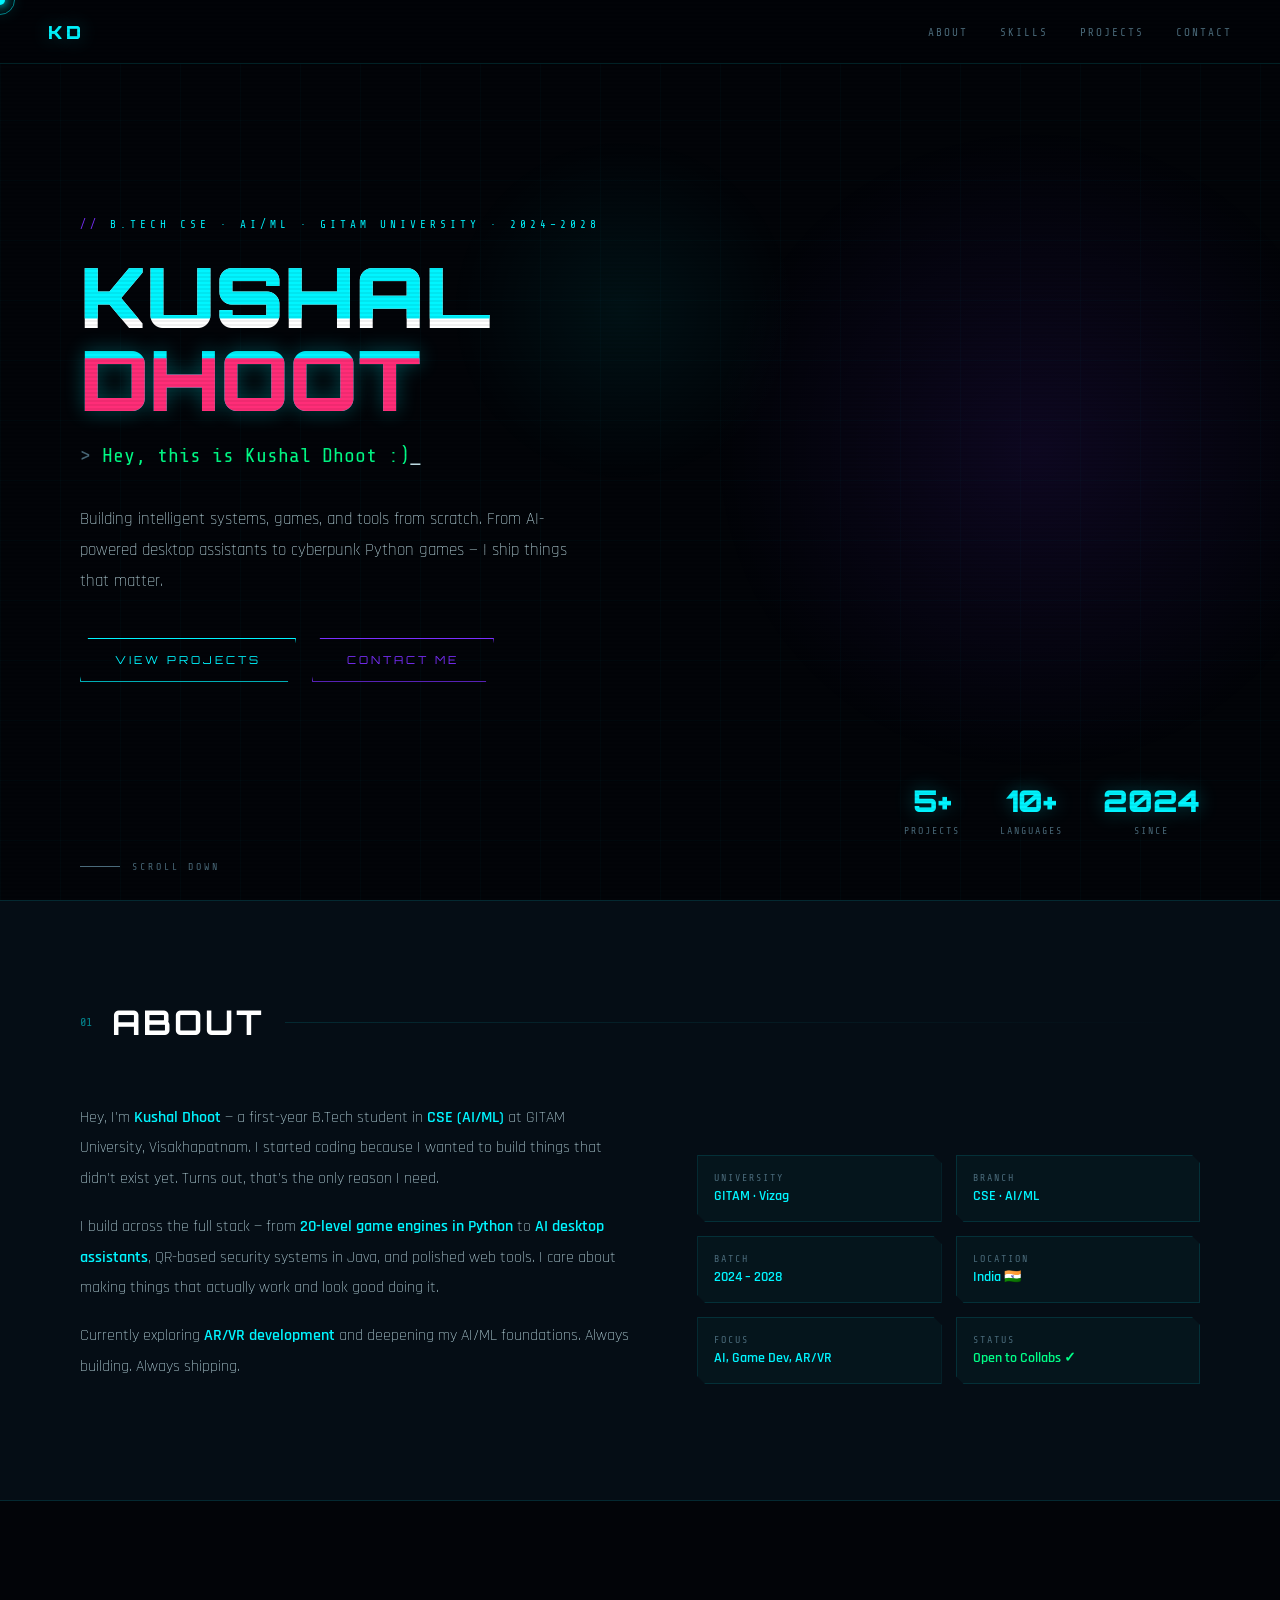
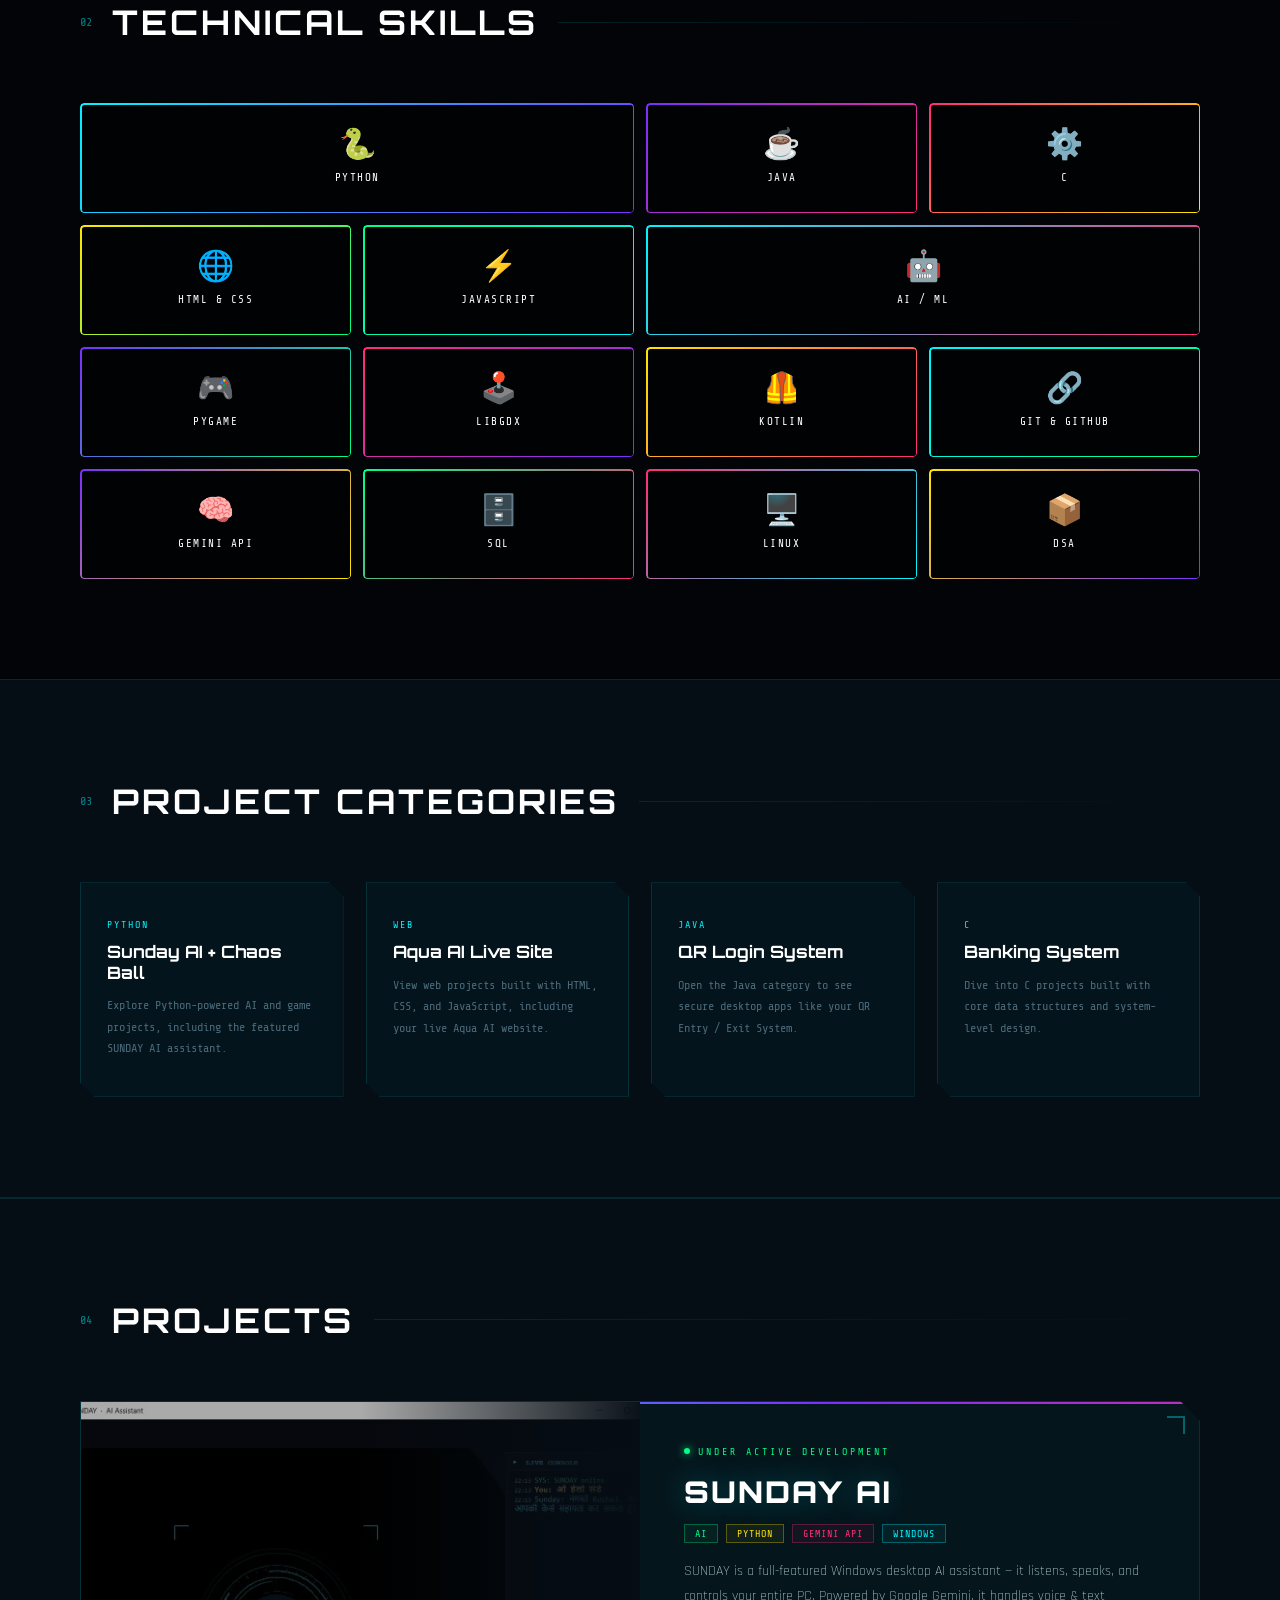
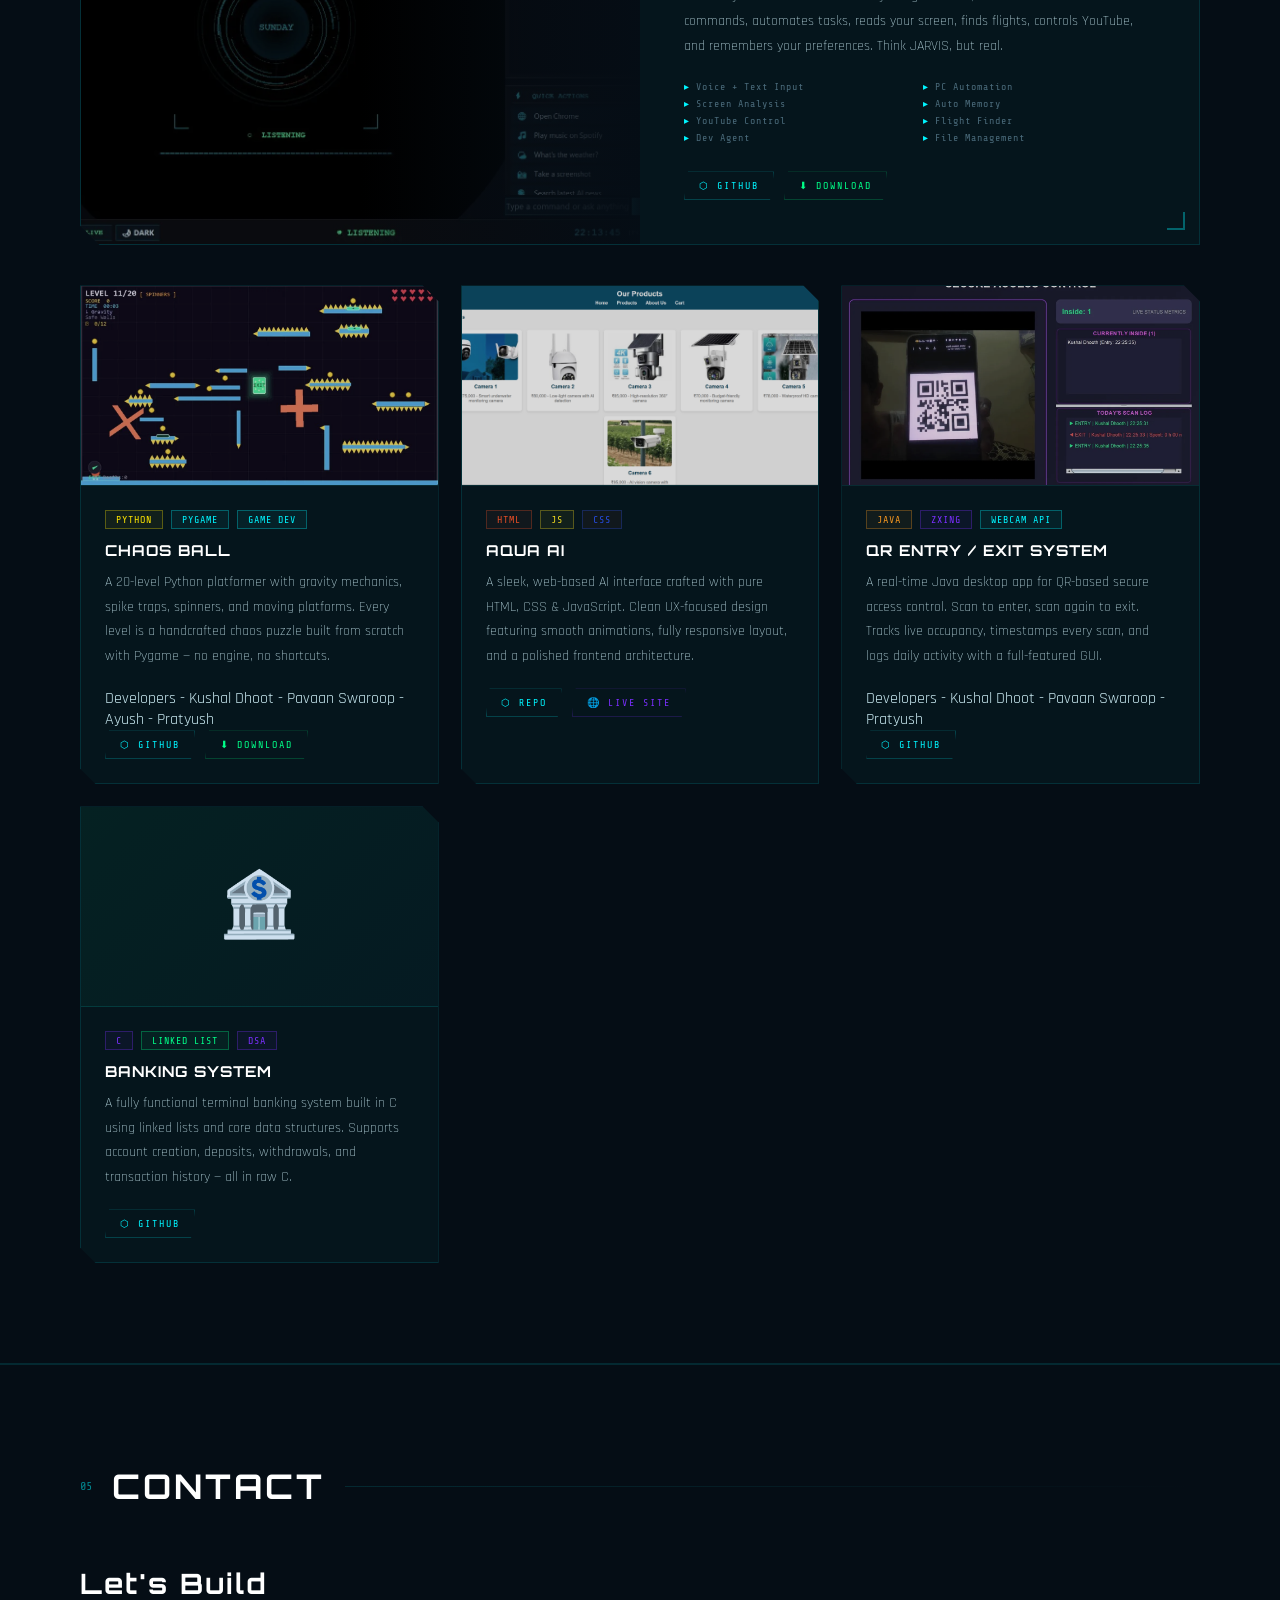
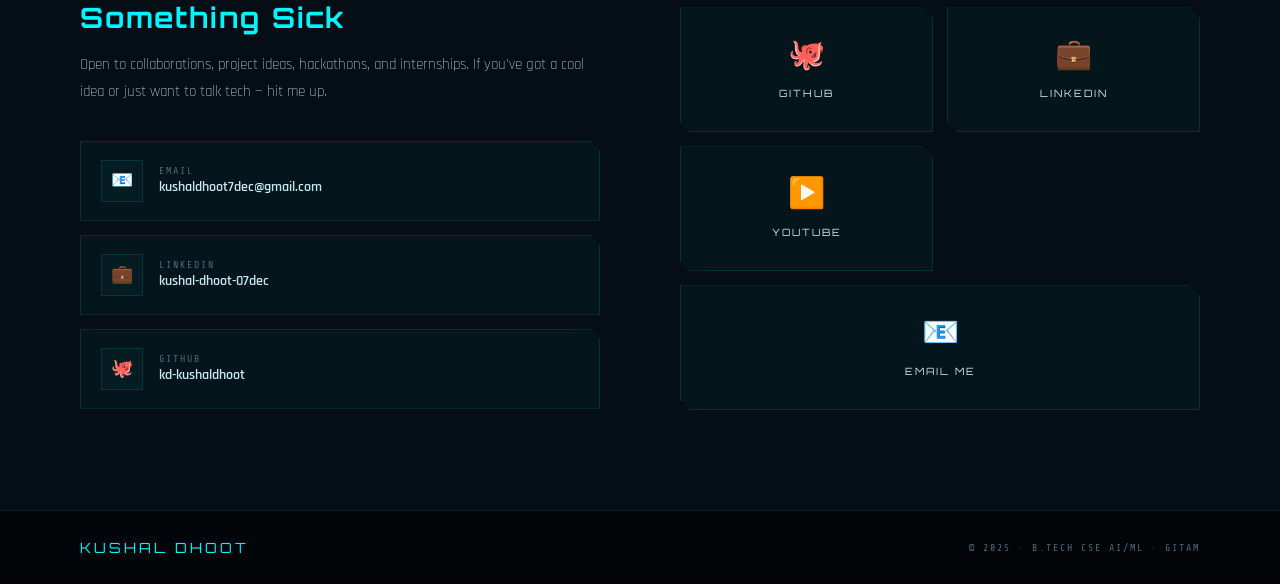
==== index.html @ 9c4dc27d "Initial commit" ====
<!DOCTYPE html>
<html lang="en">
<head>
<meta charset="UTF-8">
<meta name="viewport" content="width=device-width, initial-scale=1.0">
<title>Kushal Dhoot | Portfolio</title>
<link href="https://fonts.googleapis.com/css2?family=Share+Tech+Mono&family=Orbitron:wght@400;700;900&family=Rajdhani:wght@300;400;600;700&display=swap" rel="stylesheet">
<link rel="stylesheet" href="style.css">

</head>
<body>

<div class="cursor" id="cursor"></div>
<div class="cursor-ring" id="cr"></div>

<nav>
  <div class="nav-logo">KD</div>
  <ul class="nav-links">
    <li><a href="#about">About</a></li>
    <li><a href="#skills">Skills</a></li>
    <li><a href="#projects">Projects</a></li>
    <li><a href="#contact">Contact</a></li>
  </ul>
</nav>

<!-- HERO -->
<section id="hero">
  <div class="hero-orb"></div>
  <div class="hero-orb2"></div>
  <div class="hero-content">
    <div class="hero-tag"><span>// </span>B.Tech CSE · AI/ML · GITAM University · 2024–2028</div>
    <h1 class="hero-name" data-text="KUSHAL DHOOT">KUSHAL <span class="accent">DHOOT</span></h1>
    <div class="typewriter-wrap"><span class="prefix">&gt; </span><span id="typewriter"></span><span class="blink">_</span></div>
    <p class="hero-desc">Building intelligent systems, games, and tools from scratch. From AI-powered desktop assistants to cyberpunk Python games — I ship things that matter.</p>
    <div class="hero-btns">
      <a href="#projects" class="btn-primary">View Projects</a>
      <a href="#contact" class="btn-sec">Contact Me</a>
    </div>
  </div>
  <div class="hero-stats">
    <div class="stat"><span class="stat-num">5+</span><span class="stat-label">Projects</span></div>
    <div class="stat"><span class="stat-num">10+</span><span class="stat-label">Languages</span></div>
    <div class="stat"><span class="stat-num">2024</span><span class="stat-label">Since</span></div>
  </div>
  <div class="scroll-ind"><div class="scroll-line"></div>scroll down</div>
</section>

<!-- ABOUT -->
<section id="about">
  <div class="sec-header reveal">
    <span class="sec-num">01</span>
    <h2 class="sec-title">About</h2>
    <div class="sec-line"></div>
  </div>
  <div class="about-grid">
    <div class="about-text reveal">
      <p>Hey, I'm <strong>Kushal Dhoot</strong> — a first-year B.Tech student in <strong>CSE (AI/ML)</strong> at GITAM University, Visakhapatnam. I started coding because I wanted to build things that didn't exist yet. Turns out, that's the only reason I need.</p>
      <p>I build across the full stack — from <strong>20-level game engines in Python</strong> to <strong>AI desktop assistants</strong>, QR-based security systems in Java, and polished web tools. I care about making things that actually work and look good doing it.</p>
      <p>Currently exploring <strong>AR/VR development</strong> and deepening my AI/ML foundations. Always building. Always shipping.</p>
    </div>
    <div class="reveal">
      <div class="about-info">
        <div class="info-item"><div class="info-label">University</div><div class="info-val">GITAM · Vizag</div></div>
        <div class="info-item"><div class="info-label">Branch</div><div class="info-val">CSE · AI/ML</div></div>
        <div class="info-item"><div class="info-label">Batch</div><div class="info-val">2024 – 2028</div></div>
        <div class="info-item"><div class="info-label">Location</div><div class="info-val">India 🇮🇳</div></div>
        <div class="info-item"><div class="info-label">Focus</div><div class="info-val">AI, Game Dev, AR/VR</div></div>
        <div class="info-item"><div class="info-label">Status</div><div class="info-val" style="color:var(--green)">Open to Collabs ✓</div></div>
      </div>
    </div>
  </div>
</section>

<!-- SKILLS -->
<!-- PASTE THIS SKILLS SECTION INTO YOUR HOMEPAGE index.html -->
<!-- Place it after your #about section -->

<section id="skills">
  <div class="sec-header reveal">
    <span class="sec-num">02</span>
    <h2 class="sec-title">Technical Skills</h2>
    <div class="sec-line"></div>
  </div>
  <div class="skills-bento reveal">
    <div class="skill-tile wide">
      <div class="skill-icon">🐍</div>
      <div class="skill-name">Python</div>
    </div>
    <div class="skill-tile">
      <div class="skill-icon">☕</div>
      <div class="skill-name">Java</div>
    </div>
    <div class="skill-tile">
      <div class="skill-icon">⚙️</div>
      <div class="skill-name">C</div>
    </div>
    <div class="skill-tile">
      <div class="skill-icon">🌐</div>
      <div class="skill-name">HTML &amp; CSS</div>
    </div>
    <div class="skill-tile">
      <div class="skill-icon">⚡</div>
      <div class="skill-name">JavaScript</div>
    </div>
    <div class="skill-tile wide">
      <div class="skill-icon">🤖</div>
      <div class="skill-name">AI / ML</div>
    </div>
    <div class="skill-tile">
      <div class="skill-icon">🎮</div>
      <div class="skill-name">Pygame</div>
    </div>
    <div class="skill-tile">
      <div class="skill-icon">🕹️</div>
      <div class="skill-name">LibGDX</div>
    </div>
    <div class="skill-tile">
      <div class="skill-icon">🦺</div>
      <div class="skill-name">Kotlin</div>
    </div>
    <div class="skill-tile">
      <div class="skill-icon">🔗</div>
      <div class="skill-name">Git &amp; GitHub</div>
    </div>
    <div class="skill-tile">
      <div class="skill-icon">🧠</div>
      <div class="skill-name">Gemini API</div>
    </div>
    <div class="skill-tile">
      <div class="skill-icon">🗄️</div>
      <div class="skill-name">SQL</div>
    </div>
    <div class="skill-tile">
      <div class="skill-icon">🖥️</div>
      <div class="skill-name">Linux</div>
    </div>
    <div class="skill-tile">
      <div class="skill-icon">📦</div>
      <div class="skill-name">DSA</div>
    </div>
  </div>
</section>

<!-- PROJECT CATEGORIES -->
<section id="project-categories">
  <div class="sec-header reveal">
    <span class="sec-num">03</span>
    <h2 class="sec-title">Project Categories</h2>
    <div class="sec-line"></div>
  </div>
  <div class="category-grid reveal">
    <a href="projects/python.html" class="category-card">
      <span class="category-tag">Python</span>
      <h3>Sunday AI + Chaos Ball</h3>
      <p>Explore Python-powered AI and game projects, including the featured SUNDAY AI assistant.</p>
    </a>
    <a href="projects/web.html" class="category-card">
      <span class="category-tag">Web</span>
      <h3>Aqua AI Live Site</h3>
      <p>View web projects built with HTML, CSS, and JavaScript, including your live Aqua AI website.</p>
    </a>
    <a href="projects/java.html" class="category-card">
      <span class="category-tag">Java</span>
      <h3>QR Login System</h3>
      <p>Open the Java category to see secure desktop apps like your QR Entry / Exit System.</p>
    </a>
    <a href="projects/c.html" class="category-card">
      <span class="category-tag">C</span>
      <h3>Banking System</h3>
      <p>Dive into C projects built with core data structures and system-level design.</p>
    </a>
  </div>
</section>

<!-- PROJECTS -->
<section id="projects">
  <div class="sec-header reveal">
    <span class="sec-num">04</span>
    <h2 class="sec-title">Projects</h2>
    <div class="sec-line"></div>
  </div>

  <!-- FEATURED: SUNDAY AI -->
  <div class="featured-card reveal">
    <div class="cd cd-tl"></div><div class="cd cd-tr"></div><div class="cd cd-bl"></div><div class="cd cd-br"></div>
    <div class="feat-img-wrap">
      <img src="sunday_ai_screenshot.png" alt="Sunday AI" onerror="this.style.display='none';document.getElementById('feat-fallback').style.display='flex'">
      <div id="feat-fallback" style="display:none;width:100%;height:100%;align-items:center;justify-content:center;font-size:90px;background:linear-gradient(135deg,rgba(0,245,255,0.05),rgba(123,47,255,0.1))">🤖</div>
      <div class="feat-overlay"></div>
    </div>
    <div class="feat-body">
      <div class="feat-badge"><div class="badge-dot"></div>Under Active Development</div>
      <div class="feat-title">SUNDAY AI</div>
      <div class="project-tags" style="margin-bottom:16px">
        <span class="tag tag-ai">AI</span>
        <span class="tag tag-py">Python</span>
        <span class="tag tag-gem">Gemini API</span>
        <span class="tag tag-cx">Windows</span>
      </div>
      <p class="feat-desc">SUNDAY is a full-featured Windows desktop AI assistant — it listens, speaks, and controls your entire PC. Powered by Google Gemini, it handles voice & text commands, automates tasks, reads your screen, finds flights, controls YouTube, and remembers your preferences. Think JARVIS, but real.</p>
      <div class="feat-features">
        <div class="feat-item">Voice + Text Input</div>
        <div class="feat-item">PC Automation</div>
        <div class="feat-item">Screen Analysis</div>
        <div class="feat-item">Auto Memory</div>
        <div class="feat-item">YouTube Control</div>
        <div class="feat-item">Flight Finder</div>
        <div class="feat-item">Dev Agent</div>
        <div class="feat-item">File Management</div>
      </div>
      <div class="project-links">
        <a href="https://github.com/kd-kushaldhoot/ai_assistant" target="_blank" class="proj-link">⬡ GitHub</a>
        <a href="https://github.com/kd-kushaldhoot/ai_assistant/releases" target="_blank" class="proj-link g">⬇ Download</a>
      </div>
    </div>
  </div>

  <div class="projects-grid">
    <!-- CHAOS BALL -->
    <div class="project-card reveal">
      <img src="chaos_ball_screenshot.png" alt="Chaos Ball" class="project-img" onerror="this.style.display='none';this.nextElementSibling.style.display='flex'">
      <div class="proj-placeholder" style="display:none;background:linear-gradient(135deg,rgba(0,245,255,0.05),rgba(123,47,255,0.05))">🎮</div>
      <div class="project-body">
        <div class="project-tags"><span class="tag tag-py">Python</span><span class="tag tag-cx">Pygame</span><span class="tag tag-cx">Game Dev</span></div>
        <div class="project-title">CHAOS BALL</div>
        <p class="project-desc">A 20-level Python platformer with gravity mechanics, spike traps, spinners, and moving platforms. Every level is a handcrafted chaos puzzle built from scratch with Pygame — no engine, no shortcuts.</p>
        <p class="project-dev">Developers - Kushal Dhoot - Pavaan Swaroop - Ayush - Pratyush</p>
        <div class="project-links">
          <a href="https://github.com/pavswap/vibeAhhhGame" target="_blank" class="proj-link">⬡ GitHub</a>
          <a href="https://github.com/pavswap/vibeAhhhGame/releases" target="_blank" class="proj-link g">⬇ Download</a>
        </div>
      </div>
    </div>

    <!-- AQUA AI -->
    <div class="project-card reveal">
      <img src="AQUA_AI.png" alt="AQUA AI" class="project-img" onerror="this.style.display='none';this.nextElementSibling.style.display='flex'">
      <div class="proj-placeholder" style="display:none;background:linear-gradient(135deg,rgba(0,188,212,0.07),rgba(0,245,255,0.03))">🌊</div>
      <div class="project-body">
        <div class="project-tags"><span class="tag tag-web">HTML</span><span class="tag tag-py" style="color:#f7df1e;border-color:rgba(247,223,30,.3)">JS</span><span class="tag tag-web" style="color:#264de4;border-color:rgba(38,77,228,.3)">CSS</span></div>
        <div class="project-title">AQUA AI</div>
        <p class="project-desc">A sleek, web-based AI interface crafted with pure HTML, CSS & JavaScript. Clean UX-focused design featuring smooth animations, fully responsive layout, and a polished frontend architecture.</p>
        <div class="project-links">
          <a href="https://github.com/kd071206/AQUA_AI" target="_blank" class="proj-link">⬡ Repo</a>
          <a href="https://kd071206.github.io/AQUA_AI-/" target="_blank" class="proj-link v">🌐 Live Site</a>
        </div>
      </div>
    </div>

    <!-- QR LOGIN -->
    <div class="project-card reveal">
      <img src="qr_system_screenshot.png" alt="QR System" class="project-img" onerror="this.style.display='none';this.nextElementSibling.style.display='flex'">
      <div class="proj-placeholder" style="display:none;background:linear-gradient(135deg,rgba(123,47,255,0.07),rgba(255,45,120,0.03))">📲</div>
      <div class="project-body">
        <div class="project-tags"><span class="tag tag-java">Java</span><span class="tag tag-c">ZXing</span><span class="tag tag-cx">Webcam API</span></div>
        <div class="project-title">QR ENTRY / EXIT SYSTEM</div>
        <p class="project-desc">A real-time Java desktop app for QR-based secure access control. Scan to enter, scan again to exit. Tracks live occupancy, timestamps every scan, and logs daily activity with a full-featured GUI.</p>
        <p class="project-dev">Developers - Kushal Dhoot - Pavaan Swaroop - Pratyush</p>
        <div class="project-links">
          <a href="https://github.com/kd-kushaldhoot/QR-ENTERY-EXIR-SYSTEM/tree/main" target="_blank" class="proj-link">⬡ GitHub</a>
        </div>
      </div>
    </div>

    <!-- BANKING SYSTEM -->
    <div class="project-card reveal">
      <div class="proj-placeholder" style="background:linear-gradient(135deg,rgba(0,255,136,0.05),rgba(0,188,212,0.03))">🏦</div>
      <div class="project-body">
        <div class="project-tags"><span class="tag tag-c">C</span><span class="tag tag-ai" style="color:var(--green);border-color:rgba(0,255,136,.3)">Linked List</span><span class="tag tag-c">DSA</span></div>
        <div class="project-title">BANKING SYSTEM</div>
        <p class="project-desc">A fully functional terminal banking system built in C using linked lists and core data structures. Supports account creation, deposits, withdrawals, and transaction history — all in raw C.</p>
        <div class="project-links">
          <a href="https://github.com/kd-kushaldhoot" target="_blank" class="proj-link">⬡ GitHub</a>
        </div>
      </div>
    </div>
  </div>
</section>

<!-- CONTACT -->
<section id="contact">
  <div class="sec-header reveal">
    <span class="sec-num">05</span>
    <h2 class="sec-title">Contact</h2>
    <div class="sec-line"></div>
  </div>
  <div class="contact-wrap">
    <div class="contact-left reveal">
      <h3>Let's Build<br><span>Something Sick</span></h3>
      <p>Open to collaborations, project ideas, hackathons, and internships. If you've got a cool idea or just want to talk tech — hit me up.</p>
      <div class="contact-items">
        <a href="mailto:kushaldhoot7dec@gmail.com" class="contact-item">
          <div class="contact-icon">📧</div>
          <div><div class="ci-label">Email</div><div class="ci-val">kushaldhoot7dec@gmail.com</div></div>
        </a>
        <a href="https://www.linkedin.com/in/kushal-dhoot-07dec" target="_blank" class="contact-item">
          <div class="contact-icon">💼</div>
          <div><div class="ci-label">LinkedIn</div><div class="ci-val">kushal-dhoot-07dec</div></div>
        </a>
        <a href="https://github.com/kd-kushaldhoot" target="_blank" class="contact-item">
          <div class="contact-icon">🐙</div>
          <div><div class="ci-label">GitHub</div><div class="ci-val">kd-kushaldhoot</div></div>
        </a>
      </div>
    </div>
    <div class="reveal">
      <div class="socials-grid">
        <a href="https://github.com/kd-kushaldhoot" target="_blank" class="social-card gh">
          <span class="s-icon">🐙</span><span class="s-label">GitHub</span>
        </a>
        <a href="https://www.linkedin.com/in/kushal-dhoot-07dec" target="_blank" class="social-card li">
          <span class="s-icon">💼</span><span class="s-label">LinkedIn</span>
        </a>
        <a href="https://www.youtube.com/channel/UC8zRjKlsGAbe4zjJJ2AUpig" target="_blank" class="social-card yt">
          <span class="s-icon">▶️</span><span class="s-label">YouTube</span>
        </a>
        <a href="mailto:kushaldhoot7dec@gmail.com" class="social-card em">
          <span class="s-icon">📧</span><span class="s-label">Email Me</span>
        </a>
      </div>
    </div>
  </div>
</section>

<footer>
  <div class="footer-logo">KUSHAL DHOOT</div>
  <div class="footer-copy">© 2025 · B.TECH CSE AI/ML · GITAM</div>
</footer>

<script src="script.js"></script>
</body>
</html>
---- style.css ----
:root {
  --bg: #020408;
  --bg2: #050d15;
  --cyan: #00f5ff;
  --purple: #7b2fff;
  --pink: #ff2d78;
  --yellow: #ffe600;
  --green: #00ff88;
  --text: #c8e8f0;
  --dim: #4a6a7a;
  --card: rgba(0,245,255,0.03);
  --border: rgba(0,245,255,0.12);
  --glow: 0 0 20px rgba(0,245,255,0.3);
}
*,*::before,*::after{margin:0;padding:0;box-sizing:border-box}
html{scroll-behavior:smooth}
body{background:var(--bg);color:var(--text);font-family:'Rajdhani',sans-serif;overflow-x:hidden;cursor:none}
.cursor{width:10px;height:10px;background:var(--cyan);border-radius:50%;position:fixed;pointer-events:none;z-index:9999;transform:translate(-50%,-50%);box-shadow:0 0 10px var(--cyan),0 0 20px var(--cyan);transition:width .2s,height .2s}
.cursor-ring{width:30px;height:30px;border:1px solid rgba(0,245,255,0.5);border-radius:50%;position:fixed;pointer-events:none;z-index:9998;transform:translate(-50%,-50%);transition:width .2s,height .2s}
body::before{content:'';position:fixed;inset:0;background:repeating-linear-gradient(0deg,transparent,transparent 2px,rgba(0,0,0,0.06) 2px,rgba(0,0,0,0.06) 4px);pointer-events:none;z-index:1000}
body::after{content:'';position:fixed;inset:0;background-image:linear-gradient(rgba(0,245,255,0.025) 1px,transparent 1px),linear-gradient(90deg,rgba(0,245,255,0.025) 1px,transparent 1px);background-size:60px 60px;pointer-events:none;z-index:0}

/* NAV */
nav{position:fixed;top:0;left:0;right:0;z-index:500;background:rgba(2,4,8,0.92);backdrop-filter:blur(20px);border-bottom:1px solid var(--border);padding:0 48px;height:64px;display:flex;align-items:center;justify-content:space-between}
.nav-logo{font-family:'Orbitron',monospace;font-weight:900;font-size:18px;color:var(--cyan);text-shadow:var(--glow);letter-spacing:4px}
.nav-links{display:flex;gap:32px;list-style:none}
.nav-links a{font-family:'Share Tech Mono',monospace;font-size:11px;color:var(--dim);text-decoration:none;letter-spacing:2px;text-transform:uppercase;transition:color .3s;position:relative}
.nav-links a::after{content:'';position:absolute;bottom:-4px;left:0;width:0;height:1px;background:var(--cyan);transition:width .3s;box-shadow:var(--glow)}
.nav-links a:hover{color:var(--cyan)}
.nav-links a:hover::after{width:100%}

/* HAMBURGER */
.nav-hamburger{display:none;flex-direction:column;gap:5px;cursor:pointer;padding:8px;background:none;border:none;z-index:600}
.nav-hamburger span{display:block;width:22px;height:2px;background:var(--cyan);transition:transform .3s,opacity .3s}
.nav-hamburger.open span:nth-child(1){transform:translateY(7px) rotate(45deg)}
.nav-hamburger.open span:nth-child(2){opacity:0}
.nav-hamburger.open span:nth-child(3){transform:translateY(-7px) rotate(-45deg)}

/* MOBILE MENU OVERLAY */
.mobile-menu{display:none;position:fixed;inset:0;top:64px;background:rgba(2,4,8,0.97);backdrop-filter:blur(20px);z-index:490;flex-direction:column;align-items:center;justify-content:center;gap:32px}
.mobile-menu.open{display:flex}
.mobile-menu a{font-family:'Share Tech Mono',monospace;font-size:14px;color:var(--dim);text-decoration:none;letter-spacing:4px;text-transform:uppercase;transition:color .3s}
.mobile-menu a:hover{color:var(--cyan)}

/* HERO */
#hero{position:relative;min-height:100vh;display:flex;align-items:center;padding:0 80px;overflow:hidden}
.hero-orb{position:absolute;right:-80px;top:50%;transform:translateY(-50%);width:650px;height:650px;border-radius:50%;background:radial-gradient(circle,rgba(123,47,255,0.1) 0%,transparent 70%);pointer-events:none}
.hero-orb2{position:absolute;left:35%;top:15%;width:350px;height:350px;border-radius:50%;background:radial-gradient(circle,rgba(0,245,255,0.06) 0%,transparent 70%);pointer-events:none;animation:orb 5s ease-in-out infinite}
@keyframes orb{0%,100%{transform:scale(1);opacity:.5}50%{transform:scale(1.15);opacity:1}}
.hero-content{position:relative;z-index:2;max-width:680px}
.hero-tag{font-family:'Share Tech Mono',monospace;font-size:11px;color:var(--cyan);letter-spacing:4px;text-transform:uppercase;margin-bottom:24px;opacity:0;animation:fadeUp .8s .2s forwards}
.hero-tag span{color:var(--purple)}
.hero-name{font-family:'Orbitron',monospace;font-weight:900;font-size:clamp(44px,6.5vw,84px);line-height:1;color:#fff;margin-bottom:8px;opacity:0;animation:fadeUp .8s .4s forwards;position:relative}
.hero-name .accent{color:var(--cyan);text-shadow:var(--glow)}
.hero-name::before,.hero-name::after{content:attr(data-text);position:absolute;top:0;left:0;width:100%;font-family:'Orbitron',monospace;font-weight:900;font-size:clamp(44px,6.5vw,84px)}
.hero-name::before{color:var(--cyan);animation:g1 4s infinite;clip-path:polygon(0 0,100% 0,100% 38%,0 38%)}
.hero-name::after{color:var(--pink);animation:g2 4s infinite;clip-path:polygon(0 62%,100% 62%,100% 100%,0 100%)}
@keyframes g1{0%,88%,100%{transform:translate(0)}90%{transform:translate(-3px,1px)}93%{transform:translate(2px,-1px)}}
@keyframes g2{0%,88%,100%{transform:translate(0)}90%{transform:translate(3px,-1px)}93%{transform:translate(-2px,1px)}}
.typewriter-wrap{font-family:'Share Tech Mono',monospace;font-size:clamp(13px,1.8vw,20px);margin:22px 0 32px;min-height:28px;opacity:0;animation:fadeUp .8s .6s forwards}
.typewriter-wrap .prefix{color:var(--dim)}
#typewriter{color:var(--green)}
.blink{animation:blink 1s infinite}
@keyframes blink{0%,100%{opacity:1}50%{opacity:0}}
.hero-desc{font-size:17px;color:var(--text);line-height:1.85;margin-bottom:40px;max-width:500px;opacity:0;animation:fadeUp .8s .8s forwards;font-weight:300}
.hero-btns{display:flex;gap:16px;flex-wrap:wrap;opacity:0;animation:fadeUp .8s 1s forwards}
.btn-primary{padding:14px 34px;background:transparent;border:1px solid var(--cyan);color:var(--cyan);font-family:'Orbitron',monospace;font-size:11px;letter-spacing:3px;text-decoration:none;text-transform:uppercase;position:relative;overflow:hidden;transition:color .3s,box-shadow .3s;clip-path:polygon(8px 0,100% 0,calc(100% - 8px) 100%,0 100%)}
.btn-primary::before{content:'';position:absolute;inset:0;background:var(--cyan);transform:translateX(-100%);transition:transform .3s;z-index:-1}
.btn-primary:hover{color:var(--bg);box-shadow:var(--glow)}
.btn-primary:hover::before{transform:translateX(0)}
.btn-sec{padding:14px 34px;background:transparent;border:1px solid var(--purple);color:var(--purple);font-family:'Orbitron',monospace;font-size:11px;letter-spacing:3px;text-decoration:none;text-transform:uppercase;clip-path:polygon(8px 0,100% 0,calc(100% - 8px) 100%,0 100%);transition:background .3s,color .3s,box-shadow .3s}
.btn-sec:hover{background:var(--purple);color:#fff;box-shadow:0 0 20px rgba(123,47,255,.5)}
.hero-stats{position:absolute;right:80px;bottom:60px;display:flex;gap:40px;opacity:0;animation:fadeUp .8s 1.2s forwards}
.stat{text-align:center}
.stat-num{font-family:'Orbitron',monospace;font-size:30px;font-weight:900;color:var(--cyan);text-shadow:var(--glow);display:block}
.stat-label{font-family:'Share Tech Mono',monospace;font-size:10px;letter-spacing:2px;color:var(--dim);text-transform:uppercase}
.scroll-ind{position:absolute;bottom:28px;left:80px;display:flex;align-items:center;gap:12px;font-family:'Share Tech Mono',monospace;font-size:10px;color:var(--dim);letter-spacing:3px;text-transform:uppercase;opacity:0;animation:fadeUp .8s 1.4s forwards}
.scroll-line{width:40px;height:1px;background:var(--dim);overflow:hidden;position:relative}
.scroll-line::after{content:'';position:absolute;top:0;left:-100%;width:100%;height:100%;background:var(--cyan);animation:scrollLine 2s infinite}
@keyframes scrollLine{0%{left:-100%}100%{left:100%}}
@keyframes fadeUp{from{opacity:0;transform:translateY(28px)}to{opacity:1;transform:translateY(0)}}

/* SECTIONS */
section{position:relative;z-index:2;padding:100px 80px}
/* FIX: push content below fixed nav on non-hero pages */
section:first-of-type:not(#hero){padding-top:calc(64px + 60px)}
.sec-header{display:flex;align-items:center;gap:20px;margin-bottom:60px}
.sec-num{font-family:'Share Tech Mono',monospace;font-size:12px;color:var(--cyan);opacity:.5}
.sec-title{font-family:'Orbitron',monospace;font-weight:700;font-size:clamp(22px,3vw,34px);color:#fff;letter-spacing:3px;text-transform:uppercase}
.sec-line{flex:1;height:1px;background:linear-gradient(90deg,var(--border),transparent)}

/* ABOUT */
#about{background:var(--bg2);border-top:1px solid var(--border);border-bottom:1px solid var(--border)}
.about-grid{display:grid;grid-template-columns:1.1fr 1fr;gap:64px;align-items:center}
.about-text p{font-size:16px;line-height:1.9;color:var(--text);margin-bottom:18px;font-weight:300}
.about-text p strong{color:var(--cyan);font-weight:600}
.about-info{display:grid;grid-template-columns:1fr 1fr;gap:14px;margin-top:36px}
.info-item{background:var(--card);border:1px solid var(--border);padding:16px;clip-path:polygon(0 0,calc(100% - 8px) 0,100% 8px,100% 100%,8px 100%,0 calc(100% - 8px))}
.info-label{font-family:'Share Tech Mono',monospace;font-size:10px;color:var(--dim);letter-spacing:2px;text-transform:uppercase;margin-bottom:4px}
.info-val{font-size:14px;color:var(--cyan);font-weight:600;font-family:'Rajdhani',sans-serif}

/* SKILLS — BENTO */
.skills-bento{display:grid;grid-template-columns:repeat(4,1fr);grid-auto-rows:110px;gap:12px}
.skill-tile{position:relative;display:flex;flex-direction:column;align-items:center;justify-content:center;gap:10px;background:rgba(0,0,0,0.45);border-radius:4px;overflow:hidden;cursor:default;transition:transform .3s,box-shadow .3s}
.skill-tile::before{content:'';position:absolute;inset:0;border-radius:4px;padding:1.5px;background:var(--tile-grad);-webkit-mask:linear-gradient(#fff 0 0) content-box,linear-gradient(#fff 0 0);-webkit-mask-composite:xor;mask-composite:exclude;pointer-events:none}
.skill-tile:hover{transform:translateY(-5px) scale(1.03);box-shadow:0 0 28px var(--tile-glow)}
/* span variants */
.skill-tile.wide{grid-column:span 2}
.skill-tile.tall{grid-row:span 2}
/* per-tile accent colours via CSS vars */
.skill-tile:nth-child(1){--tile-grad:linear-gradient(135deg,#00f5ff,#7b2fff);--tile-glow:rgba(0,245,255,.25)}
.skill-tile:nth-child(2){--tile-grad:linear-gradient(135deg,#7b2fff,#ff2d78);--tile-glow:rgba(123,47,255,.25)}
.skill-tile:nth-child(3){--tile-grad:linear-gradient(135deg,#ff2d78,#ffe600);--tile-glow:rgba(255,45,120,.25)}
.skill-tile:nth-child(4){--tile-grad:linear-gradient(135deg,#ffe600,#00ff88);--tile-glow:rgba(255,230,0,.25)}
.skill-tile:nth-child(5){--tile-grad:linear-gradient(135deg,#00ff88,#00f5ff);--tile-glow:rgba(0,255,136,.25)}
.skill-tile:nth-child(6){--tile-grad:linear-gradient(135deg,#00f5ff,#ff2d78);--tile-glow:rgba(0,245,255,.25)}
.skill-tile:nth-child(7){--tile-grad:linear-gradient(135deg,#7b2fff,#00ff88);--tile-glow:rgba(123,47,255,.25)}
.skill-tile:nth-child(8){--tile-grad:linear-gradient(135deg,#ff2d78,#7b2fff);--tile-glow:rgba(255,45,120,.25)}
.skill-tile:nth-child(9){--tile-grad:linear-gradient(135deg,#ffe600,#ff2d78);--tile-glow:rgba(255,230,0,.25)}
.skill-tile:nth-child(10){--tile-grad:linear-gradient(135deg,#00f5ff,#00ff88);--tile-glow:rgba(0,245,255,.25)}
.skill-tile:nth-child(11){--tile-grad:linear-gradient(135deg,#7b2fff,#ffe600);--tile-glow:rgba(123,47,255,.25)}
.skill-tile:nth-child(12){--tile-grad:linear-gradient(135deg,#00ff88,#ff2d78);--tile-glow:rgba(0,255,136,.25)}
.skill-tile:nth-child(13){--tile-grad:linear-gradient(135deg,#ff2d78,#00f5ff);--tile-glow:rgba(255,45,120,.25)}
.skill-tile:nth-child(14){--tile-grad:linear-gradient(135deg,#ffe600,#7b2fff);--tile-glow:rgba(255,230,0,.25)}
.skill-icon{font-size:30px;line-height:1;position:relative;z-index:1}
.skill-name{font-family:'Share Tech Mono',monospace;font-size:11px;color:#fff;letter-spacing:1.5px;text-transform:uppercase;text-align:center;line-height:1.4;position:relative;z-index:1}
@media(max-width:900px){.skills-bento{grid-template-columns:repeat(2,1fr)}.skill-tile.wide{grid-column:span 2}}

/* PROJECT CATEGORIES */
#project-categories{background:var(--bg2);border-top:1px solid var(--border);border-bottom:1px solid var(--border)}
.category-grid{display:grid;grid-template-columns:repeat(auto-fit,minmax(220px,1fr));gap:22px}
.category-card{padding:36px 26px;background:var(--card);border:1px solid var(--border);display:flex;flex-direction:column;gap:12px;text-decoration:none;transition:border-color .3s,box-shadow .3s,transform .3s;clip-path:polygon(0 0,calc(100% - 14px) 0,100% 14px,100% 100%,14px 100%,0 calc(100% - 14px))}
.category-card:hover{border-color:rgba(0,245,255,.4);box-shadow:0 0 36px rgba(0,245,255,.1);transform:translateY(-7px)}
.category-icon{font-size:32px;line-height:1}
.category-tag{font-family:'Share Tech Mono',monospace;font-size:10px;color:var(--cyan);letter-spacing:2px;text-transform:uppercase}
.category-card h3{font-family:'Orbitron',monospace;font-size:17px;line-height:1.2;color:#fff;margin:0}
.category-card p{font-family:'Share Tech Mono',monospace;font-size:12px;line-height:1.8;color:var(--dim);margin:0}

/* PROJECTS */
#projects{background:var(--bg2);border-top:1px solid var(--border);border-bottom:1px solid var(--border)}
.projects-grid{display:grid;grid-template-columns:repeat(auto-fill,minmax(340px,1fr));gap:22px}
/* FIX: solo cards (not in a grid) get a nice max-width */
#projects > .project-card{max-width:720px}
.project-card{background:var(--card);border:1px solid var(--border);position:relative;overflow:hidden;transition:border-color .3s,box-shadow .3s,transform .3s;clip-path:polygon(0 0,calc(100% - 16px) 0,100% 16px,100% 100%,16px 100%,0 calc(100% - 16px))}
.project-card::before{content:'';position:absolute;top:0;left:0;width:100%;height:2px;background:linear-gradient(90deg,var(--cyan),var(--purple));transform:scaleX(0);transform-origin:left;transition:transform .4s}
.project-card:hover{border-color:rgba(0,245,255,.3);box-shadow:0 0 40px rgba(0,245,255,.08);transform:translateY(-6px)}
.project-card:hover::before{transform:scaleX(1)}
.project-img{width:100%;height:200px;object-fit:cover;display:block;filter:saturate(.8) brightness(.85);transition:filter .3s;border-bottom:1px solid var(--border)}
.project-card:hover .project-img{filter:saturate(1) brightness(1)}
.proj-placeholder{width:100%;height:200px;display:flex;align-items:center;justify-content:center;font-size:64px;border-bottom:1px solid var(--border)}
.project-body{padding:24px}
.project-tags{display:flex;gap:8px;flex-wrap:wrap;margin-bottom:12px}
.tag{font-family:'Share Tech Mono',monospace;font-size:10px;padding:3px 10px;border:1px solid;letter-spacing:1px;text-transform:uppercase}
.tag-py{color:var(--yellow);border-color:rgba(255,230,0,.3);background:rgba(255,230,0,.05)}
.tag-java{color:#f89820;border-color:rgba(248,152,32,.3);background:rgba(248,152,32,.05)}
.tag-ai{color:var(--green);border-color:rgba(0,255,136,.3);background:rgba(0,255,136,.05)}
.tag-web{color:#e34c26;border-color:rgba(227,76,38,.3);background:rgba(227,76,38,.05)}
.tag-c{color:var(--purple);border-color:rgba(123,47,255,.3);background:rgba(123,47,255,.05)}
.tag-cx{color:var(--cyan);border-color:rgba(0,245,255,.3);background:rgba(0,245,255,.05)}
.tag-gem{color:var(--pink);border-color:rgba(255,45,120,.3);background:rgba(255,45,120,.05)}
.project-title{font-family:'Orbitron',monospace;font-size:15px;font-weight:700;color:#fff;margin-bottom:10px;letter-spacing:1px}
.project-desc{font-size:14px;line-height:1.75;color:var(--text);margin-bottom:20px;font-weight:300}
.project-links{display:flex;gap:10px;flex-wrap:wrap}
.proj-link{font-family:'Share Tech Mono',monospace;font-size:10px;letter-spacing:2px;text-transform:uppercase;color:var(--cyan);text-decoration:none;display:flex;align-items:center;gap:5px;padding:8px 14px;border:1px solid rgba(0,245,255,.2);transition:border-color .3s,background .3s,box-shadow .3s;clip-path:polygon(4px 0,100% 0,calc(100% - 4px) 100%,0 100%)}
.proj-link:hover{border-color:var(--cyan);background:rgba(0,245,255,.07);box-shadow:var(--glow)}
.proj-link.v{color:var(--purple);border-color:rgba(123,47,255,.2)}
.proj-link.v:hover{border-color:var(--purple);background:rgba(123,47,255,.07);box-shadow:0 0 20px rgba(123,47,255,.3)}
.proj-link.g{color:var(--green);border-color:rgba(0,255,136,.2)}
.proj-link.g:hover{border-color:var(--green);background:rgba(0,255,136,.07);box-shadow:0 0 20px rgba(0,255,136,.3)}

/* FEATURED */
.featured-card{background:var(--card);border:1px solid var(--border);display:grid;grid-template-columns:1fr 1fr;overflow:hidden;position:relative;clip-path:polygon(0 0,calc(100% - 20px) 0,100% 20px,100% 100%,20px 100%,0 calc(100% - 20px));margin-bottom:40px}
.featured-card::before{content:'';position:absolute;top:0;left:0;right:0;height:2px;background:linear-gradient(90deg,var(--cyan),var(--purple),var(--pink),var(--cyan));background-size:200% 100%;animation:shimmer 3s linear infinite}
@keyframes shimmer{0%{background-position:200% 0}100%{background-position:-200% 0}}
.feat-img-wrap{position:relative;overflow:hidden;min-height:320px}
.feat-img-wrap img{width:100%;height:100%;object-fit:cover;filter:saturate(.7) brightness(.7);transition:filter .4s}
.featured-card:hover .feat-img-wrap img{filter:saturate(.9) brightness(.85)}
.feat-overlay{position:absolute;inset:0;background:linear-gradient(90deg,transparent 50%,rgba(5,13,21,.97))}
.feat-body{padding:44px;display:flex;flex-direction:column;justify-content:center}
.feat-badge{font-family:'Share Tech Mono',monospace;font-size:10px;color:var(--green);letter-spacing:3px;text-transform:uppercase;margin-bottom:16px;display:flex;align-items:center;gap:8px}
.badge-dot{width:6px;height:6px;border-radius:50%;background:var(--green);animation:pdot 1.5s infinite;box-shadow:0 0 8px var(--green)}
@keyframes pdot{0%,100%{opacity:1;transform:scale(1)}50%{opacity:.5;transform:scale(.7)}}
.feat-title{font-family:'Orbitron',monospace;font-size:30px;font-weight:900;color:#fff;margin-bottom:14px;letter-spacing:2px;text-shadow:0 0 30px rgba(0,245,255,.3)}
.feat-desc{font-size:14px;line-height:1.8;color:var(--text);margin-bottom:22px;font-weight:300}
.feat-features{display:grid;grid-template-columns:1fr 1fr;gap:6px;margin-bottom:28px}
.feat-item{font-family:'Share Tech Mono',monospace;font-size:10px;color:var(--dim);letter-spacing:1px;display:flex;align-items:center;gap:6px}
.feat-item::before{content:'▸';color:var(--cyan);font-size:10px}

/* CONTACT */
#contact{background:var(--bg2);border-top:1px solid var(--border)}
.contact-wrap{display:grid;grid-template-columns:1fr 1fr;gap:80px;align-items:start}
.contact-left h3{font-family:'Orbitron',monospace;font-size:28px;color:#fff;margin-bottom:16px;letter-spacing:2px;line-height:1.2}
.contact-left h3 span{color:var(--cyan)}
.contact-left p{font-size:15px;color:var(--text);line-height:1.8;margin-bottom:36px;font-weight:300}
.contact-items{display:flex;flex-direction:column;gap:14px}
.contact-item{display:flex;align-items:center;gap:16px;padding:18px 20px;background:var(--card);border:1px solid var(--border);text-decoration:none;transition:border-color .3s,box-shadow .3s,transform .3s;clip-path:polygon(0 0,calc(100% - 10px) 0,100% 10px,100% 100%,0 100%)}
.contact-item:hover{border-color:var(--cyan);box-shadow:var(--glow);transform:translateX(8px)}
.contact-icon{width:42px;height:42px;border:1px solid var(--border);display:flex;align-items:center;justify-content:center;font-size:18px;flex-shrink:0;background:rgba(0,245,255,.03)}
.ci-label{font-family:'Share Tech Mono',monospace;font-size:10px;color:var(--dim);letter-spacing:2px;text-transform:uppercase;margin-bottom:2px}
.ci-val{font-size:14px;color:var(--text);font-weight:600}
.socials-grid{display:grid;grid-template-columns:1fr 1fr;gap:14px;margin-top:40px}
.social-card{padding:28px;background:var(--card);border:1px solid var(--border);text-decoration:none;text-align:center;transition:border-color .3s,box-shadow .3s,transform .3s;clip-path:polygon(0 0,calc(100% - 10px) 0,100% 10px,100% 100%,10px 100%,0 calc(100% - 10px))}
.social-card:hover{transform:translateY(-5px)}
.social-card.gh:hover{border-color:#eee;box-shadow:0 0 20px rgba(238,238,238,.1)}
.social-card.li:hover{border-color:#0077b5;box-shadow:0 0 20px rgba(0,119,181,.3)}
.social-card.yt:hover{border-color:red;box-shadow:0 0 20px rgba(255,0,0,.3)}
.social-card.em:hover{border-color:var(--cyan);box-shadow:var(--glow)}
.social-card.em{grid-column:1/-1}
.s-icon{font-size:30px;margin-bottom:8px;display:block}
.s-label{font-family:'Orbitron',monospace;font-size:10px;letter-spacing:2px;text-transform:uppercase;color:var(--text)}

/* FOOTER */
footer{position:relative;z-index:2;border-top:1px solid var(--border);padding:28px 80px;display:flex;align-items:center;justify-content:space-between;background:var(--bg)}
.footer-logo{font-family:'Orbitron',monospace;font-size:14px;color:var(--cyan);text-shadow:var(--glow);letter-spacing:3px}
.footer-copy{font-family:'Share Tech Mono',monospace;font-size:10px;color:var(--dim);letter-spacing:2px}

/* CORNER DECO */
.cd{position:absolute;width:18px;height:18px;border-color:var(--cyan);border-style:solid;opacity:.35}
.cd-tl{top:14px;left:14px;border-width:2px 0 0 2px}
.cd-tr{top:14px;right:14px;border-width:2px 2px 0 0}
.cd-bl{bottom:14px;left:14px;border-width:0 0 2px 2px}
.cd-br{bottom:14px;right:14px;border-width:0 2px 2px 0}

/* REVEAL */
.reveal{opacity:0;transform:translateY(36px);transition:opacity .7s ease,transform .7s ease}
.reveal.visible{opacity:1;transform:translateY(0)}

@media(max-width:900px){
  nav{padding:0 20px}
  .nav-links{display:none}
  .nav-hamburger{display:flex}
  section{padding:60px 20px}
  section:first-of-type:not(#hero){padding-top:calc(64px + 40px)}
  #hero{padding:0 20px}
  .hero-stats{right:20px;bottom:40px;gap:20px}
  .about-grid,.featured-card,.contact-wrap{grid-template-columns:1fr}
  .feat-img-wrap{min-height:200px}
  footer{padding:20px;flex-direction:column;gap:8px;text-align:center}
  .scroll-ind{left:20px}
  #projects > .project-card{max-width:100%}
}
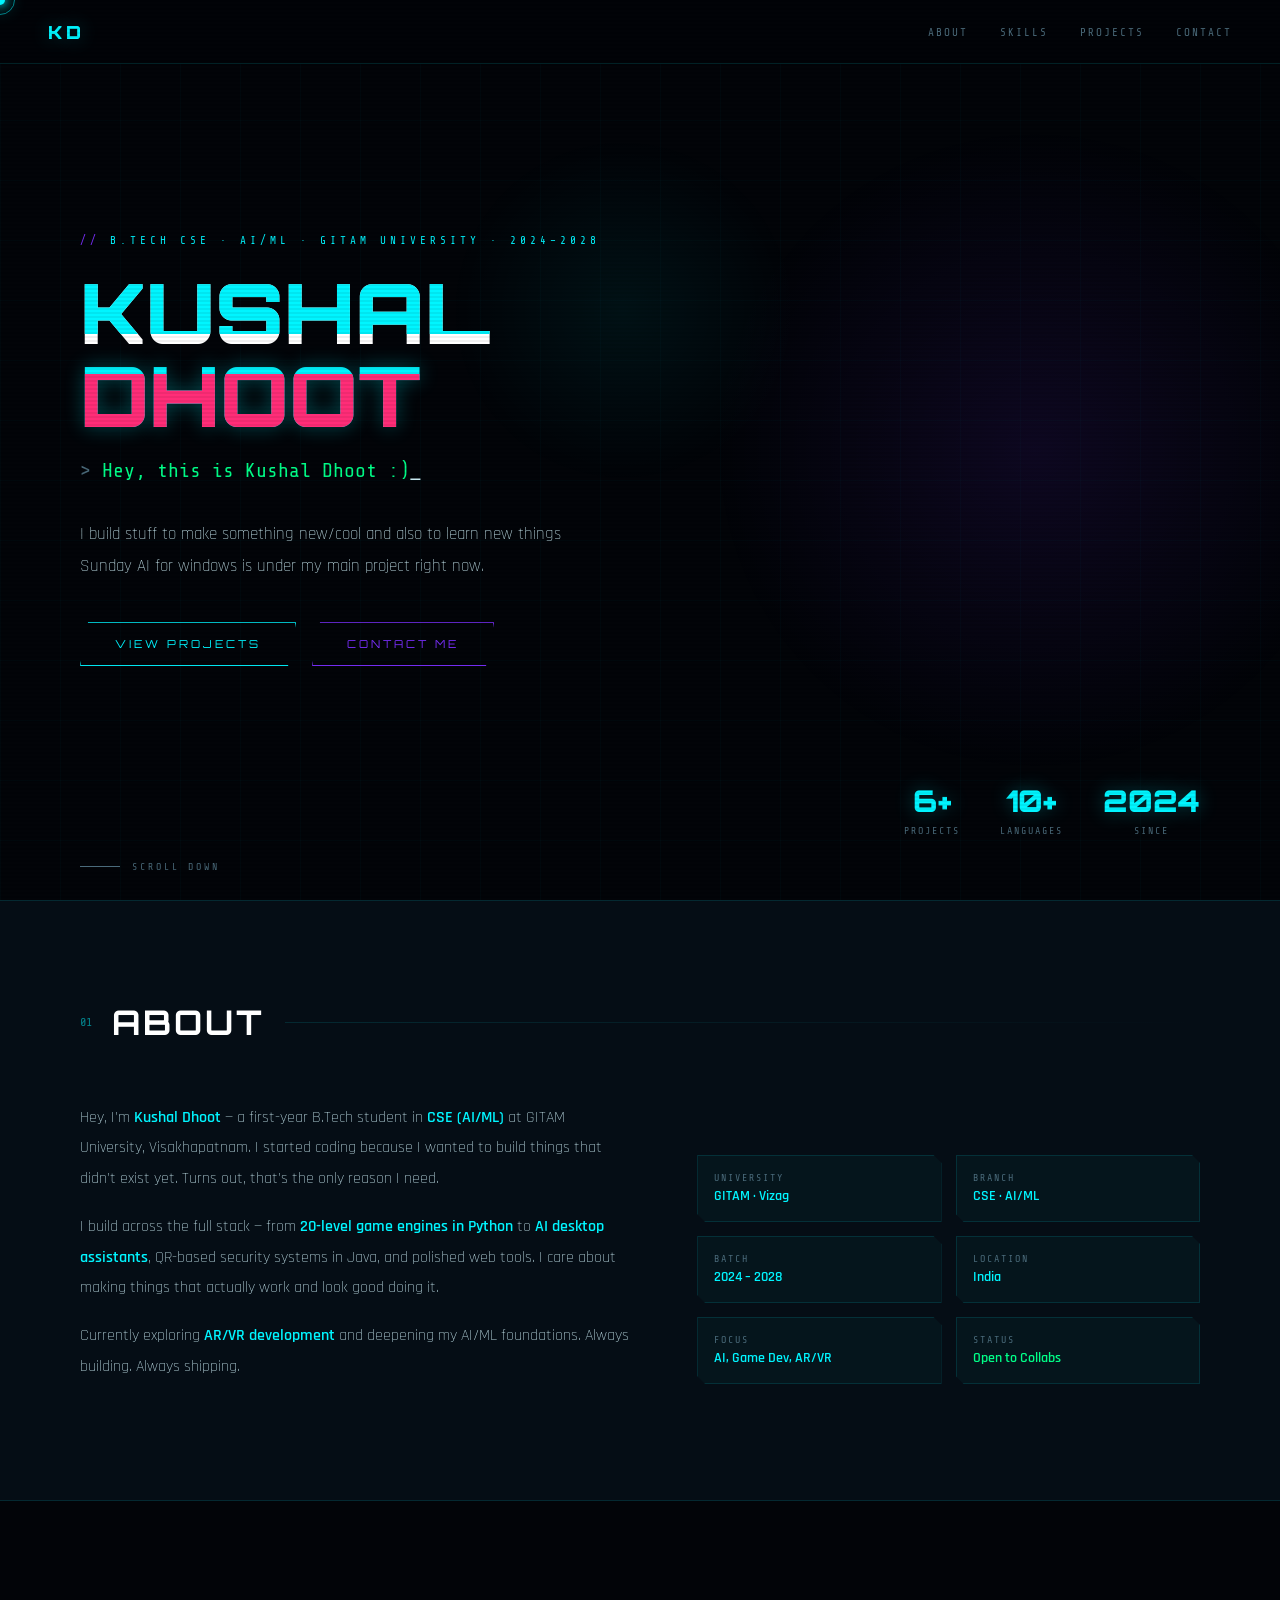
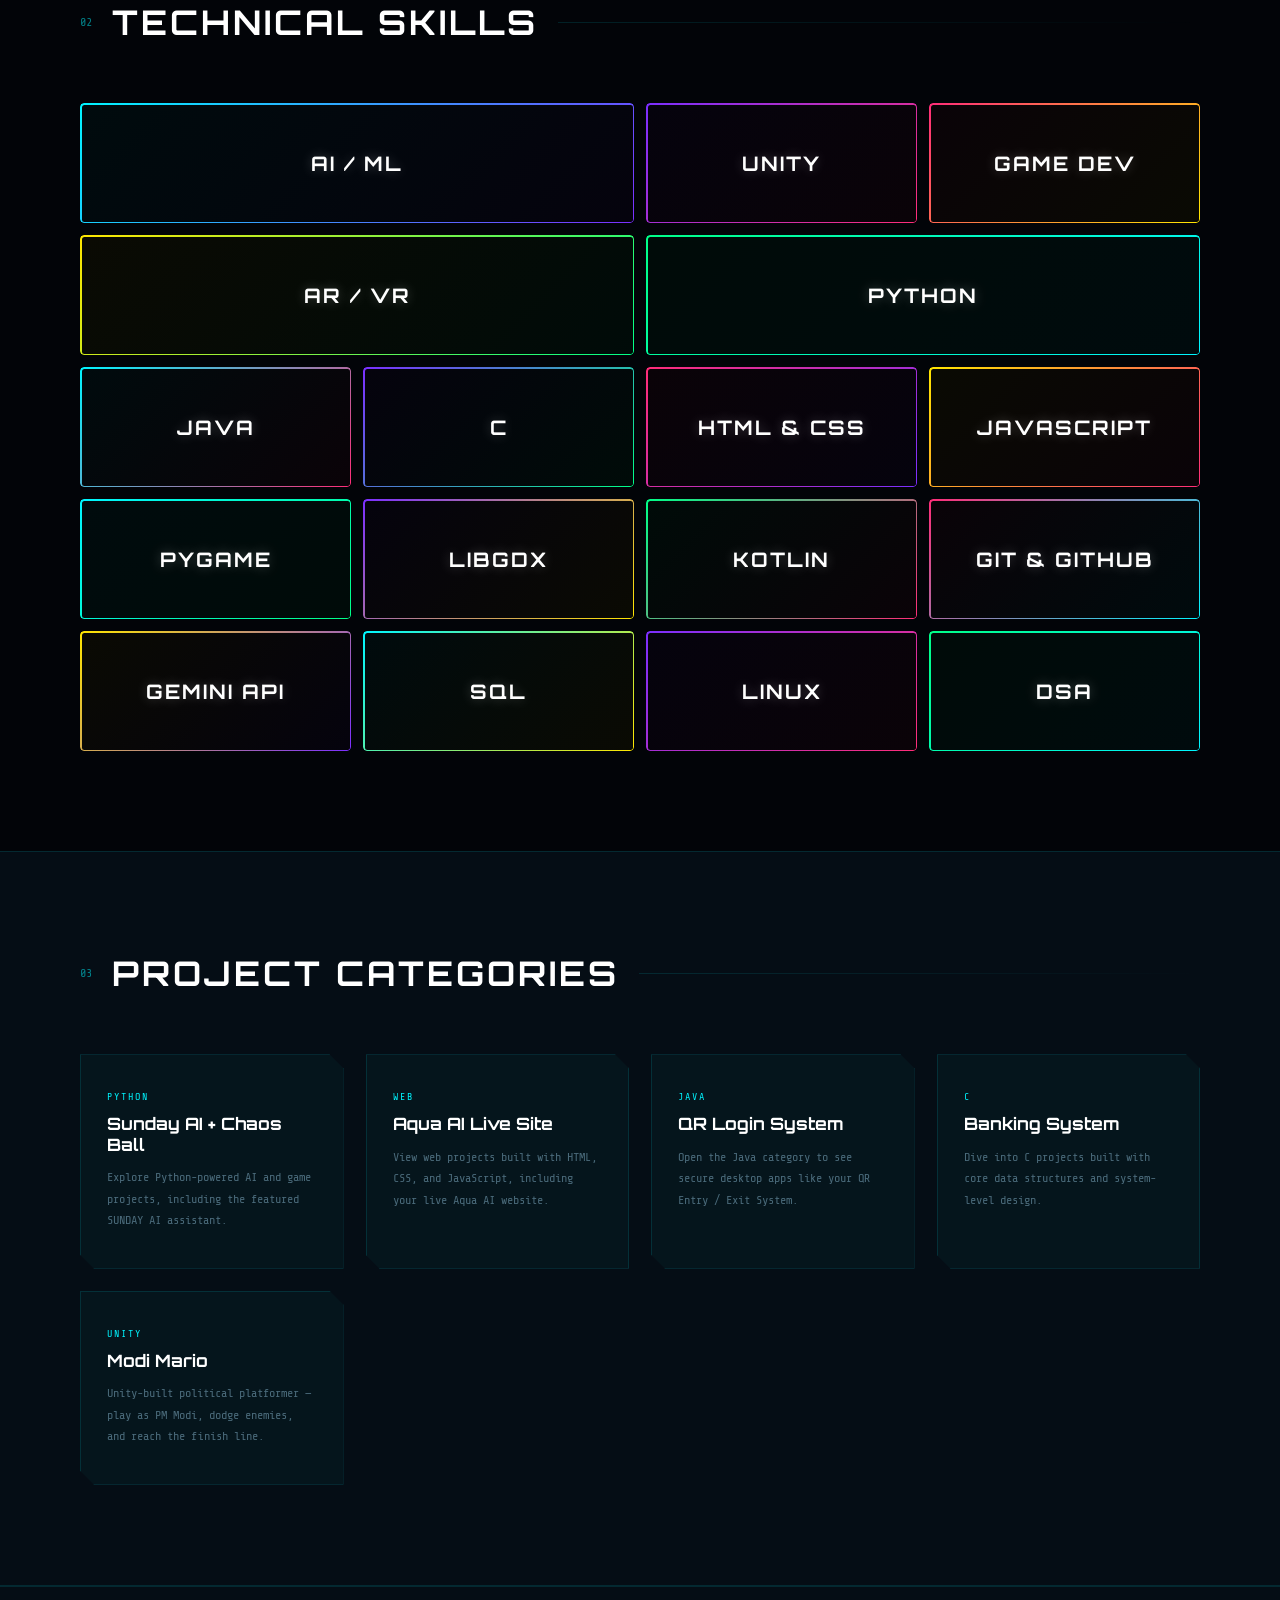
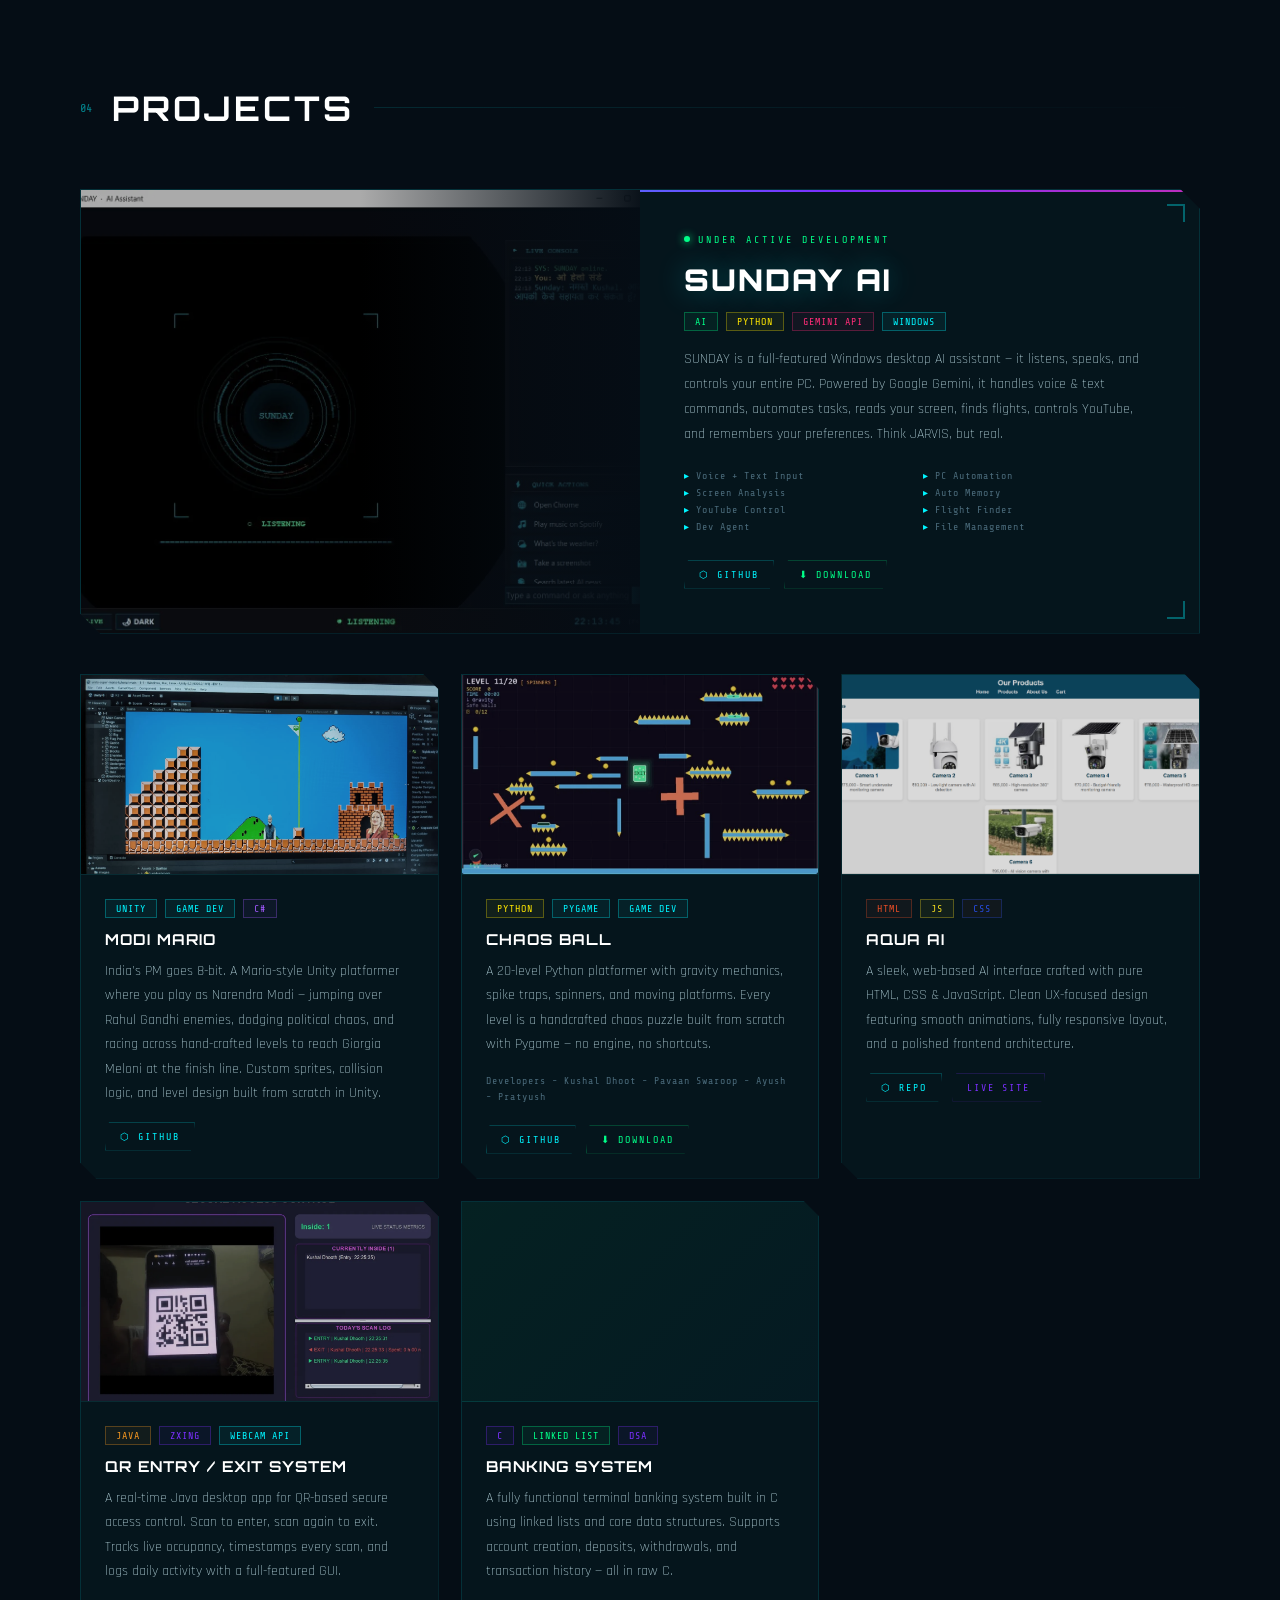
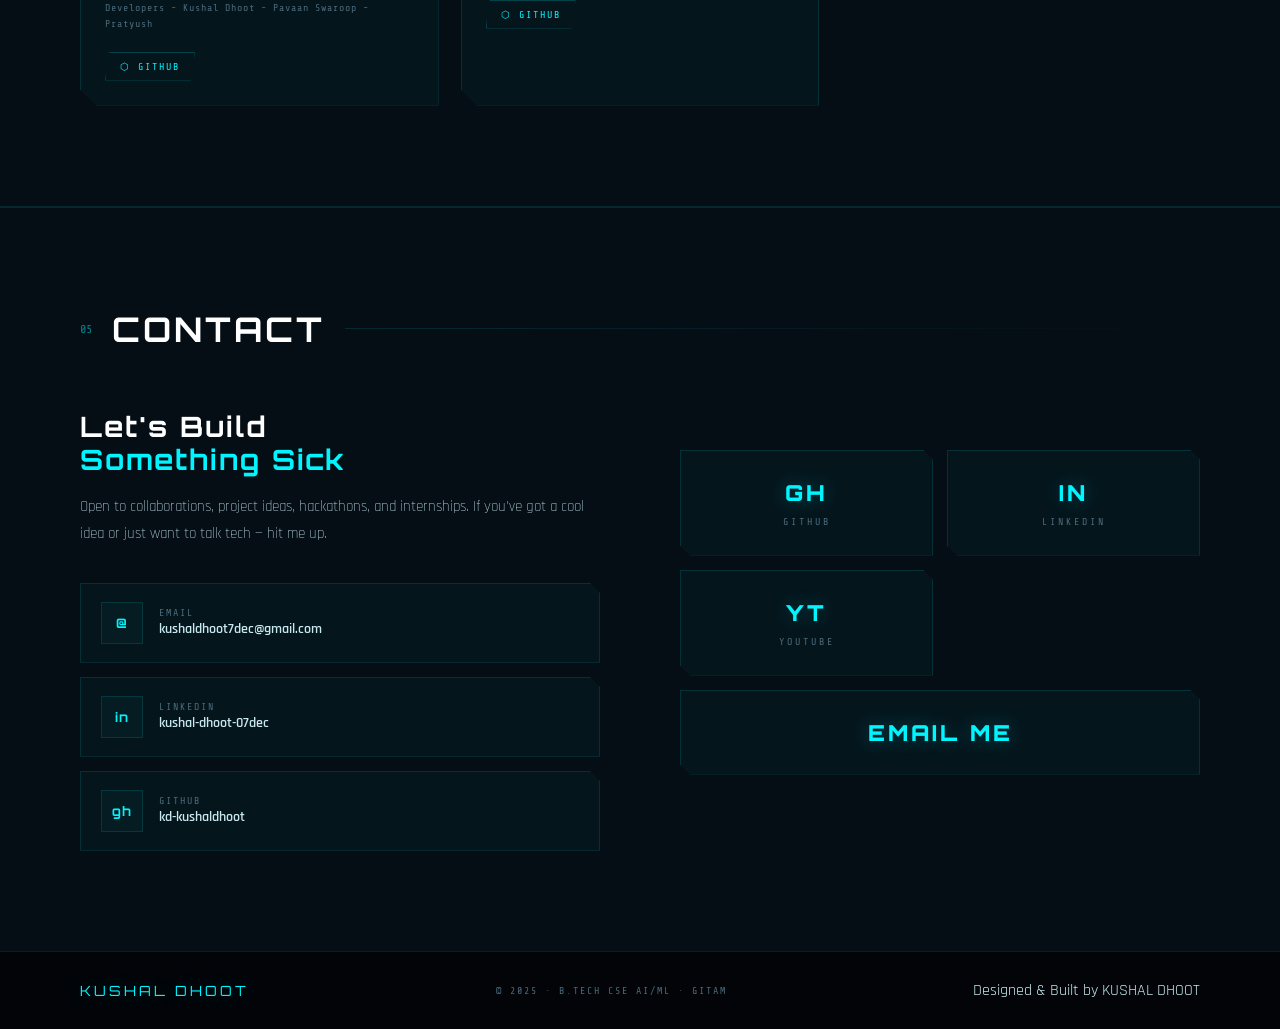
==== commit dc9dd93c: "updated portfolio" ====
--- a/index.html
+++ b/index.html
@@ -6,7 +6,6 @@
 <title>Kushal Dhoot | Portfolio</title>
 <link href="https://fonts.googleapis.com/css2?family=Share+Tech+Mono&family=Orbitron:wght@400;700;900&family=Rajdhani:wght@300;400;600;700&display=swap" rel="stylesheet">
 <link rel="stylesheet" href="style.css">
-
 </head>
 <body>
 
@@ -21,7 +20,17 @@
     <li><a href="#projects">Projects</a></li>
     <li><a href="#contact">Contact</a></li>
   </ul>
+  <button class="nav-hamburger" id="nav-hamburger" aria-label="Menu">
+    <span></span><span></span><span></span>
+  </button>
 </nav>
+
+<div class="mobile-menu" id="mobile-menu">
+  <a href="#about">About</a>
+  <a href="#skills">Skills</a>
+  <a href="#projects">Projects</a>
+  <a href="#contact">Contact</a>
+</div>
 
 <!-- HERO -->
 <section id="hero">
@@ -31,14 +40,14 @@
     <div class="hero-tag"><span>// </span>B.Tech CSE · AI/ML · GITAM University · 2024–2028</div>
     <h1 class="hero-name" data-text="KUSHAL DHOOT">KUSHAL <span class="accent">DHOOT</span></h1>
     <div class="typewriter-wrap"><span class="prefix">&gt; </span><span id="typewriter"></span><span class="blink">_</span></div>
-    <p class="hero-desc">Building intelligent systems, games, and tools from scratch. From AI-powered desktop assistants to cyberpunk Python games — I ship things that matter.</p>
+    <p class="hero-desc">I build stuff to make something new/cool and also to learn new things Sunday AI for windows is under my main project right now.</p>
     <div class="hero-btns">
       <a href="#projects" class="btn-primary">View Projects</a>
       <a href="#contact" class="btn-sec">Contact Me</a>
     </div>
   </div>
   <div class="hero-stats">
-    <div class="stat"><span class="stat-num">5+</span><span class="stat-label">Projects</span></div>
+    <div class="stat"><span class="stat-num">6+</span><span class="stat-label">Projects</span></div>
     <div class="stat"><span class="stat-num">10+</span><span class="stat-label">Languages</span></div>
     <div class="stat"><span class="stat-num">2024</span><span class="stat-label">Since</span></div>
   </div>
@@ -63,18 +72,15 @@
         <div class="info-item"><div class="info-label">University</div><div class="info-val">GITAM · Vizag</div></div>
         <div class="info-item"><div class="info-label">Branch</div><div class="info-val">CSE · AI/ML</div></div>
         <div class="info-item"><div class="info-label">Batch</div><div class="info-val">2024 – 2028</div></div>
-        <div class="info-item"><div class="info-label">Location</div><div class="info-val">India 🇮🇳</div></div>
+        <div class="info-item"><div class="info-label">Location</div><div class="info-val">India</div></div>
         <div class="info-item"><div class="info-label">Focus</div><div class="info-val">AI, Game Dev, AR/VR</div></div>
-        <div class="info-item"><div class="info-label">Status</div><div class="info-val" style="color:var(--green)">Open to Collabs ✓</div></div>
+        <div class="info-item"><div class="info-label">Status</div><div class="info-val" style="color:var(--green)">Open to Collabs</div></div>
       </div>
     </div>
   </div>
 </section>
 
 <!-- SKILLS -->
-<!-- PASTE THIS SKILLS SECTION INTO YOUR HOMEPAGE index.html -->
-<!-- Place it after your #about section -->
-
 <section id="skills">
   <div class="sec-header reveal">
     <span class="sec-num">02</span>
@@ -82,62 +88,23 @@
     <div class="sec-line"></div>
   </div>
   <div class="skills-bento reveal">
-    <div class="skill-tile wide">
-      <div class="skill-icon">🐍</div>
-      <div class="skill-name">Python</div>
-    </div>
-    <div class="skill-tile">
-      <div class="skill-icon">☕</div>
-      <div class="skill-name">Java</div>
-    </div>
-    <div class="skill-tile">
-      <div class="skill-icon">⚙️</div>
-      <div class="skill-name">C</div>
-    </div>
-    <div class="skill-tile">
-      <div class="skill-icon">🌐</div>
-      <div class="skill-name">HTML &amp; CSS</div>
-    </div>
-    <div class="skill-tile">
-      <div class="skill-icon">⚡</div>
-      <div class="skill-name">JavaScript</div>
-    </div>
-    <div class="skill-tile wide">
-      <div class="skill-icon">🤖</div>
-      <div class="skill-name">AI / ML</div>
-    </div>
-    <div class="skill-tile">
-      <div class="skill-icon">🎮</div>
-      <div class="skill-name">Pygame</div>
-    </div>
-    <div class="skill-tile">
-      <div class="skill-icon">🕹️</div>
-      <div class="skill-name">LibGDX</div>
-    </div>
-    <div class="skill-tile">
-      <div class="skill-icon">🦺</div>
-      <div class="skill-name">Kotlin</div>
-    </div>
-    <div class="skill-tile">
-      <div class="skill-icon">🔗</div>
-      <div class="skill-name">Git &amp; GitHub</div>
-    </div>
-    <div class="skill-tile">
-      <div class="skill-icon">🧠</div>
-      <div class="skill-name">Gemini API</div>
-    </div>
-    <div class="skill-tile">
-      <div class="skill-icon">🗄️</div>
-      <div class="skill-name">SQL</div>
-    </div>
-    <div class="skill-tile">
-      <div class="skill-icon">🖥️</div>
-      <div class="skill-name">Linux</div>
-    </div>
-    <div class="skill-tile">
-      <div class="skill-icon">📦</div>
-      <div class="skill-name">DSA</div>
-    </div>
+    <div class="skill-tile wide"><div class="skill-name">AI / ML</div></div>
+    <div class="skill-tile"><div class="skill-name">Unity</div></div>
+    <div class="skill-tile"><div class="skill-name">Game Dev</div></div>
+    <div class="skill-tile wide"><div class="skill-name">AR / VR</div></div>
+    <div class="skill-tile wide"><div class="skill-name">Python</div></div>
+    <div class="skill-tile"><div class="skill-name">Java</div></div>
+    <div class="skill-tile"><div class="skill-name">C</div></div>
+    <div class="skill-tile"><div class="skill-name">HTML &amp; CSS</div></div>
+    <div class="skill-tile"><div class="skill-name">JavaScript</div></div>
+    <div class="skill-tile"><div class="skill-name">Pygame</div></div>
+    <div class="skill-tile"><div class="skill-name">LibGDX</div></div>
+    <div class="skill-tile"><div class="skill-name">Kotlin</div></div>
+    <div class="skill-tile"><div class="skill-name">Git &amp; GitHub</div></div>
+    <div class="skill-tile"><div class="skill-name">Gemini API</div></div>
+    <div class="skill-tile"><div class="skill-name">SQL</div></div>
+    <div class="skill-tile"><div class="skill-name">Linux</div></div>
+    <div class="skill-tile"><div class="skill-name">DSA</div></div>
   </div>
 </section>
 
@@ -169,6 +136,11 @@
       <h3>Banking System</h3>
       <p>Dive into C projects built with core data structures and system-level design.</p>
     </a>
+    <a href="projects/unity.html" class="category-card">
+      <span class="category-tag">Unity</span>
+      <h3>Modi Mario</h3>
+      <p>Unity-built political platformer — play as PM Modi, dodge enemies, and reach the finish line.</p>
+    </a>
   </div>
 </section>
 
@@ -185,7 +157,7 @@
     <div class="cd cd-tl"></div><div class="cd cd-tr"></div><div class="cd cd-bl"></div><div class="cd cd-br"></div>
     <div class="feat-img-wrap">
       <img src="sunday_ai_screenshot.png" alt="Sunday AI" onerror="this.style.display='none';document.getElementById('feat-fallback').style.display='flex'">
-      <div id="feat-fallback" style="display:none;width:100%;height:100%;align-items:center;justify-content:center;font-size:90px;background:linear-gradient(135deg,rgba(0,245,255,0.05),rgba(123,47,255,0.1))">🤖</div>
+      <div id="feat-fallback" style="display:none;width:100%;height:100%;align-items:center;justify-content:center;font-size:90px;background:linear-gradient(135deg,rgba(0,245,255,0.05),rgba(123,47,255,0.1))"></div>
       <div class="feat-overlay"></div>
     </div>
     <div class="feat-body">
@@ -216,10 +188,28 @@
   </div>
 
   <div class="projects-grid">
+    <!-- MODI MARIO -->
+    <div class="project-card reveal">
+      <img src="modi.png" alt="Modi Mario" class="project-img" onerror="this.style.display='none';this.nextElementSibling.style.display='flex'">
+      <div class="proj-placeholder" style="display:none;background:linear-gradient(135deg,rgba(255,153,0,0.1),rgba(19,136,8,0.07))"></div>
+      <div class="project-body">
+        <div class="project-tags">
+          <span class="tag tag-cx">Unity</span>
+          <span class="tag tag-cx">Game Dev</span>
+          <span class="tag tag-java" style="color:#a259ff;border-color:rgba(162,89,255,.3);background:rgba(162,89,255,.05)">C#</span>
+        </div>
+        <div class="project-title">MODI MARIO</div>
+        <p class="project-desc">India's PM goes 8-bit. A Mario-style Unity platformer where you play as Narendra Modi — jumping over Rahul Gandhi enemies, dodging political chaos, and racing across hand-crafted levels to reach Giorgia Meloni at the finish line. Custom sprites, collision logic, and level design built from scratch in Unity.</p>
+        <div class="project-links">
+          <a href="https://github.com/kd-kushaldhoot" target="_blank" class="proj-link">⬡ GitHub</a>
+        </div>
+      </div>
+    </div>
+
     <!-- CHAOS BALL -->
     <div class="project-card reveal">
       <img src="chaos_ball_screenshot.png" alt="Chaos Ball" class="project-img" onerror="this.style.display='none';this.nextElementSibling.style.display='flex'">
-      <div class="proj-placeholder" style="display:none;background:linear-gradient(135deg,rgba(0,245,255,0.05),rgba(123,47,255,0.05))">🎮</div>
+      <div class="proj-placeholder" style="display:none;background:linear-gradient(135deg,rgba(0,245,255,0.05),rgba(123,47,255,0.05))"></div>
       <div class="project-body">
         <div class="project-tags"><span class="tag tag-py">Python</span><span class="tag tag-cx">Pygame</span><span class="tag tag-cx">Game Dev</span></div>
         <div class="project-title">CHAOS BALL</div>
@@ -235,14 +225,14 @@
     <!-- AQUA AI -->
     <div class="project-card reveal">
       <img src="AQUA_AI.png" alt="AQUA AI" class="project-img" onerror="this.style.display='none';this.nextElementSibling.style.display='flex'">
-      <div class="proj-placeholder" style="display:none;background:linear-gradient(135deg,rgba(0,188,212,0.07),rgba(0,245,255,0.03))">🌊</div>
+      <div class="proj-placeholder" style="display:none;background:linear-gradient(135deg,rgba(0,188,212,0.07),rgba(0,245,255,0.03))"></div>
       <div class="project-body">
         <div class="project-tags"><span class="tag tag-web">HTML</span><span class="tag tag-py" style="color:#f7df1e;border-color:rgba(247,223,30,.3)">JS</span><span class="tag tag-web" style="color:#264de4;border-color:rgba(38,77,228,.3)">CSS</span></div>
         <div class="project-title">AQUA AI</div>
         <p class="project-desc">A sleek, web-based AI interface crafted with pure HTML, CSS & JavaScript. Clean UX-focused design featuring smooth animations, fully responsive layout, and a polished frontend architecture.</p>
         <div class="project-links">
           <a href="https://github.com/kd071206/AQUA_AI" target="_blank" class="proj-link">⬡ Repo</a>
-          <a href="https://kd071206.github.io/AQUA_AI-/" target="_blank" class="proj-link v">🌐 Live Site</a>
+          <a href="https://kd071206.github.io/AQUA_AI-/" target="_blank" class="proj-link v">Live Site</a>
         </div>
       </div>
     </div>
@@ -250,7 +240,7 @@
     <!-- QR LOGIN -->
     <div class="project-card reveal">
       <img src="qr_system_screenshot.png" alt="QR System" class="project-img" onerror="this.style.display='none';this.nextElementSibling.style.display='flex'">
-      <div class="proj-placeholder" style="display:none;background:linear-gradient(135deg,rgba(123,47,255,0.07),rgba(255,45,120,0.03))">📲</div>
+      <div class="proj-placeholder" style="display:none;background:linear-gradient(135deg,rgba(123,47,255,0.07),rgba(255,45,120,0.03))"></div>
       <div class="project-body">
         <div class="project-tags"><span class="tag tag-java">Java</span><span class="tag tag-c">ZXing</span><span class="tag tag-cx">Webcam API</span></div>
         <div class="project-title">QR ENTRY / EXIT SYSTEM</div>
@@ -264,7 +254,7 @@
 
     <!-- BANKING SYSTEM -->
     <div class="project-card reveal">
-      <div class="proj-placeholder" style="background:linear-gradient(135deg,rgba(0,255,136,0.05),rgba(0,188,212,0.03))">🏦</div>
+      <div class="proj-placeholder" style="background:linear-gradient(135deg,rgba(0,255,136,0.05),rgba(0,188,212,0.03))"></div>
       <div class="project-body">
         <div class="project-tags"><span class="tag tag-c">C</span><span class="tag tag-ai" style="color:var(--green);border-color:rgba(0,255,136,.3)">Linked List</span><span class="tag tag-c">DSA</span></div>
         <div class="project-title">BANKING SYSTEM</div>
@@ -290,15 +280,15 @@
       <p>Open to collaborations, project ideas, hackathons, and internships. If you've got a cool idea or just want to talk tech — hit me up.</p>
       <div class="contact-items">
         <a href="mailto:kushaldhoot7dec@gmail.com" class="contact-item">
-          <div class="contact-icon">📧</div>
+          <div class="contact-icon">@</div>
           <div><div class="ci-label">Email</div><div class="ci-val">kushaldhoot7dec@gmail.com</div></div>
         </a>
         <a href="https://www.linkedin.com/in/kushal-dhoot-07dec" target="_blank" class="contact-item">
-          <div class="contact-icon">💼</div>
+          <div class="contact-icon">in</div>
           <div><div class="ci-label">LinkedIn</div><div class="ci-val">kushal-dhoot-07dec</div></div>
         </a>
         <a href="https://github.com/kd-kushaldhoot" target="_blank" class="contact-item">
-          <div class="contact-icon">🐙</div>
+          <div class="contact-icon">gh</div>
           <div><div class="ci-label">GitHub</div><div class="ci-val">kd-kushaldhoot</div></div>
         </a>
       </div>
@@ -306,16 +296,16 @@
     <div class="reveal">
       <div class="socials-grid">
         <a href="https://github.com/kd-kushaldhoot" target="_blank" class="social-card gh">
-          <span class="s-icon">🐙</span><span class="s-label">GitHub</span>
+          <span class="s-icon-text">GH</span><span class="s-label">GitHub</span>
         </a>
         <a href="https://www.linkedin.com/in/kushal-dhoot-07dec" target="_blank" class="social-card li">
-          <span class="s-icon">💼</span><span class="s-label">LinkedIn</span>
+          <span class="s-icon-text">IN</span><span class="s-label">LinkedIn</span>
         </a>
         <a href="https://www.youtube.com/channel/UC8zRjKlsGAbe4zjJJ2AUpig" target="_blank" class="social-card yt">
-          <span class="s-icon">▶️</span><span class="s-label">YouTube</span>
+          <span class="s-icon-text">YT</span><span class="s-label">YouTube</span>
         </a>
         <a href="mailto:kushaldhoot7dec@gmail.com" class="social-card em">
-          <span class="s-icon">📧</span><span class="s-label">Email Me</span>
+          <span class="s-icon-text">EMAIL ME</span>
         </a>
       </div>
     </div>
@@ -325,8 +315,9 @@
 <footer>
   <div class="footer-logo">KUSHAL DHOOT</div>
   <div class="footer-copy">© 2025 · B.TECH CSE AI/ML · GITAM</div>
+  <div class="footer-design">Designed & Built by KUSHAL DHOOT</div>
 </footer>
 
 <script src="script.js"></script>
 </body>
-</html>+</html>
--- a/style.css
+++ b/style.css
@@ -82,7 +82,6 @@
 
 /* SECTIONS */
 section{position:relative;z-index:2;padding:100px 80px}
-/* FIX: push content below fixed nav on non-hero pages */
 section:first-of-type:not(#hero){padding-top:calc(64px + 60px)}
 .sec-header{display:flex;align-items:center;gap:20px;margin-bottom:60px}
 .sec-num{font-family:'Share Tech Mono',monospace;font-size:12px;color:var(--cyan);opacity:.5}
@@ -100,38 +99,111 @@
 .info-val{font-size:14px;color:var(--cyan);font-weight:600;font-family:'Rajdhani',sans-serif}
 
 /* SKILLS — BENTO */
-.skills-bento{display:grid;grid-template-columns:repeat(4,1fr);grid-auto-rows:110px;gap:12px}
-.skill-tile{position:relative;display:flex;flex-direction:column;align-items:center;justify-content:center;gap:10px;background:rgba(0,0,0,0.45);border-radius:4px;overflow:hidden;cursor:default;transition:transform .3s,box-shadow .3s}
-.skill-tile::before{content:'';position:absolute;inset:0;border-radius:4px;padding:1.5px;background:var(--tile-grad);-webkit-mask:linear-gradient(#fff 0 0) content-box,linear-gradient(#fff 0 0);-webkit-mask-composite:xor;mask-composite:exclude;pointer-events:none}
-.skill-tile:hover{transform:translateY(-5px) scale(1.03);box-shadow:0 0 28px var(--tile-glow)}
-/* span variants */
+.skills-bento{display:grid;grid-template-columns:repeat(4,1fr);grid-auto-rows:120px;gap:12px}
+
+.skill-tile{
+  position:relative;
+  display:flex;
+  align-items:center;
+  justify-content:center;
+  background:rgba(0,0,0,0.5);
+  border-radius:4px;
+  overflow:hidden;
+  cursor:default;
+  transition:transform .3s,box-shadow .3s;
+}
+
+/* gradient border */
+.skill-tile::before{
+  content:'';
+  position:absolute;
+  inset:0;
+  border-radius:4px;
+  padding:1.5px;
+  background:var(--tile-grad);
+  -webkit-mask:linear-gradient(#fff 0 0) content-box,linear-gradient(#fff 0 0);
+  -webkit-mask-composite:xor;
+  mask-composite:exclude;
+  pointer-events:none;
+  transition:opacity .3s;
+}
+
+/* subtle background tint that matches tile colour */
+.skill-tile::after{
+  content:'';
+  position:absolute;
+  inset:0;
+  background:var(--tile-grad);
+  opacity:0.04;
+  transition:opacity .3s;
+  pointer-events:none;
+}
+
+.skill-tile:hover{
+  transform:translateY(-6px) scale(1.04);
+  box-shadow:0 0 32px var(--tile-glow);
+}
+.skill-tile:hover::after{ opacity:0.10; }
+
 .skill-tile.wide{grid-column:span 2}
-.skill-tile.tall{grid-row:span 2}
-/* per-tile accent colours via CSS vars */
-.skill-tile:nth-child(1){--tile-grad:linear-gradient(135deg,#00f5ff,#7b2fff);--tile-glow:rgba(0,245,255,.25)}
-.skill-tile:nth-child(2){--tile-grad:linear-gradient(135deg,#7b2fff,#ff2d78);--tile-glow:rgba(123,47,255,.25)}
-.skill-tile:nth-child(3){--tile-grad:linear-gradient(135deg,#ff2d78,#ffe600);--tile-glow:rgba(255,45,120,.25)}
-.skill-tile:nth-child(4){--tile-grad:linear-gradient(135deg,#ffe600,#00ff88);--tile-glow:rgba(255,230,0,.25)}
-.skill-tile:nth-child(5){--tile-grad:linear-gradient(135deg,#00ff88,#00f5ff);--tile-glow:rgba(0,255,136,.25)}
-.skill-tile:nth-child(6){--tile-grad:linear-gradient(135deg,#00f5ff,#ff2d78);--tile-glow:rgba(0,245,255,.25)}
-.skill-tile:nth-child(7){--tile-grad:linear-gradient(135deg,#7b2fff,#00ff88);--tile-glow:rgba(123,47,255,.25)}
-.skill-tile:nth-child(8){--tile-grad:linear-gradient(135deg,#ff2d78,#7b2fff);--tile-glow:rgba(255,45,120,.25)}
-.skill-tile:nth-child(9){--tile-grad:linear-gradient(135deg,#ffe600,#ff2d78);--tile-glow:rgba(255,230,0,.25)}
-.skill-tile:nth-child(10){--tile-grad:linear-gradient(135deg,#00f5ff,#00ff88);--tile-glow:rgba(0,245,255,.25)}
-.skill-tile:nth-child(11){--tile-grad:linear-gradient(135deg,#7b2fff,#ffe600);--tile-glow:rgba(123,47,255,.25)}
-.skill-tile:nth-child(12){--tile-grad:linear-gradient(135deg,#00ff88,#ff2d78);--tile-glow:rgba(0,255,136,.25)}
-.skill-tile:nth-child(13){--tile-grad:linear-gradient(135deg,#ff2d78,#00f5ff);--tile-glow:rgba(255,45,120,.25)}
-.skill-tile:nth-child(14){--tile-grad:linear-gradient(135deg,#ffe600,#7b2fff);--tile-glow:rgba(255,230,0,.25)}
-.skill-icon{font-size:30px;line-height:1;position:relative;z-index:1}
-.skill-name{font-family:'Share Tech Mono',monospace;font-size:11px;color:#fff;letter-spacing:1.5px;text-transform:uppercase;text-align:center;line-height:1.4;position:relative;z-index:1}
-@media(max-width:900px){.skills-bento{grid-template-columns:repeat(2,1fr)}.skill-tile.wide{grid-column:span 2}}
+
+/* THE TEXT — big, bold, glowing */
+.skill-name{
+  position:relative;
+  z-index:2;
+  font-family:'Orbitron',monospace;
+  font-weight:700;
+  font-size:clamp(14px, 1.6vw, 20px);
+  letter-spacing:2px;
+  text-transform:uppercase;
+  text-align:center;
+  line-height:1.25;
+  color:#fff;
+  /* soft white glow always on */
+  text-shadow: 0 0 12px rgba(255,255,255,0.25);
+  transition: text-shadow .3s, color .3s;
+  padding: 0 12px;
+}
+
+/* on hover — text lights up in the tile's own colour */
+.skill-tile:hover .skill-name{
+  color:#fff;
+  text-shadow:
+    0 0 8px #fff,
+    0 0 20px var(--tile-color),
+    0 0 40px var(--tile-color);
+}
+
+/* per-tile colours */
+.skill-tile:nth-child(1){--tile-grad:linear-gradient(135deg,#00f5ff,#7b2fff);--tile-glow:rgba(0,245,255,.3);--tile-color:#00f5ff}
+.skill-tile:nth-child(2){--tile-grad:linear-gradient(135deg,#7b2fff,#ff2d78);--tile-glow:rgba(123,47,255,.3);--tile-color:#7b2fff}
+.skill-tile:nth-child(3){--tile-grad:linear-gradient(135deg,#ff2d78,#ffe600);--tile-glow:rgba(255,45,120,.3);--tile-color:#ff2d78}
+.skill-tile:nth-child(4){--tile-grad:linear-gradient(135deg,#ffe600,#00ff88);--tile-glow:rgba(255,230,0,.3);--tile-color:#ffe600}
+.skill-tile:nth-child(5){--tile-grad:linear-gradient(135deg,#00ff88,#00f5ff);--tile-glow:rgba(0,255,136,.3);--tile-color:#00ff88}
+.skill-tile:nth-child(6){--tile-grad:linear-gradient(135deg,#00f5ff,#ff2d78);--tile-glow:rgba(0,245,255,.3);--tile-color:#00f5ff}
+.skill-tile:nth-child(7){--tile-grad:linear-gradient(135deg,#7b2fff,#00ff88);--tile-glow:rgba(123,47,255,.3);--tile-color:#7b2fff}
+.skill-tile:nth-child(8){--tile-grad:linear-gradient(135deg,#ff2d78,#7b2fff);--tile-glow:rgba(255,45,120,.3);--tile-color:#ff2d78}
+.skill-tile:nth-child(9){--tile-grad:linear-gradient(135deg,#ffe600,#ff2d78);--tile-glow:rgba(255,230,0,.3);--tile-color:#ffe600}
+.skill-tile:nth-child(10){--tile-grad:linear-gradient(135deg,#00f5ff,#00ff88);--tile-glow:rgba(0,245,255,.3);--tile-color:#00f5ff}
+.skill-tile:nth-child(11){--tile-grad:linear-gradient(135deg,#7b2fff,#ffe600);--tile-glow:rgba(123,47,255,.3);--tile-color:#7b2fff}
+.skill-tile:nth-child(12){--tile-grad:linear-gradient(135deg,#00ff88,#ff2d78);--tile-glow:rgba(0,255,136,.3);--tile-color:#00ff88}
+.skill-tile:nth-child(13){--tile-grad:linear-gradient(135deg,#ff2d78,#00f5ff);--tile-glow:rgba(255,45,120,.3);--tile-color:#ff2d78}
+.skill-tile:nth-child(14){--tile-grad:linear-gradient(135deg,#ffe600,#7b2fff);--tile-glow:rgba(255,230,0,.3);--tile-color:#ffe600}
+.skill-tile:nth-child(15){--tile-grad:linear-gradient(135deg,#00f5ff,#ffe600);--tile-glow:rgba(0,245,255,.3);--tile-color:#00f5ff}
+.skill-tile:nth-child(16){--tile-grad:linear-gradient(135deg,#7b2fff,#ff2d78);--tile-glow:rgba(123,47,255,.3);--tile-color:#7b2fff}
+.skill-tile:nth-child(17){--tile-grad:linear-gradient(135deg,#00ff88,#00f5ff);--tile-glow:rgba(0,255,136,.3);--tile-color:#00ff88}
+
+@media(max-width:900px){
+  .skills-bento{grid-template-columns:repeat(2,1fr)}
+  .skill-tile.wide{grid-column:span 2}
+  .skill-name{font-size:13px}
+}
 
 /* PROJECT CATEGORIES */
 #project-categories{background:var(--bg2);border-top:1px solid var(--border);border-bottom:1px solid var(--border)}
 .category-grid{display:grid;grid-template-columns:repeat(auto-fit,minmax(220px,1fr));gap:22px}
 .category-card{padding:36px 26px;background:var(--card);border:1px solid var(--border);display:flex;flex-direction:column;gap:12px;text-decoration:none;transition:border-color .3s,box-shadow .3s,transform .3s;clip-path:polygon(0 0,calc(100% - 14px) 0,100% 14px,100% 100%,14px 100%,0 calc(100% - 14px))}
 .category-card:hover{border-color:rgba(0,245,255,.4);box-shadow:0 0 36px rgba(0,245,255,.1);transform:translateY(-7px)}
-.category-icon{font-size:32px;line-height:1}
 .category-tag{font-family:'Share Tech Mono',monospace;font-size:10px;color:var(--cyan);letter-spacing:2px;text-transform:uppercase}
 .category-card h3{font-family:'Orbitron',monospace;font-size:17px;line-height:1.2;color:#fff;margin:0}
 .category-card p{font-family:'Share Tech Mono',monospace;font-size:12px;line-height:1.8;color:var(--dim);margin:0}
@@ -139,7 +211,6 @@
 /* PROJECTS */
 #projects{background:var(--bg2);border-top:1px solid var(--border);border-bottom:1px solid var(--border)}
 .projects-grid{display:grid;grid-template-columns:repeat(auto-fill,minmax(340px,1fr));gap:22px}
-/* FIX: solo cards (not in a grid) get a nice max-width */
 #projects > .project-card{max-width:720px}
 .project-card{background:var(--card);border:1px solid var(--border);position:relative;overflow:hidden;transition:border-color .3s,box-shadow .3s,transform .3s;clip-path:polygon(0 0,calc(100% - 16px) 0,100% 16px,100% 100%,16px 100%,0 calc(100% - 16px))}
 .project-card::before{content:'';position:absolute;top:0;left:0;width:100%;height:2px;background:linear-gradient(90deg,var(--cyan),var(--purple));transform:scaleX(0);transform-origin:left;transition:transform .4s}
@@ -159,7 +230,8 @@
 .tag-cx{color:var(--cyan);border-color:rgba(0,245,255,.3);background:rgba(0,245,255,.05)}
 .tag-gem{color:var(--pink);border-color:rgba(255,45,120,.3);background:rgba(255,45,120,.05)}
 .project-title{font-family:'Orbitron',monospace;font-size:15px;font-weight:700;color:#fff;margin-bottom:10px;letter-spacing:1px}
-.project-desc{font-size:14px;line-height:1.75;color:var(--text);margin-bottom:20px;font-weight:300}
+.project-desc{font-size:14px;line-height:1.75;color:var(--text);margin-bottom:16px;font-weight:300}
+.project-dev{font-family:'Share Tech Mono',monospace;font-size:10px;color:var(--dim);letter-spacing:1px;margin-bottom:20px;line-height:1.6}
 .project-links{display:flex;gap:10px;flex-wrap:wrap}
 .proj-link{font-family:'Share Tech Mono',monospace;font-size:10px;letter-spacing:2px;text-transform:uppercase;color:var(--cyan);text-decoration:none;display:flex;align-items:center;gap:5px;padding:8px 14px;border:1px solid rgba(0,245,255,.2);transition:border-color .3s,background .3s,box-shadow .3s;clip-path:polygon(4px 0,100% 0,calc(100% - 4px) 100%,0 100%)}
 .proj-link:hover{border-color:var(--cyan);background:rgba(0,245,255,.07);box-shadow:var(--glow)}
@@ -195,19 +267,19 @@
 .contact-items{display:flex;flex-direction:column;gap:14px}
 .contact-item{display:flex;align-items:center;gap:16px;padding:18px 20px;background:var(--card);border:1px solid var(--border);text-decoration:none;transition:border-color .3s,box-shadow .3s,transform .3s;clip-path:polygon(0 0,calc(100% - 10px) 0,100% 10px,100% 100%,0 100%)}
 .contact-item:hover{border-color:var(--cyan);box-shadow:var(--glow);transform:translateX(8px)}
-.contact-icon{width:42px;height:42px;border:1px solid var(--border);display:flex;align-items:center;justify-content:center;font-size:18px;flex-shrink:0;background:rgba(0,245,255,.03)}
+.contact-icon{width:42px;height:42px;border:1px solid var(--border);display:flex;align-items:center;justify-content:center;font-size:13px;font-family:'Orbitron',monospace;font-weight:700;color:var(--cyan);letter-spacing:1px;flex-shrink:0;background:rgba(0,245,255,.03)}
 .ci-label{font-family:'Share Tech Mono',monospace;font-size:10px;color:var(--dim);letter-spacing:2px;text-transform:uppercase;margin-bottom:2px}
 .ci-val{font-size:14px;color:var(--text);font-weight:600}
 .socials-grid{display:grid;grid-template-columns:1fr 1fr;gap:14px;margin-top:40px}
-.social-card{padding:28px;background:var(--card);border:1px solid var(--border);text-decoration:none;text-align:center;transition:border-color .3s,box-shadow .3s,transform .3s;clip-path:polygon(0 0,calc(100% - 10px) 0,100% 10px,100% 100%,10px 100%,0 calc(100% - 10px))}
+.social-card{padding:28px;background:var(--card);border:1px solid var(--border);text-decoration:none;text-align:center;transition:border-color .3s,box-shadow .3s,transform .3s;clip-path:polygon(0 0,calc(100% - 10px) 0,100% 10px,100% 100%,10px 100%,0 calc(100% - 10px));display:flex;flex-direction:column;align-items:center;justify-content:center;gap:10px}
 .social-card:hover{transform:translateY(-5px)}
 .social-card.gh:hover{border-color:#eee;box-shadow:0 0 20px rgba(238,238,238,.1)}
 .social-card.li:hover{border-color:#0077b5;box-shadow:0 0 20px rgba(0,119,181,.3)}
 .social-card.yt:hover{border-color:red;box-shadow:0 0 20px rgba(255,0,0,.3)}
 .social-card.em:hover{border-color:var(--cyan);box-shadow:var(--glow)}
 .social-card.em{grid-column:1/-1}
-.s-icon{font-size:30px;margin-bottom:8px;display:block}
-.s-label{font-family:'Orbitron',monospace;font-size:10px;letter-spacing:2px;text-transform:uppercase;color:var(--text)}
+.s-icon-text{font-family:'Orbitron',monospace;font-size:22px;font-weight:900;color:var(--cyan);display:block;letter-spacing:3px;text-shadow:var(--glow)}
+.s-label{font-family:'Share Tech Mono',monospace;font-size:10px;letter-spacing:3px;text-transform:uppercase;color:var(--dim)}
 
 /* FOOTER */
 footer{position:relative;z-index:2;border-top:1px solid var(--border);padding:28px 80px;display:flex;align-items:center;justify-content:space-between;background:var(--bg)}
@@ -238,4 +310,4 @@
   footer{padding:20px;flex-direction:column;gap:8px;text-align:center}
   .scroll-ind{left:20px}
   #projects > .project-card{max-width:100%}
-}+}
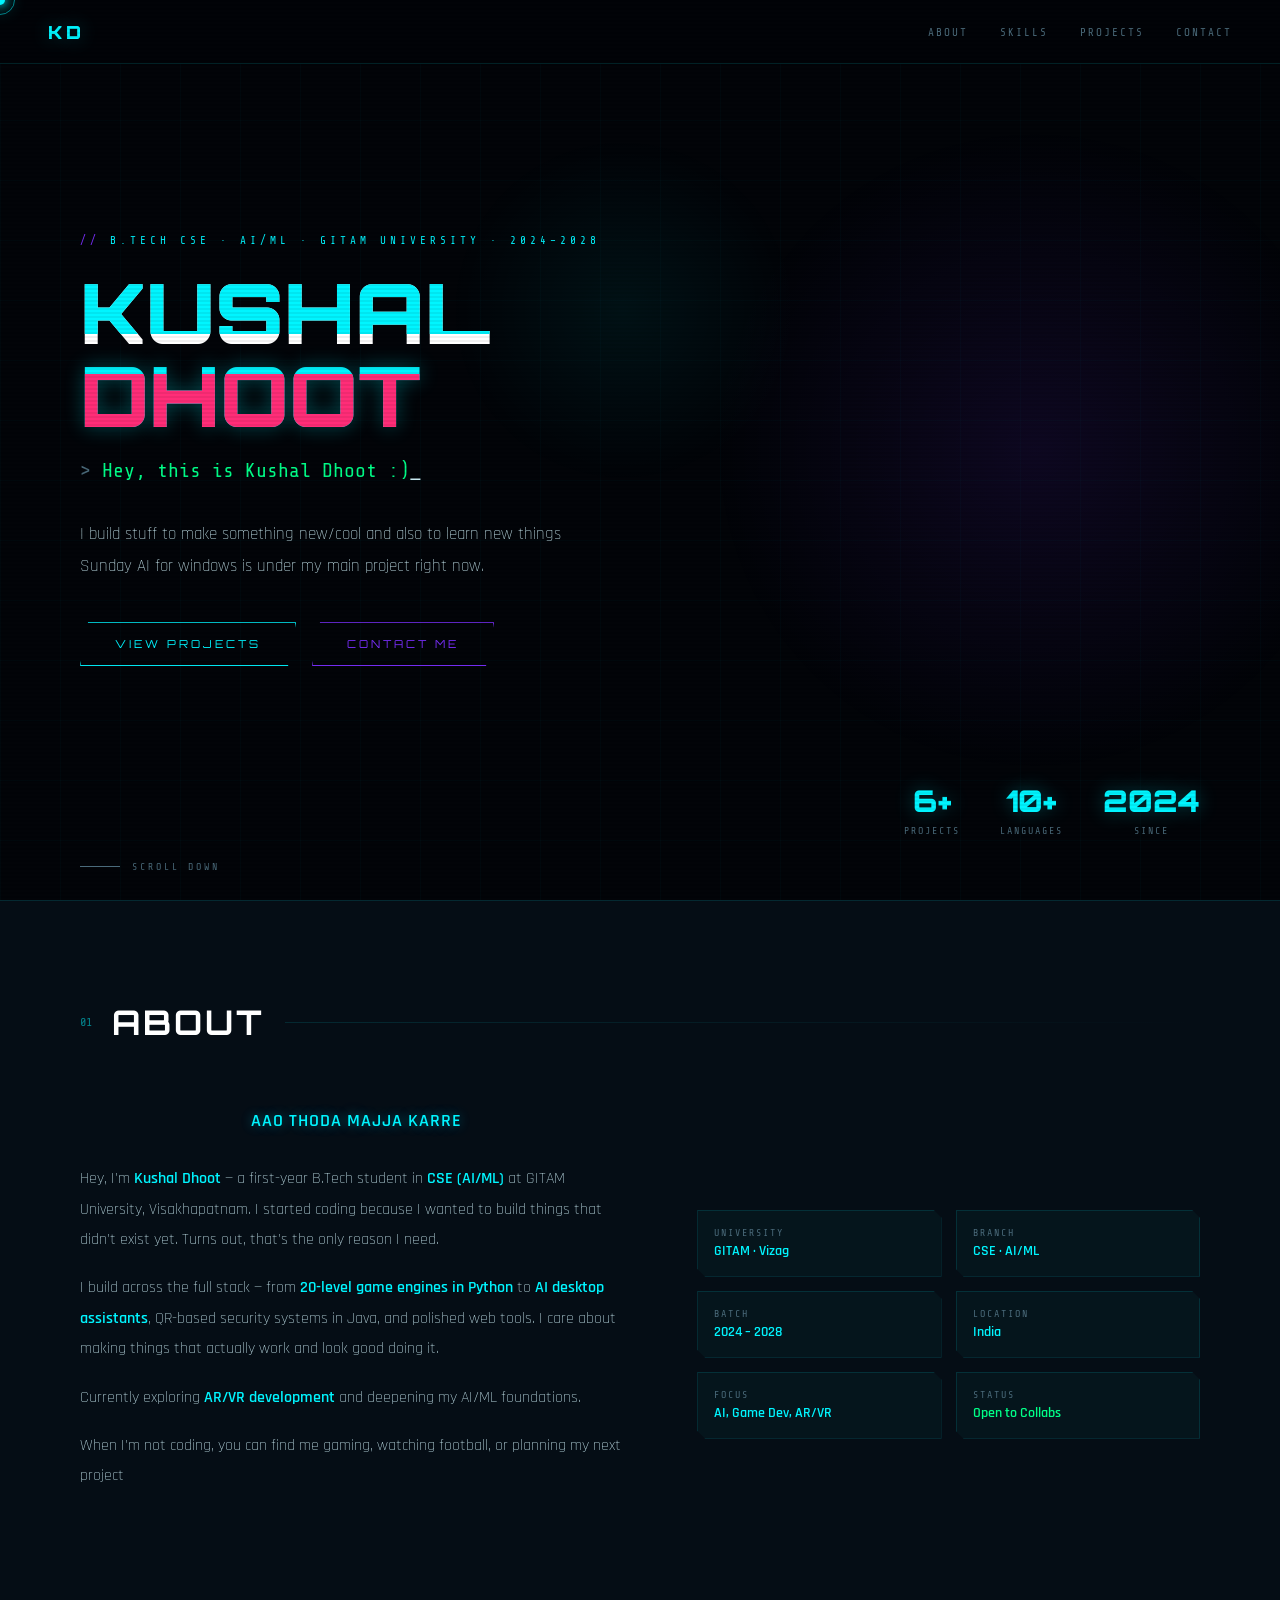
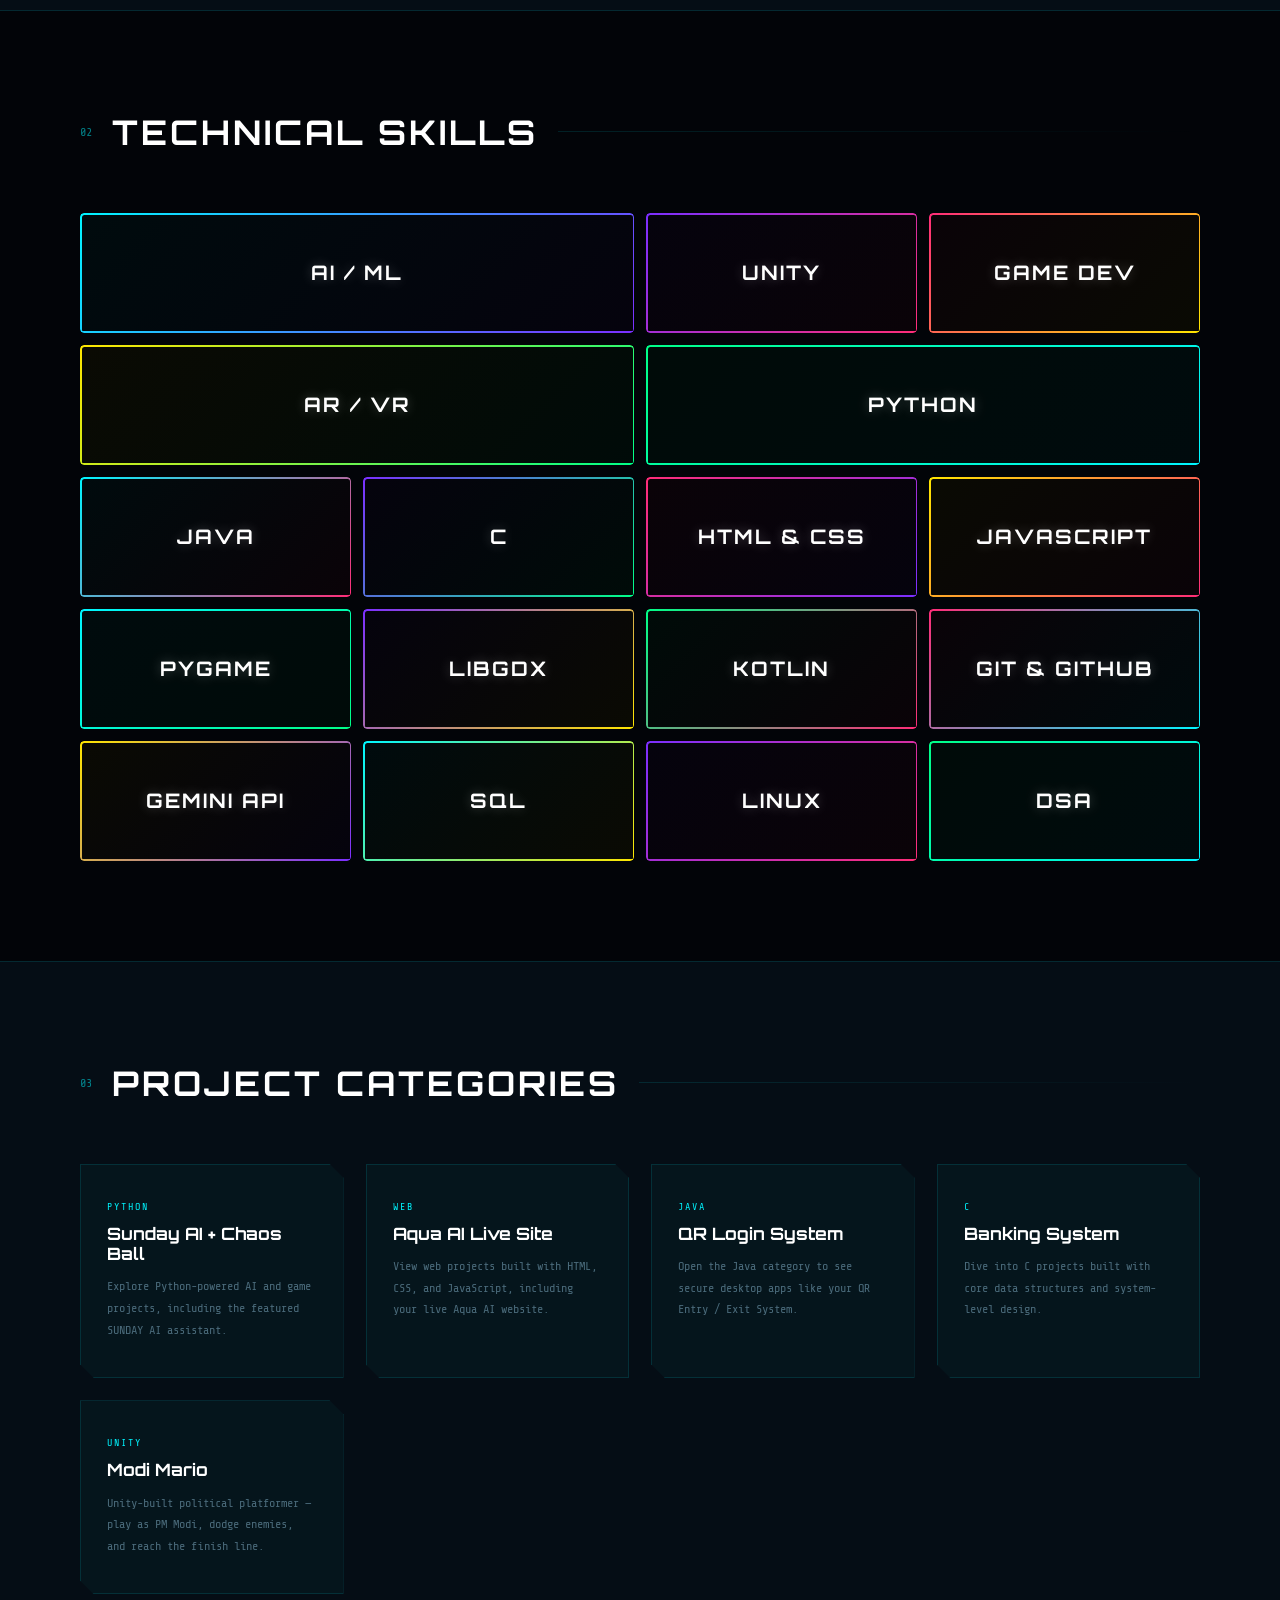
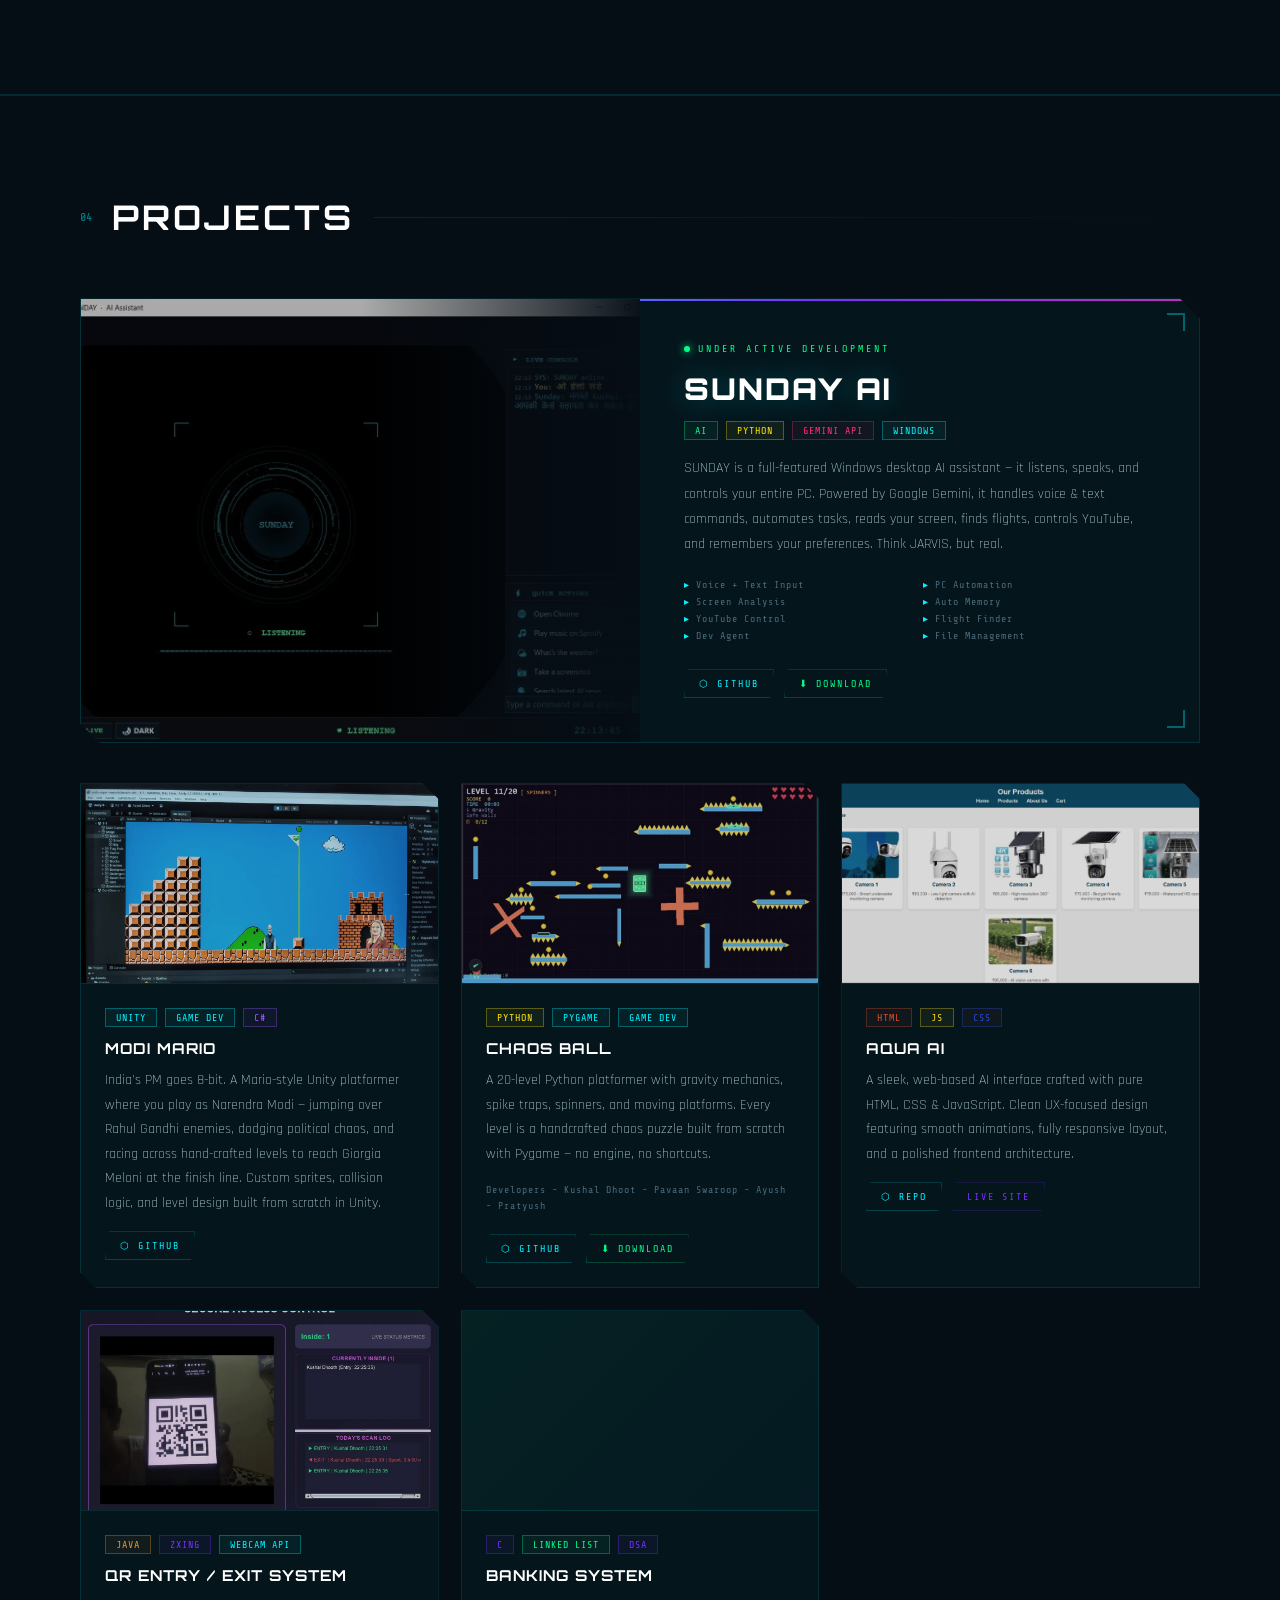
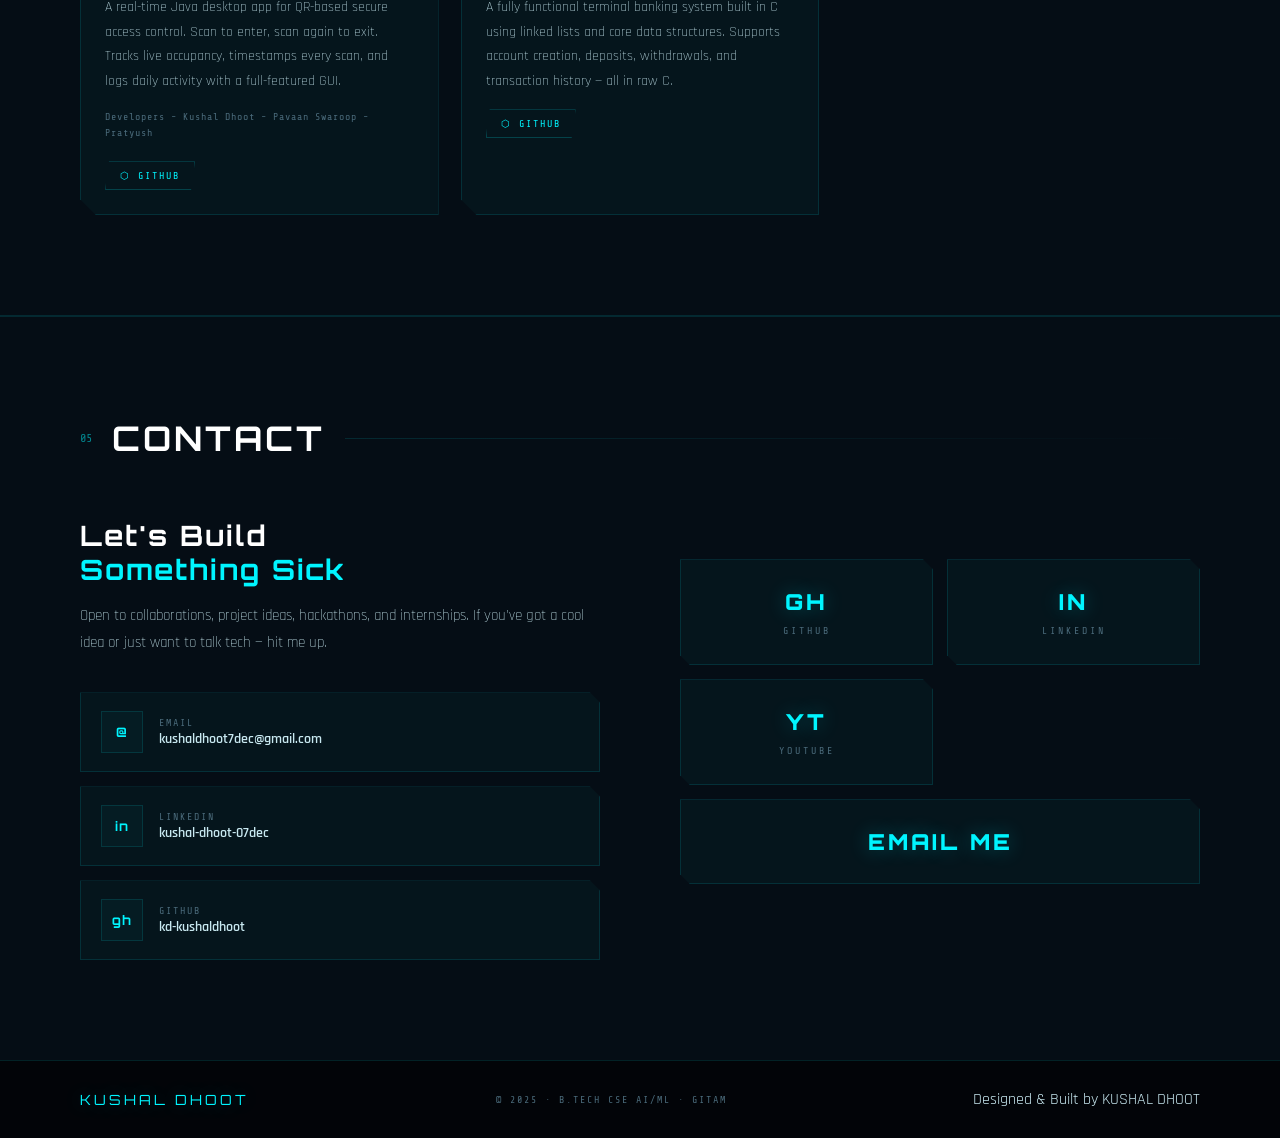
==== commit 51877cc9: "updated data portfolio" ====
--- a/index.html
+++ b/index.html
@@ -63,9 +63,11 @@
   </div>
   <div class="about-grid">
     <div class="about-text reveal">
+      <p class="fun-line"><strong>AAO THODA MAJJA KARRE</strong></p>
       <p>Hey, I'm <strong>Kushal Dhoot</strong> — a first-year B.Tech student in <strong>CSE (AI/ML)</strong> at GITAM University, Visakhapatnam. I started coding because I wanted to build things that didn't exist yet. Turns out, that's the only reason I need.</p>
       <p>I build across the full stack — from <strong>20-level game engines in Python</strong> to <strong>AI desktop assistants</strong>, QR-based security systems in Java, and polished web tools. I care about making things that actually work and look good doing it.</p>
-      <p>Currently exploring <strong>AR/VR development</strong> and deepening my AI/ML foundations. Always building. Always shipping.</p>
+      <p>Currently exploring <strong>AR/VR development</strong> and deepening my AI/ML foundations.</p>
+      <p>When I'm not coding, you can find me gaming, watching football, or planning my next project</p>
     </div>
     <div class="reveal">
       <div class="about-info">
--- a/style.css
+++ b/style.css
@@ -93,6 +93,7 @@
 .about-grid{display:grid;grid-template-columns:1.1fr 1fr;gap:64px;align-items:center}
 .about-text p{font-size:16px;line-height:1.9;color:var(--text);margin-bottom:18px;font-weight:300}
 .about-text p strong{color:var(--cyan);font-weight:600}
+.about-text .fun-line{font-size:18px;font-weight:800;color:#fff;text-align:center;margin:0 0 26px;letter-spacing:1px;text-shadow:0 0 12px rgba(0,245,255,0.45),0 0 24px rgba(123,47,255,0.15)}
 .about-info{display:grid;grid-template-columns:1fr 1fr;gap:14px;margin-top:36px}
 .info-item{background:var(--card);border:1px solid var(--border);padding:16px;clip-path:polygon(0 0,calc(100% - 8px) 0,100% 8px,100% 100%,8px 100%,0 calc(100% - 8px))}
 .info-label{font-family:'Share Tech Mono',monospace;font-size:10px;color:var(--dim);letter-spacing:2px;text-transform:uppercase;margin-bottom:4px}
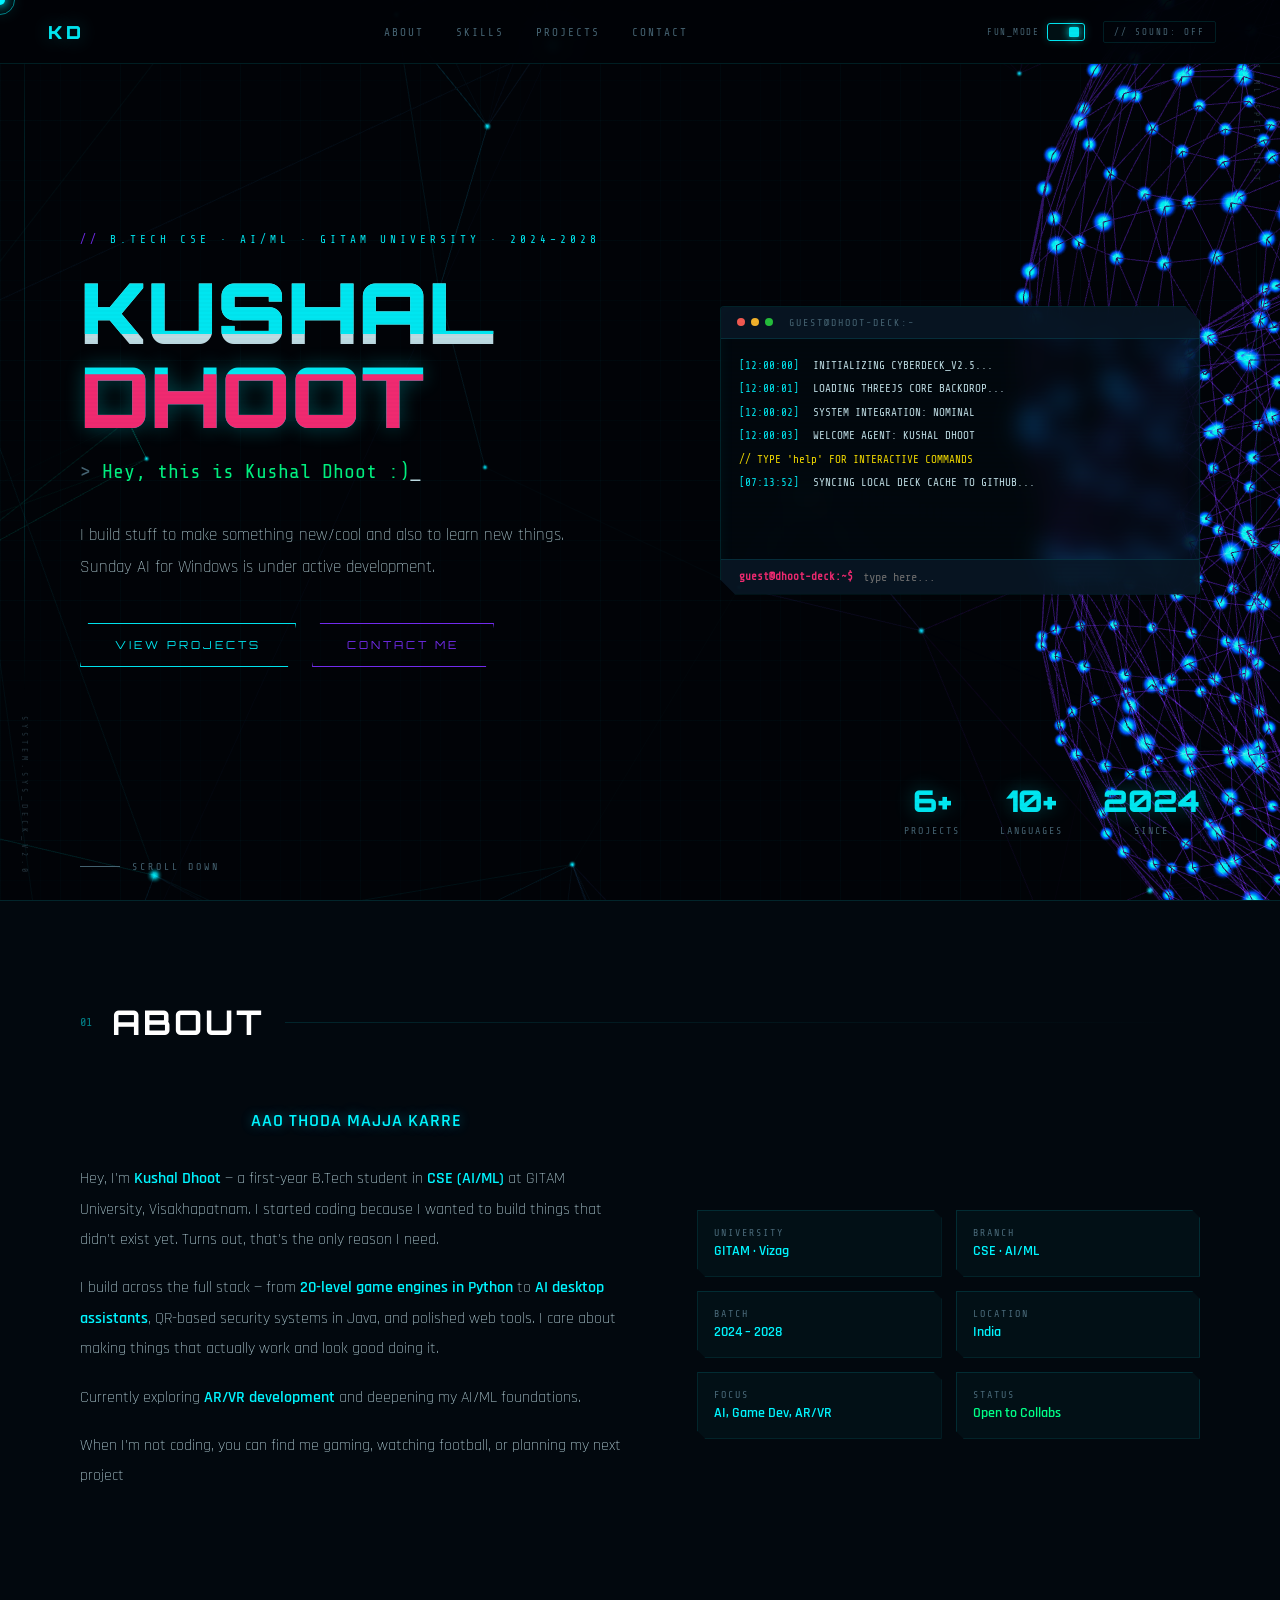
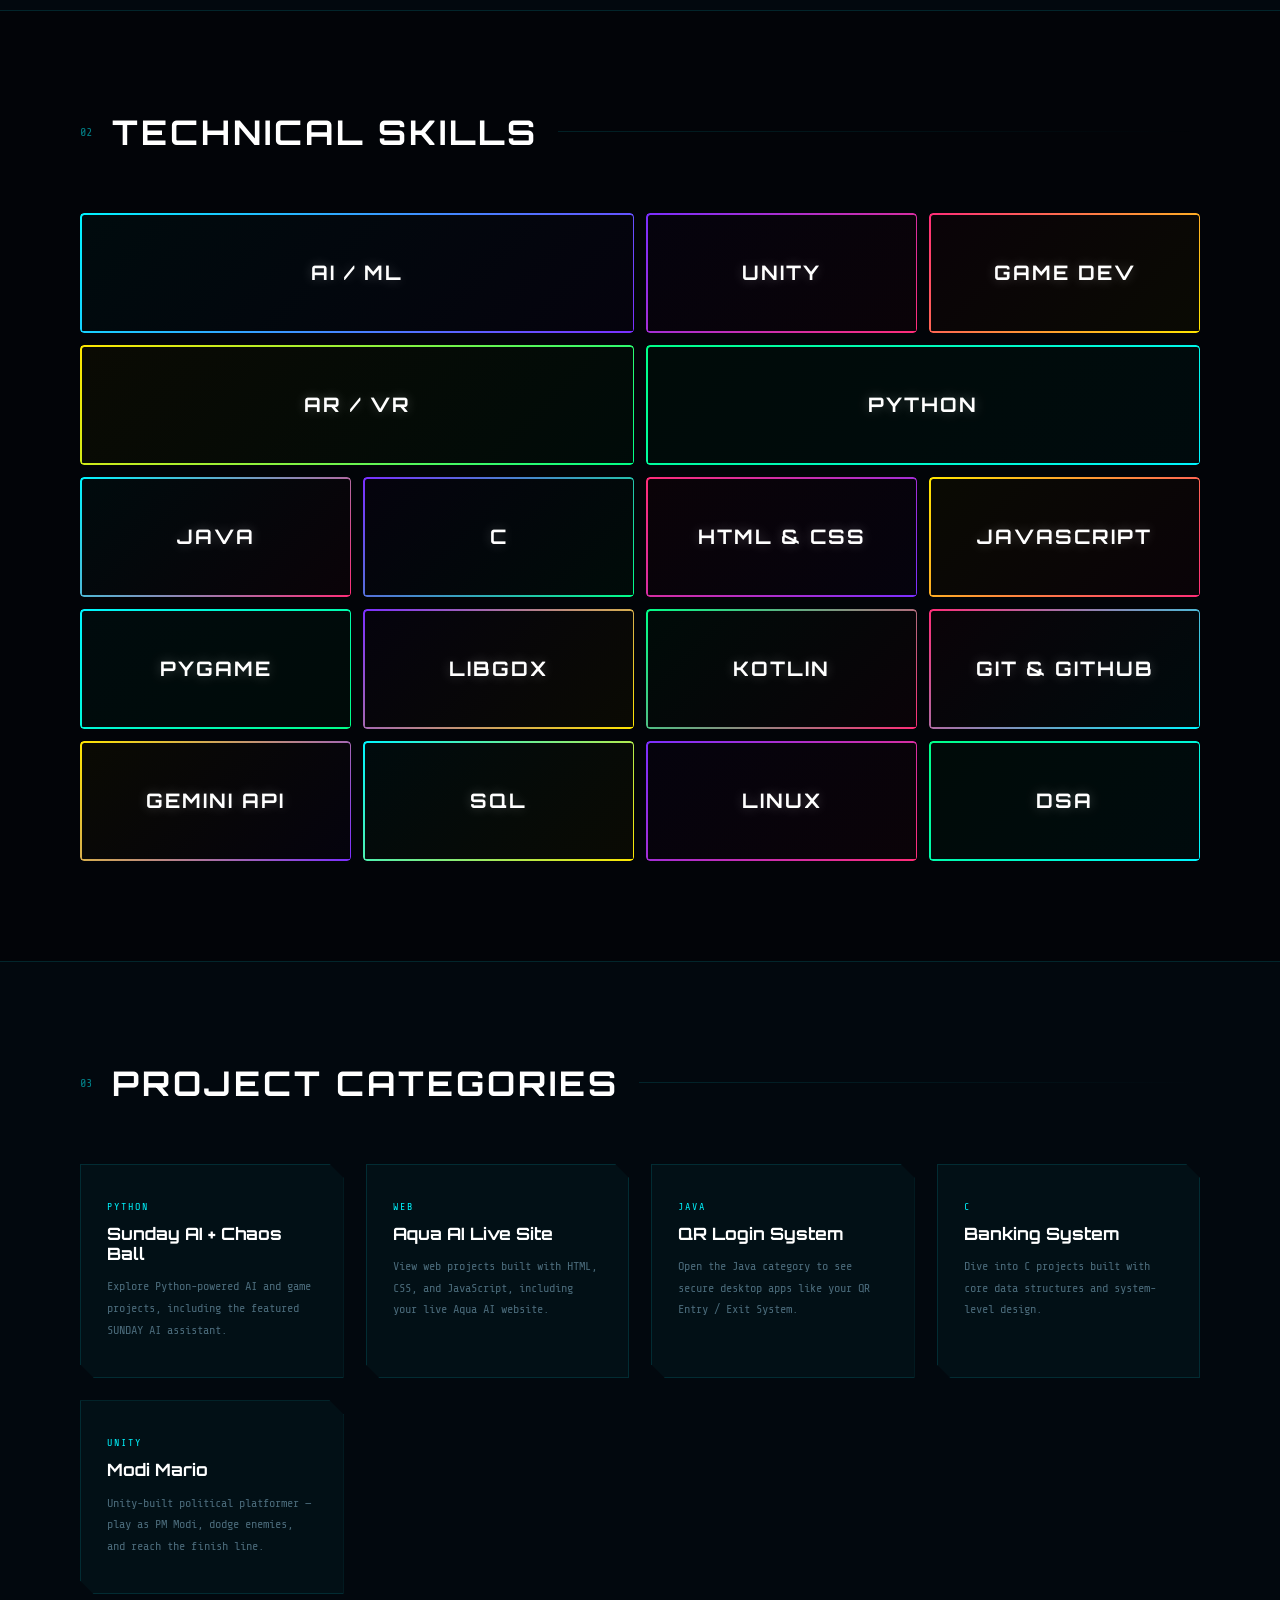
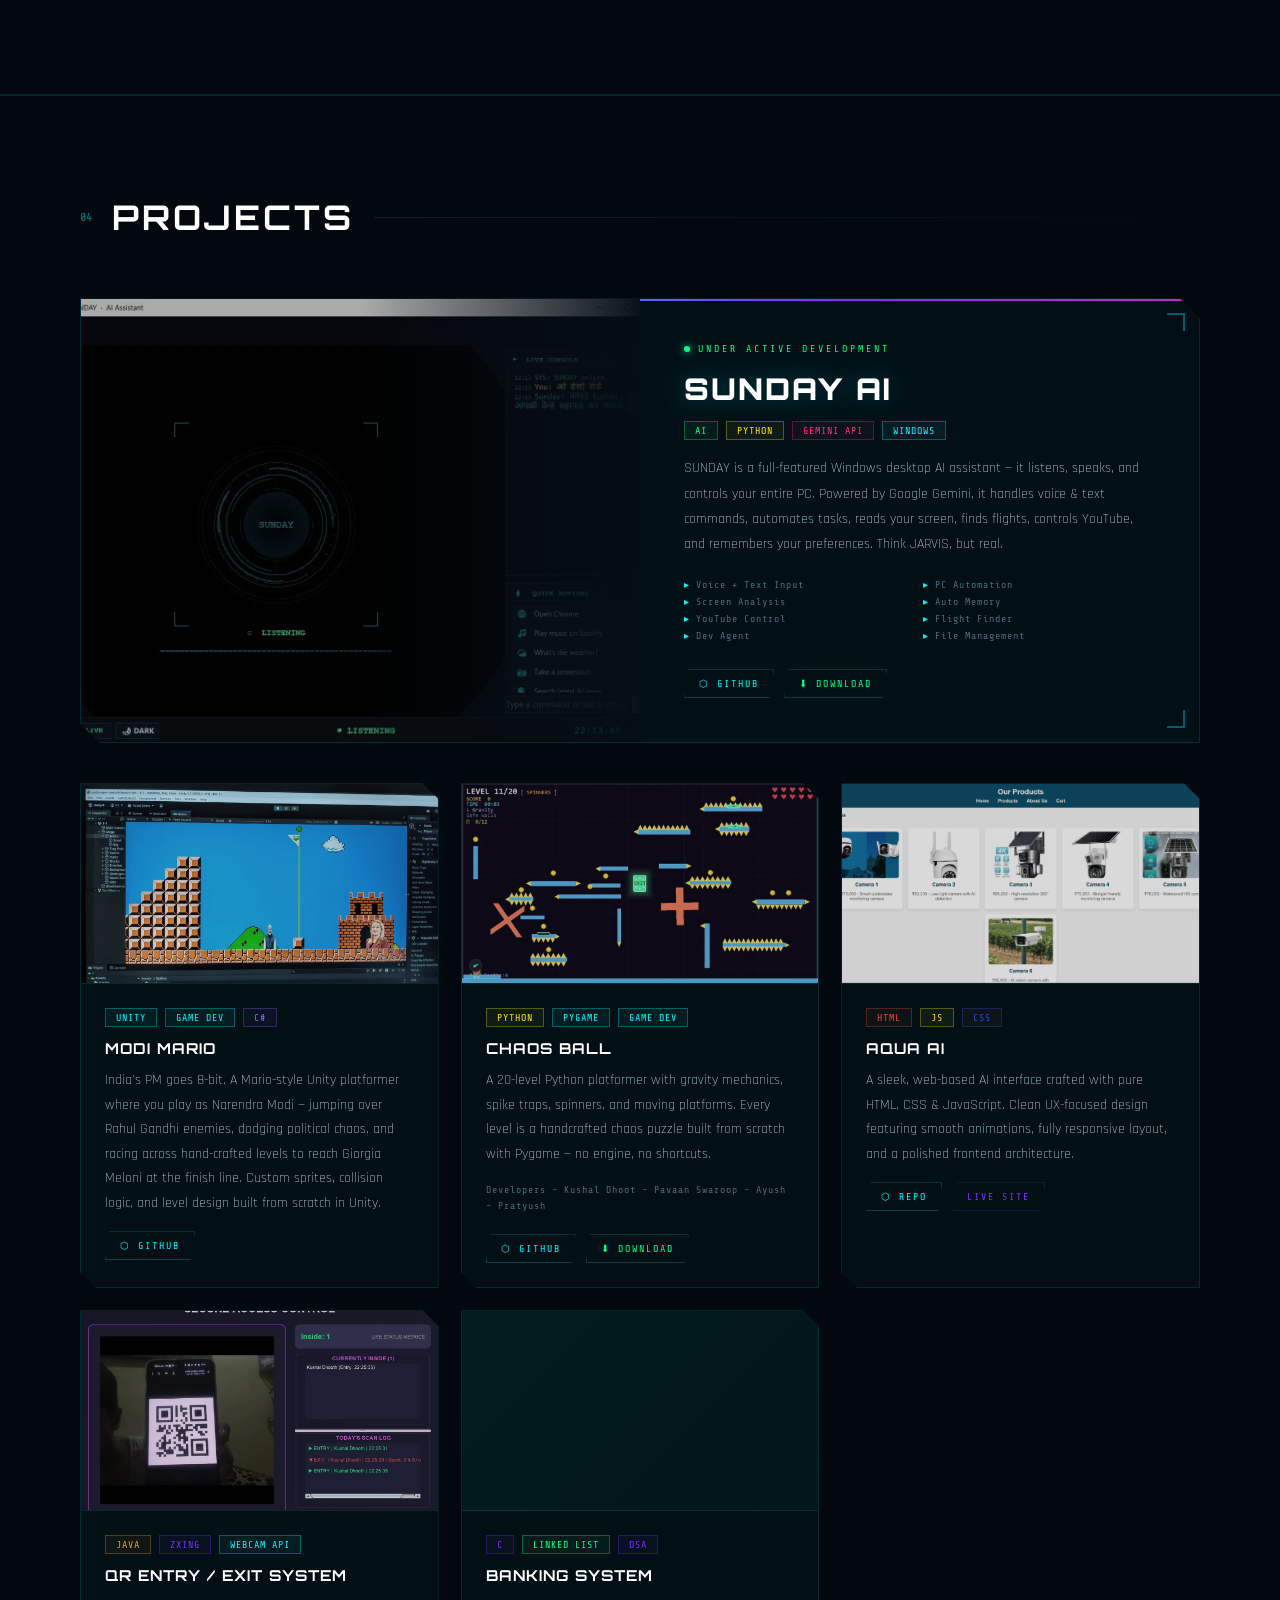
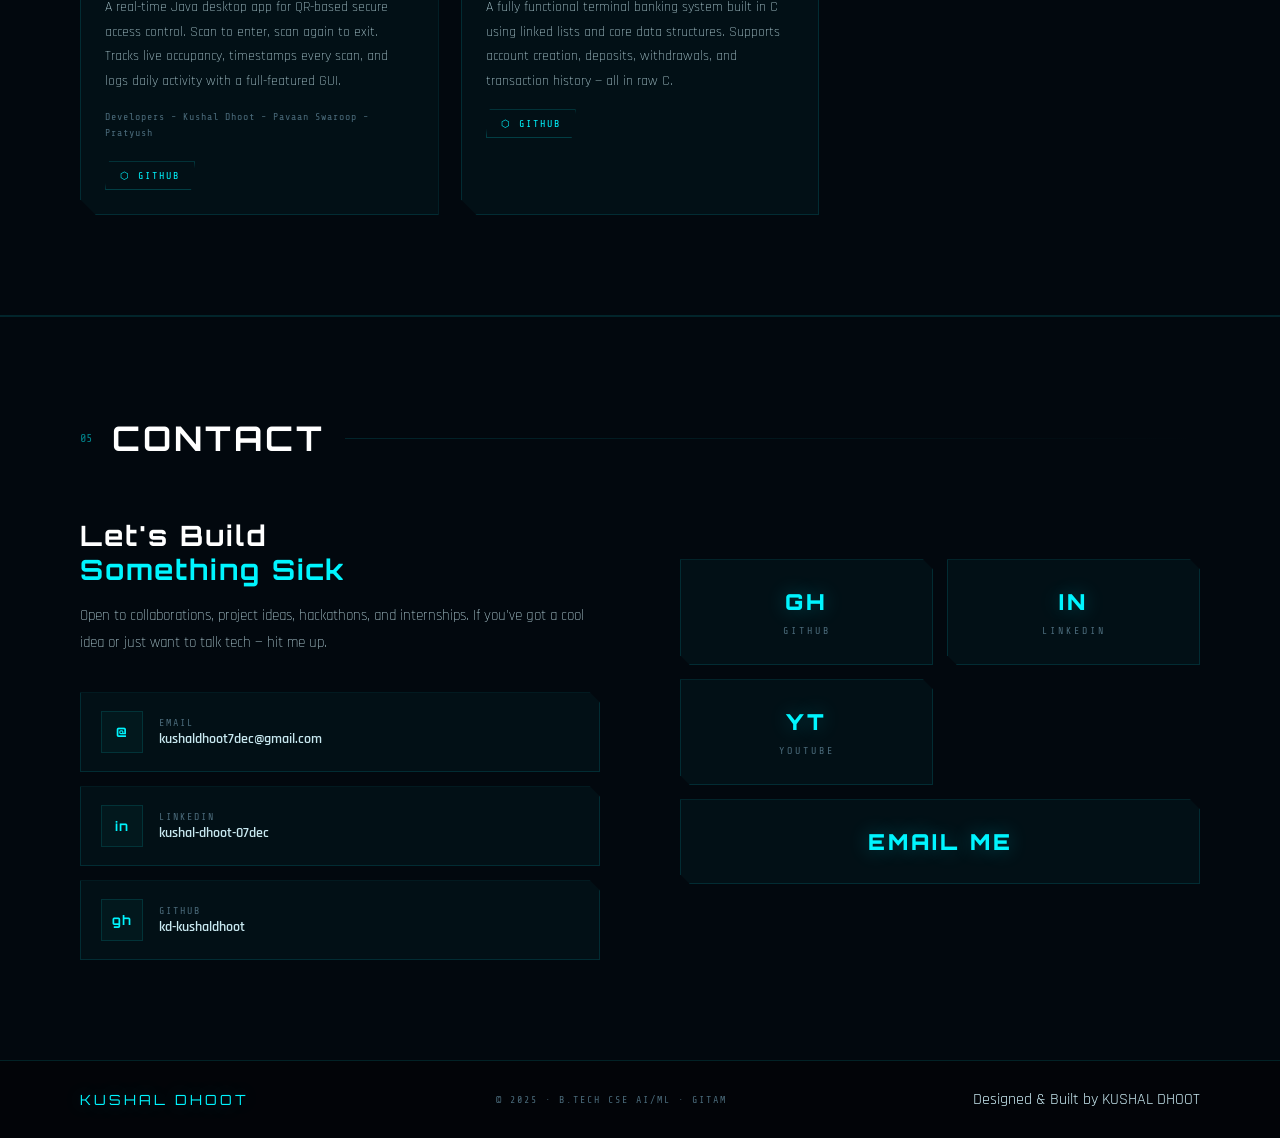
==== commit e701699c: "feat: implement mobile device layout stack, backdrop rings adjustments, interactive fun mode toggle," ====
--- a/index.html
+++ b/index.html
@@ -5,12 +5,48 @@
 <meta name="viewport" content="width=device-width, initial-scale=1.0">
 <title>Kushal Dhoot | Portfolio</title>
 <link href="https://fonts.googleapis.com/css2?family=Share+Tech+Mono&family=Orbitron:wght@400;700;900&family=Rajdhani:wght@300;400;600;700&display=swap" rel="stylesheet">
-<link rel="stylesheet" href="style.css">
+<link rel="stylesheet" href="style.css?v=3.6">
+<script>
+  window.onerror = function(message, source, lineno, colno, error) {
+    const errorMsg = `[JS Error] ${message} at ${source}:${lineno}:${colno}`;
+    console.error(errorMsg);
+    const errDiv = document.createElement('div');
+    errDiv.style.position = 'fixed';
+    errDiv.style.bottom = '10px';
+    errDiv.style.left = '10px';
+    errDiv.style.background = 'rgba(255, 0, 0, 0.9)';
+    errDiv.style.color = '#fff';
+    errDiv.style.padding = '12px 18px';
+    errDiv.style.zIndex = '999999';
+    errDiv.style.fontFamily = 'monospace';
+    errDiv.style.fontSize = '12px';
+    errDiv.style.borderRadius = '4px';
+    errDiv.style.border = '1px solid #ff5f56';
+    errDiv.style.boxShadow = '0 0 20px rgba(255, 0, 0, 0.4)';
+    errDiv.textContent = errorMsg;
+    document.body.appendChild(errDiv);
+  };
+</script>
 </head>
 <body>
 
+<div id="canvas-container"></div>
+<canvas id="matrix-canvas"></canvas>
 <div class="cursor" id="cursor"></div>
 <div class="cursor-ring" id="cr"></div>
+
+<!-- HUD OVERLAYS -->
+<div class="hud-grid-overlay"></div>
+<div class="hud-scanlines"></div>
+
+<div class="hud-sidebar-left">
+  <div class="hud-line"></div>
+  <span class="hud-vertical-text">SYSTEM.SYS_DECK_V2.0</span>
+</div>
+<div class="hud-sidebar-right">
+  <span class="hud-vertical-text">CSE.AI_ML.SPECIALIST</span>
+  <div class="hud-line"></div>
+</div>
 
 <nav>
   <div class="nav-logo">KD</div>
@@ -20,6 +56,16 @@
     <li><a href="#projects">Projects</a></li>
     <li><a href="#contact">Contact</a></li>
   </ul>
+  <div class="nav-hud-controls">
+    <div class="hud-toggle-container">
+      <span class="hud-toggle-label">FUN_MODE</span>
+      <label class="hud-switch">
+        <input type="checkbox" id="log-toggle" checked>
+        <span class="hud-slider"></span>
+      </label>
+    </div>
+    <button class="hud-audio-btn" id="audio-toggle" title="Toggle audio sound effects">// SOUND: OFF</button>
+  </div>
   <button class="nav-hamburger" id="nav-hamburger" aria-label="Menu">
     <span></span><span></span><span></span>
   </button>
@@ -34,16 +80,36 @@
 
 <!-- HERO -->
 <section id="hero">
-  <div class="hero-orb"></div>
-  <div class="hero-orb2"></div>
-  <div class="hero-content">
-    <div class="hero-tag"><span>// </span>B.Tech CSE · AI/ML · GITAM University · 2024–2028</div>
-    <h1 class="hero-name" data-text="KUSHAL DHOOT">KUSHAL <span class="accent">DHOOT</span></h1>
-    <div class="typewriter-wrap"><span class="prefix">&gt; </span><span id="typewriter"></span><span class="blink">_</span></div>
-    <p class="hero-desc">I build stuff to make something new/cool and also to learn new things Sunday AI for windows is under my main project right now.</p>
-    <div class="hero-btns">
-      <a href="#projects" class="btn-primary">View Projects</a>
-      <a href="#contact" class="btn-sec">Contact Me</a>
+  <div class="hero-grid">
+    <div class="hero-content">
+      <div class="hero-tag"><span>// </span>B.Tech CSE · AI/ML · GITAM University · 2024–2028</div>
+      <h1 class="hero-name" data-text="KUSHAL DHOOT">KUSHAL <span class="accent">DHOOT</span></h1>
+      <div class="typewriter-wrap"><span class="prefix">&gt; </span><span id="typewriter"></span><span class="blink">_</span></div>
+      <p class="hero-desc">I build stuff to make something new/cool and also to learn new things. Sunday AI for Windows is under active development.</p>
+      <div class="hero-btns">
+        <a href="#projects" class="btn-primary">View Projects</a>
+        <a href="#contact" class="btn-sec">Contact Me</a>
+      </div>
+    </div>
+
+    <div class="hero-terminal reveal">
+      <div class="term-header">
+        <span class="term-dot"></span>
+        <span class="term-dot"></span>
+        <span class="term-dot"></span>
+        <span class="term-title">guest@dhoot-deck:~</span>
+      </div>
+      <div class="term-body" id="term-logs">
+        <div class="term-row"><span class="term-time">[12:00:00]</span> INITIALIZING CYBERDECK_V2.5...</div>
+        <div class="term-row"><span class="term-time">[12:00:01]</span> LOADING THREEJS CORE BACKDROP...</div>
+        <div class="term-row"><span class="term-time">[12:00:02]</span> SYSTEM INTEGRATION: NOMINAL</div>
+        <div class="term-row"><span class="term-time">[12:00:03]</span> WELCOME AGENT: KUSHAL DHOOT</div>
+        <div class="term-row" style="color:var(--yellow)">// TYPE 'help' FOR INTERACTIVE COMMANDS</div>
+      </div>
+      <div class="term-input-row">
+        <span class="term-prompt">guest@dhoot-deck:~$</span>
+        <input type="text" id="term-input" autocomplete="off" placeholder="type here..." />
+      </div>
     </div>
   </div>
   <div class="hero-stats">
@@ -320,6 +386,12 @@
   <div class="footer-design">Designed & Built by KUSHAL DHOOT</div>
 </footer>
 
-<script src="script.js"></script>
+<!-- CHROMACKEY MEME PLAYER ELEMENTS -->
+<video id="meme-video" style="display:none;" playsinline loop></video>
+<canvas id="meme-canvas" style="position:fixed;top:50%;left:50%;transform:translate(-50%,-50%);z-index:9999;pointer-events:none;max-width:80vw;max-height:80vh;display:none;filter:drop-shadow(0 0 30px rgba(0,245,255,0.4));"></canvas>
+
+<script src="three.min.js"></script>
+<script src="three-bg.js?v=3.6"></script>
+<script src="script.js?v=3.6"></script>
 </body>
 </html>
--- a/style.css
+++ b/style.css
@@ -18,7 +18,40 @@
 .cursor{width:10px;height:10px;background:var(--cyan);border-radius:50%;position:fixed;pointer-events:none;z-index:9999;transform:translate(-50%,-50%);box-shadow:0 0 10px var(--cyan),0 0 20px var(--cyan);transition:width .2s,height .2s}
 .cursor-ring{width:30px;height:30px;border:1px solid rgba(0,245,255,0.5);border-radius:50%;position:fixed;pointer-events:none;z-index:9998;transform:translate(-50%,-50%);transition:width .2s,height .2s}
 body::before{content:'';position:fixed;inset:0;background:repeating-linear-gradient(0deg,transparent,transparent 2px,rgba(0,0,0,0.06) 2px,rgba(0,0,0,0.06) 4px);pointer-events:none;z-index:1000}
-body::after{content:'';position:fixed;inset:0;background-image:linear-gradient(rgba(0,245,255,0.025) 1px,transparent 1px),linear-gradient(90deg,rgba(0,245,255,0.025) 1px,transparent 1px);background-size:60px 60px;pointer-events:none;z-index:0}
+body::after{content:'';position:fixed;inset:0;background-image:linear-gradient(rgba(0,245,255,0.02) 1px,transparent 1px),linear-gradient(90deg,rgba(0,245,255,0.02) 1px,transparent 1px);background-size:60px 60px;pointer-events:none;z-index:0}
+
+/* Web3D Backdrop Canvas */
+#canvas-container {
+  position: fixed;
+  top: 0;
+  left: 0;
+  width: 100vw;
+  height: 100vh;
+  z-index: 1;
+  pointer-events: none;
+}
+.hud-scanlines {
+  position: fixed;
+  top: 0;
+  left: 0;
+  width: 100vw;
+  height: 100vh;
+  background: linear-gradient(rgba(18, 16, 16, 0) 50%, rgba(0, 0, 0, 0.25) 50%);
+  background-size: 100% 4px;
+  z-index: 999;
+  pointer-events: none;
+  opacity: 0.3;
+}
+.hud-grid-overlay {
+  position: fixed;
+  inset: 0;
+  background-size: 40px 40px;
+  background-image: 
+    linear-gradient(to right, rgba(0, 245, 255, 0.012) 1px, transparent 1px),
+    linear-gradient(to bottom, rgba(0, 245, 255, 0.012) 1px, transparent 1px);
+  z-index: 1;
+  pointer-events: none;
+}
 
 /* NAV */
 nav{position:fixed;top:0;left:0;right:0;z-index:500;background:rgba(2,4,8,0.92);backdrop-filter:blur(20px);border-bottom:1px solid var(--border);padding:0 48px;height:64px;display:flex;align-items:center;justify-content:space-between}
@@ -44,15 +77,81 @@
 
 /* HERO */
 #hero{position:relative;min-height:100vh;display:flex;align-items:center;padding:0 80px;overflow:hidden}
+.hero-grid {
+  display: grid;
+  grid-template-columns: 1.2fr 1fr;
+  gap: 48px;
+  width: 100%;
+  align-items: center;
+  z-index: 2;
+}
+.hero-terminal {
+  background: rgba(5, 13, 21, 0.55);
+  border: 1px solid var(--border);
+  border-radius: 4px;
+  backdrop-filter: blur(12px);
+  box-shadow: 0 10px 40px rgba(0, 0, 0, 0.4), inset 0 0 15px rgba(0, 245, 255, 0.05);
+  overflow: hidden;
+  font-family: 'Share Tech Mono', monospace;
+  clip-path: polygon(0 0, calc(100% - 15px) 0, 100% 15px, 100% 100%, 15px 100%, 0 calc(100% - 15px));
+  animation: fadeUp .8s .6s forwards;
+  opacity: 0;
+  max-width: 480px;
+  width: 100%;
+  justify-self: end;
+}
+.term-header {
+  background: rgba(10, 25, 41, 0.85);
+  padding: 10px 16px;
+  display: flex;
+  align-items: center;
+  gap: 6px;
+  border-bottom: 1px solid var(--border);
+}
+.term-dot {
+  width: 8px;
+  height: 8px;
+  border-radius: 50%;
+}
+.term-dot:nth-child(1) { background: #ff5f56; }
+.term-dot:nth-child(2) { background: #ffbd2e; }
+.term-dot:nth-child(3) { background: #27c93f; }
+.term-title {
+  color: var(--dim);
+  font-size: 10px;
+  letter-spacing: 2px;
+  margin-left: 10px;
+  text-transform: uppercase;
+}
+.term-body {
+  padding: 18px;
+  height: 220px;
+  overflow-y: auto;
+  font-size: 11px;
+  line-height: 1.6;
+  color: var(--text);
+  scrollbar-width: none;
+}
+.term-body::-webkit-scrollbar {
+  display: none;
+}
+.term-row {
+  margin-bottom: 6px;
+  white-space: pre-wrap;
+}
+.term-time {
+  color: var(--cyan);
+  margin-right: 8px;
+}
 .hero-orb{position:absolute;right:-80px;top:50%;transform:translateY(-50%);width:650px;height:650px;border-radius:50%;background:radial-gradient(circle,rgba(123,47,255,0.1) 0%,transparent 70%);pointer-events:none}
 .hero-orb2{position:absolute;left:35%;top:15%;width:350px;height:350px;border-radius:50%;background:radial-gradient(circle,rgba(0,245,255,0.06) 0%,transparent 70%);pointer-events:none;animation:orb 5s ease-in-out infinite}
 @keyframes orb{0%,100%{transform:scale(1);opacity:.5}50%{transform:scale(1.15);opacity:1}}
 .hero-content{position:relative;z-index:2;max-width:680px}
 .hero-tag{font-family:'Share Tech Mono',monospace;font-size:11px;color:var(--cyan);letter-spacing:4px;text-transform:uppercase;margin-bottom:24px;opacity:0;animation:fadeUp .8s .2s forwards}
 .hero-tag span{color:var(--purple)}
-.hero-name{font-family:'Orbitron',monospace;font-weight:900;font-size:clamp(44px,6.5vw,84px);line-height:1;color:#fff;margin-bottom:8px;opacity:0;animation:fadeUp .8s .4s forwards;position:relative}
+.hero-name{font-family:'Orbitron',monospace;font-weight:900;font-size:clamp(32px,7vw,84px);line-height:1;margin-bottom:8px;opacity:0;animation:fadeUp .8s .4s forwards;position:relative}
 .hero-name .accent{color:var(--cyan);text-shadow:var(--glow)}
-.hero-name::before,.hero-name::after{content:attr(data-text);position:absolute;top:0;left:0;width:100%;font-family:'Orbitron',monospace;font-weight:900;font-size:clamp(44px,6.5vw,84px)}
+.hero-name::before,.hero-name::after{content:attr(data-text);position:absolute;top:0;left:0;width:100%;font-family:'Orbitron',monospace;font-weight:900;font-size:clamp(32px,7vw,84px)}
 .hero-name::before{color:var(--cyan);animation:g1 4s infinite;clip-path:polygon(0 0,100% 0,100% 38%,0 38%)}
 .hero-name::after{color:var(--pink);animation:g2 4s infinite;clip-path:polygon(0 62%,100% 62%,100% 100%,0 100%)}
 @keyframes g1{0%,88%,100%{transform:translate(0)}90%{transform:translate(-3px,1px)}93%{transform:translate(2px,-1px)}}
@@ -89,7 +188,7 @@
 .sec-line{flex:1;height:1px;background:linear-gradient(90deg,var(--border),transparent)}
 
 /* ABOUT */
-#about{background:var(--bg2);border-top:1px solid var(--border);border-bottom:1px solid var(--border)}
+#about{background:rgba(5, 13, 21, 0.55);backdrop-filter:blur(8px);border-top:1px solid var(--border);border-bottom:1px solid var(--border)}
 .about-grid{display:grid;grid-template-columns:1.1fr 1fr;gap:64px;align-items:center}
 .about-text p{font-size:16px;line-height:1.9;color:var(--text);margin-bottom:18px;font-weight:300}
 .about-text p strong{color:var(--cyan);font-weight:600}
@@ -201,7 +300,7 @@
 }
 
 /* PROJECT CATEGORIES */
-#project-categories{background:var(--bg2);border-top:1px solid var(--border);border-bottom:1px solid var(--border)}
+#project-categories{background:rgba(5, 13, 21, 0.55);backdrop-filter:blur(8px);border-top:1px solid var(--border);border-bottom:1px solid var(--border)}
 .category-grid{display:grid;grid-template-columns:repeat(auto-fit,minmax(220px,1fr));gap:22px}
 .category-card{padding:36px 26px;background:var(--card);border:1px solid var(--border);display:flex;flex-direction:column;gap:12px;text-decoration:none;transition:border-color .3s,box-shadow .3s,transform .3s;clip-path:polygon(0 0,calc(100% - 14px) 0,100% 14px,100% 100%,14px 100%,0 calc(100% - 14px))}
 .category-card:hover{border-color:rgba(0,245,255,.4);box-shadow:0 0 36px rgba(0,245,255,.1);transform:translateY(-7px)}
@@ -210,7 +309,7 @@
 .category-card p{font-family:'Share Tech Mono',monospace;font-size:12px;line-height:1.8;color:var(--dim);margin:0}
 
 /* PROJECTS */
-#projects{background:var(--bg2);border-top:1px solid var(--border);border-bottom:1px solid var(--border)}
+#projects{background:rgba(5, 13, 21, 0.55);backdrop-filter:blur(8px);border-top:1px solid var(--border);border-bottom:1px solid var(--border)}
 .projects-grid{display:grid;grid-template-columns:repeat(auto-fill,minmax(340px,1fr));gap:22px}
 #projects > .project-card{max-width:720px}
 .project-card{background:var(--card);border:1px solid var(--border);position:relative;overflow:hidden;transition:border-color .3s,box-shadow .3s,transform .3s;clip-path:polygon(0 0,calc(100% - 16px) 0,100% 16px,100% 100%,16px 100%,0 calc(100% - 16px))}
@@ -260,7 +359,7 @@
 .feat-item::before{content:'▸';color:var(--cyan);font-size:10px}
 
 /* CONTACT */
-#contact{background:var(--bg2);border-top:1px solid var(--border)}
+#contact{background:rgba(5, 13, 21, 0.55);backdrop-filter:blur(8px);border-top:1px solid var(--border)}
 .contact-wrap{display:grid;grid-template-columns:1fr 1fr;gap:80px;align-items:start}
 .contact-left h3{font-family:'Orbitron',monospace;font-size:28px;color:#fff;margin-bottom:16px;letter-spacing:2px;line-height:1.2}
 .contact-left h3 span{color:var(--cyan)}
@@ -298,17 +397,373 @@
 .reveal{opacity:0;transform:translateY(36px);transition:opacity .7s ease,transform .7s ease}
 .reveal.visible{opacity:1;transform:translateY(0)}
 
+/* HUD Sidebars */
+.hud-sidebar-left, .hud-sidebar-right {
+  position: fixed;
+  top: 0;
+  bottom: 0;
+  width: 48px;
+  display: flex;
+  flex-direction: column;
+  align-items: center;
+  justify-content: center;
+  z-index: 100;
+  pointer-events: none;
+}
+.hud-sidebar-left { left: 0; }
+.hud-sidebar-right { right: 0; }
+.hud-line {
+  width: 1px;
+  flex: 1;
+  background: linear-gradient(to bottom, transparent, var(--border) 20%, var(--border) 80%, transparent);
+}
+.hud-vertical-text {
+  font-family: 'Share Tech Mono', monospace;
+  font-size: 8px;
+  color: var(--dim);
+  letter-spacing: 4px;
+  writing-mode: vertical-rl;
+  text-transform: uppercase;
+  margin: 24px 0;
+  opacity: 0.5;
+}
+
+/* HUD Status Panel */
+.hud-status {
+  position: fixed;
+  bottom: 24px;
+  right: 48px;
+  display: flex;
+  flex-direction: column;
+  gap: 6px;
+  z-index: 100;
+  font-family: 'Share Tech Mono', monospace;
+  font-size: 10px;
+  pointer-events: none;
+  background: rgba(2, 4, 8, 0.75);
+  border: 1px solid var(--border);
+  padding: 12px;
+  border-radius: 4px;
+  backdrop-filter: blur(8px);
+}
+.hud-stat-item {
+  display: flex;
+  justify-content: space-between;
+  gap: 12px;
+}
+.hud-label {
+  color: var(--dim);
+}
+.hud-val {
+  color: var(--cyan);
+  font-weight: bold;
+}
+.hud-val.pulse-green {
+  color: var(--green);
+  animation: pulseText 1.5s infinite;
+}
+@keyframes pulseText {
+  0%, 100% { opacity: 0.7; }
+  50% { opacity: 1; text-shadow: 0 0 8px var(--green); }
+}
+
+/* Audio Toggle Button */
+.nav-hud-controls {
+  display: flex;
+  align-items: center;
+  margin-right: 16px;
+}
+.hud-toggle-container {
+  display: flex;
+  align-items: center;
+  gap: 8px;
+  margin-right: 18px;
+  font-family: 'Share Tech Mono', monospace;
+  font-size: 9px;
+  letter-spacing: 1.5px;
+}
+.hud-toggle-label {
+  color: var(--dim);
+}
+.hud-switch {
+  position: relative;
+  display: inline-block;
+  width: 38px;
+  height: 18px;
+}
+.hud-switch input {
+  opacity: 0;
+  width: 0;
+  height: 0;
+}
+.hud-slider {
+  position: absolute;
+  cursor: pointer;
+  inset: 0;
+  background-color: rgba(5, 13, 21, 0.95);
+  border: 1.5px solid var(--border);
+  transition: all 0.3s cubic-bezier(0.175, 0.885, 0.32, 1.275);
+  border-radius: 3px;
+}
+.hud-slider:before {
+  position: absolute;
+  content: "";
+  height: 10px;
+  width: 10px;
+  left: 3px;
+  bottom: 2.5px;
+  background-color: var(--dim);
+  transition: all 0.3s cubic-bezier(0.175, 0.885, 0.32, 1.275);
+  border-radius: 1.5px;
+  box-shadow: 0 0 3px rgba(0, 0, 0, 0.4);
+}
+.hud-switch:hover .hud-slider {
+  border-color: var(--cyan);
+  box-shadow: 0 0 8px rgba(0, 245, 255, 0.25);
+}
+.hud-switch:hover .hud-slider:before {
+  background-color: var(--text);
+  box-shadow: 0 0 6px rgba(200, 232, 240, 0.6);
+}
+.hud-switch:active .hud-slider:before {
+  width: 14px;
+}
+.hud-switch input:checked + .hud-slider {
+  border-color: var(--cyan);
+  background-color: rgba(0, 245, 255, 0.06);
+  box-shadow: 0 0 10px rgba(0, 245, 255, 0.2);
+}
+.hud-switch input:checked + .hud-slider:before {
+  transform: translateX(18px);
+  background-color: var(--cyan);
+  box-shadow: 0 0 8px var(--cyan);
+}
+.hud-audio-btn {
+  font-family: 'Share Tech Mono', monospace;
+  font-size: 9px;
+  background: transparent;
+  border: 1px solid var(--border);
+  color: var(--dim);
+  padding: 5px 10px;
+  cursor: pointer;
+  transition: all 0.3s;
+  letter-spacing: 2px;
+  border-radius: 2px;
+}
+.hud-audio-btn:hover, .hud-audio-btn.active {
+  color: var(--cyan);
+  border-color: var(--cyan);
+  background: rgba(0, 245, 255, 0.05);
+  text-shadow: var(--glow);
+  box-shadow: 0 0 10px rgba(0, 245, 255, 0.15);
+}
+
+@media(max-width:1200px){
+  #hero {
+    padding: 0 40px;
+  }
+  section {
+    padding: 80px 40px;
+  }
+  .hero-grid {
+    gap: 28px;
+  }
+  .about-grid {
+    gap: 40px;
+  }
+  footer {
+    padding: 28px 40px;
+  }
+}
+
 @media(max-width:900px){
+  body { cursor: default !important; }
+  .cursor, .cursor-ring { display: none !important; }
   nav{padding:0 20px}
   .nav-links{display:none}
   .nav-hamburger{display:flex}
+  .nav-hud-controls{margin-right: 10px}
   section{padding:60px 20px}
   section:first-of-type:not(#hero){padding-top:calc(64px + 40px)}
-  #hero{padding:0 20px}
-  .hero-stats{right:20px;bottom:40px;gap:20px}
-  .about-grid,.featured-card,.contact-wrap{grid-template-columns:1fr}
+  #hero {
+    padding: 80px 20px 110px !important;
+    display: flex !important;
+    flex-direction: column !important;
+    justify-content: center !important;
+    align-items: flex-start !important;
+    min-height: 100vh !important;
+  }
+  .hero-grid {
+    grid-template-columns: 1fr;
+    gap: 24px;
+    width: 100%;
+  }
+  .hero-btns {
+    flex-direction: column !important;
+    align-items: flex-start !important;
+    gap: 12px !important;
+    width: 100% !important;
+    margin-top: 10px !important;
+  }
+  .hero-btns a {
+    width: 100% !important;
+    max-width: 280px !important;
+    text-align: center !important;
+  }
+  .hero-terminal {
+    display: none !important;
+  }
+  .hud-toggle-container {
+    display: none !important;
+  }
+  .hero-stats {
+    position: static !important;
+    margin-top: 36px !important;
+    justify-content: flex-start !important;
+    gap: 32px !important;
+    width: 100% !important;
+  }
+  .about-grid {
+    grid-template-columns: 1fr;
+    gap: 32px !important;
+  }
+  .featured-card {
+    grid-template-columns: 1fr;
+  }
+  .feat-overlay {
+    background: linear-gradient(180deg, transparent 50%, rgba(5, 13, 21, 0.98)) !important;
+  }
+  .feat-body {
+    padding: 24px 20px !important;
+  }
+  .contact-wrap {
+    grid-template-columns: 1fr;
+    gap: 32px !important;
+  }
+  .mobile-menu {
+    overflow-y: auto !important;
+  }
+  .projects-grid {
+    grid-template-columns: repeat(auto-fit, minmax(280px, 1fr)) !important;
+  }
   .feat-img-wrap{min-height:200px}
   footer{padding:20px;flex-direction:column;gap:8px;text-align:center}
-  .scroll-ind{left:20px}
+  .scroll-ind {
+    display: flex !important;
+    position: absolute !important;
+    bottom: 24px !important;
+    left: 20px !important;
+  }
   #projects > .project-card{max-width:100%}
-}
+  .hud-sidebar-left, .hud-sidebar-right, .hud-status {
+    display: none;
+  }
+}
+
+/* --- INTERACTIVE TERMINAL WIDGET INPUT STYLES --- */
+.term-input-row {
+  display: flex;
+  align-items: center;
+  background: rgba(10, 25, 41, 0.85);
+  padding: 10px 18px;
+  border-top: 1px solid var(--border);
+  gap: 10px;
+}
+.term-prompt {
+  color: var(--pink);
+  font-size: 11px;
+  font-weight: bold;
+  white-space: nowrap;
+}
+#term-input {
+  background: transparent;
+  border: none;
+  outline: none;
+  color: var(--green);
+  font-family: 'Share Tech Mono', monospace;
+  font-size: 12px;
+  flex: 1;
+  caret-color: var(--cyan);
+  width: 100%;
+}
+
+/* --- CYBER GLITCH EFFECT SHADERS --- */
+.glitch-active {
+  animation: cyberGlitchShake 0.35s infinite;
+  position: relative;
+}
+.glitch-active::before {
+  content: '';
+  position: fixed;
+  inset: 0;
+  background: rgba(255, 45, 120, 0.08);
+  z-index: 99999;
+  pointer-events: none;
+  mix-blend-mode: color-dodge;
+  animation: cyberGlitchColor 0.15s infinite;
+}
+@keyframes cyberGlitchShake {
+  0% { transform: translate(0, 0) skew(0deg); }
+  20% { transform: translate(-2px, 3px) skew(-1deg); }
+  40% { transform: translate(3px, -2px) skew(1.5deg); }
+  60% { transform: translate(-3px, -3px) skew(-2deg); }
+  80% { transform: translate(4px, 2px) skew(2.5deg); }
+  100% { transform: translate(0, 0) skew(0deg); }
+}
+@keyframes cyberGlitchColor {
+  0% { background: rgba(255, 45, 120, 0.07); }
+  33% { background: rgba(0, 245, 255, 0.09); }
+  66% { background: rgba(0, 255, 136, 0.07); }
+  100% { background: rgba(123, 47, 255, 0.08); }
+}
+
+/* Fullscreen Matrix Canvas */
+#matrix-canvas {
+  position: fixed;
+  top: 0;
+  left: 0;
+  width: 100vw;
+  height: 100vh;
+  z-index: 1;
+  pointer-events: none;
+  opacity: 0;
+  transition: opacity 1s ease;
+}
+
+/* Smooth Terminal Hide/Show Toggle */
+.hero-terminal {
+  transition: opacity 0.4s ease, transform 0.4s ease, visibility 0.4s ease;
+}
+.hero-terminal.hidden-log {
+  opacity: 0 !important;
+  visibility: hidden !important;
+  pointer-events: none !important;
+  transform: translateY(20px) scale(0.98) !important;
+}
+
+/* Sync-to-Beat Webpage Interactions */
+@keyframes kickPulseAnim {
+  0% { transform: scale(1); filter: brightness(1); }
+  50% { transform: scale(1.008); filter: brightness(1.18); }
+  100% { transform: scale(1); filter: brightness(1); }
+}
+.kick-pulse {
+  animation: kickPulseAnim 0.12s ease-out;
+}
+
+.snare-pulse {
+  box-shadow: 0 0 30px var(--cyan) !important;
+  border-color: var(--cyan) !important;
+  text-shadow: 0 0 12px var(--cyan) !important;
+  transform: scale(1.035) !important;
+  transition: transform 0.06s, box-shadow 0.06s;
+}
+
+@keyframes dropPulseAnim {
+  0% { filter: hue-rotate(0deg) saturate(1); box-shadow: inset 0 0 120px rgba(0, 245, 255, 0.4); }
+  50% { filter: hue-rotate(180deg) saturate(1.8); box-shadow: inset 0 0 250px rgba(255, 45, 120, 0.6); }
+  100% { filter: hue-rotate(360deg) saturate(1); box-shadow: none; }
+}
+.drop-pulse {
+  animation: dropPulseAnim 1.25s ease-in-out;
+}
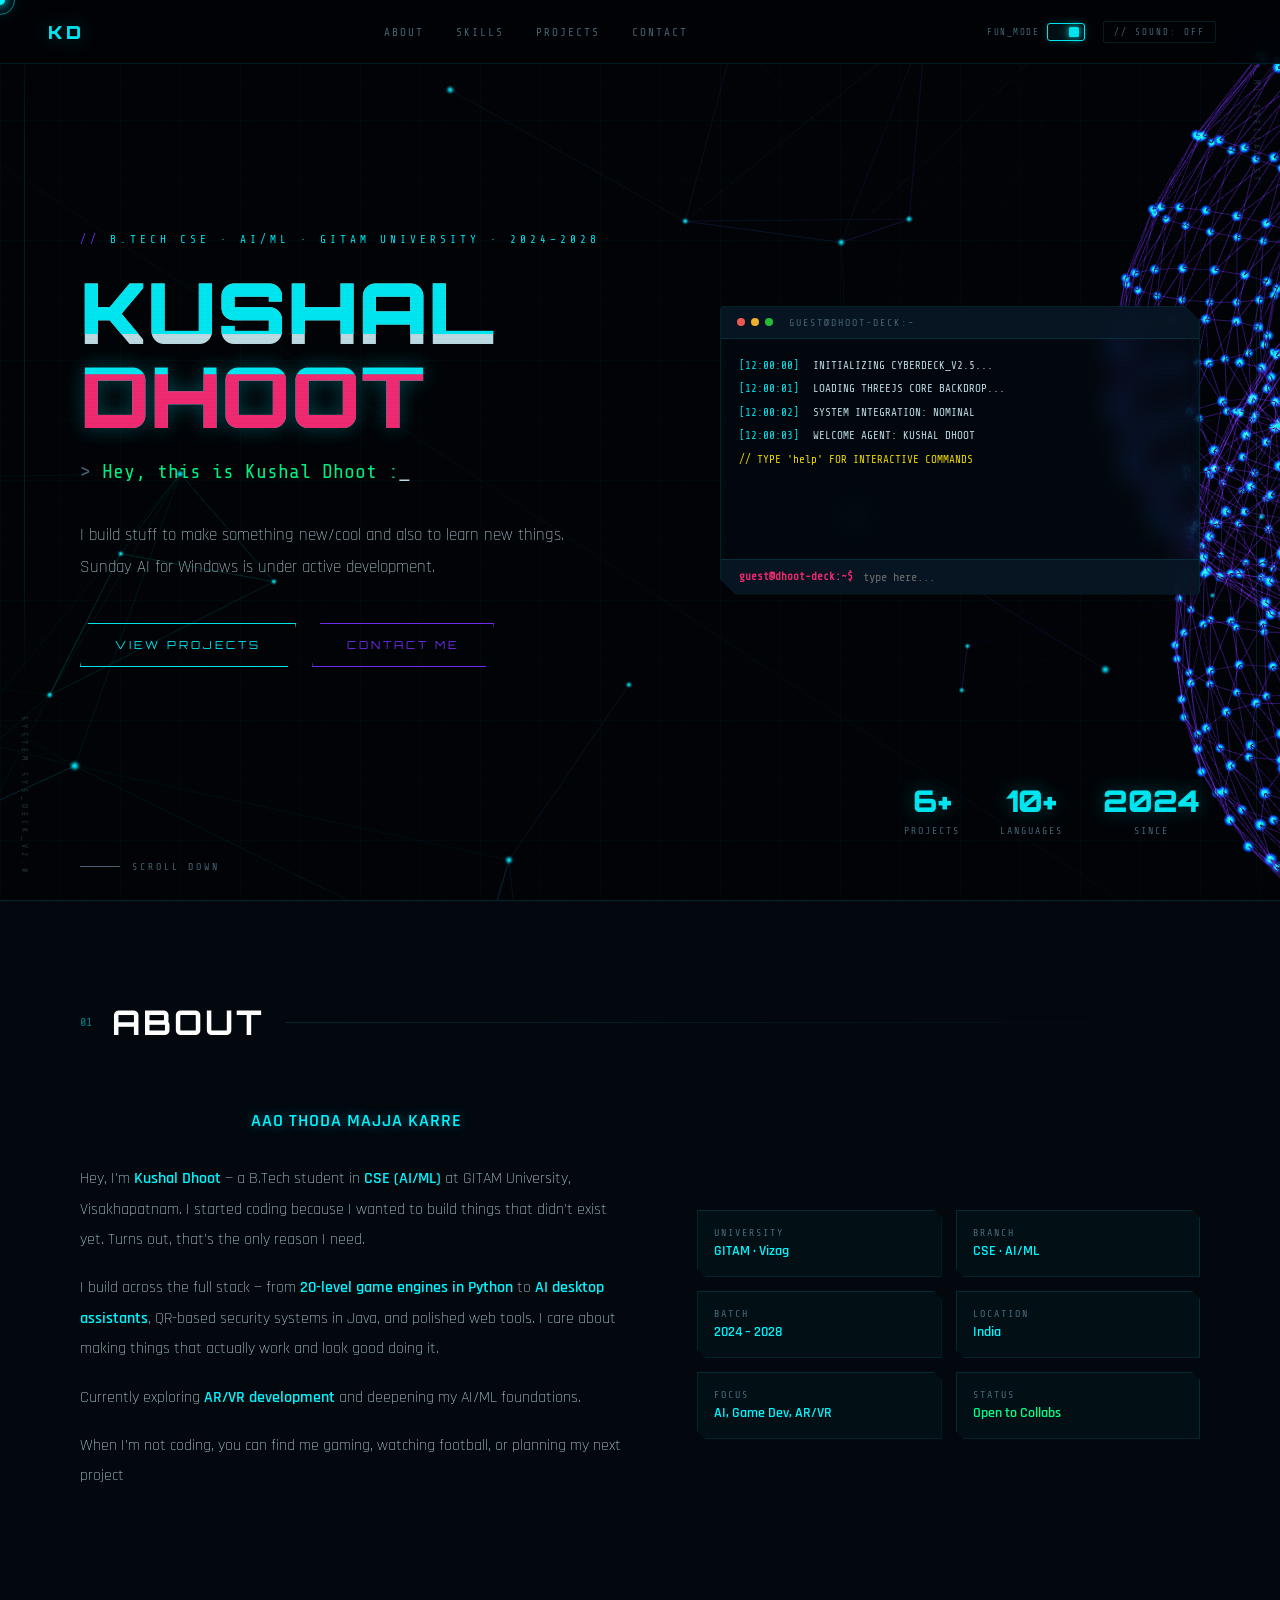
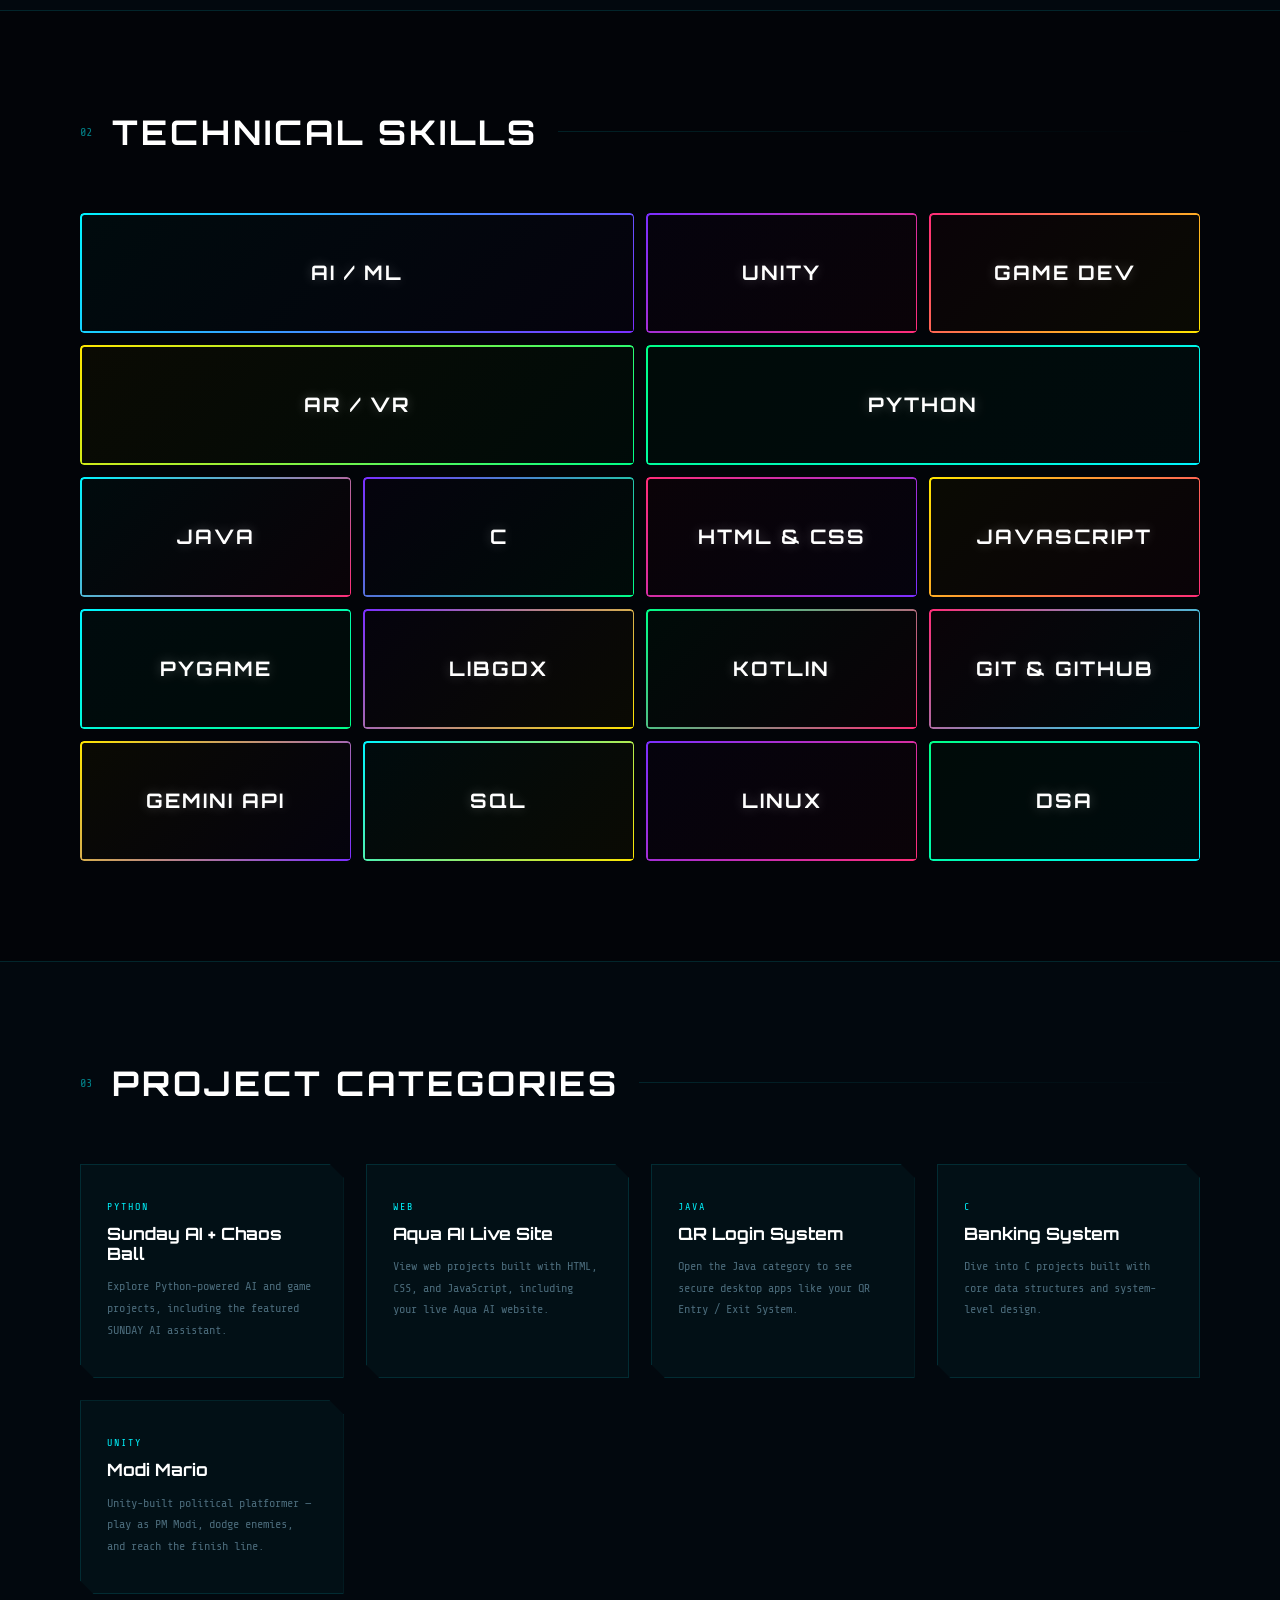
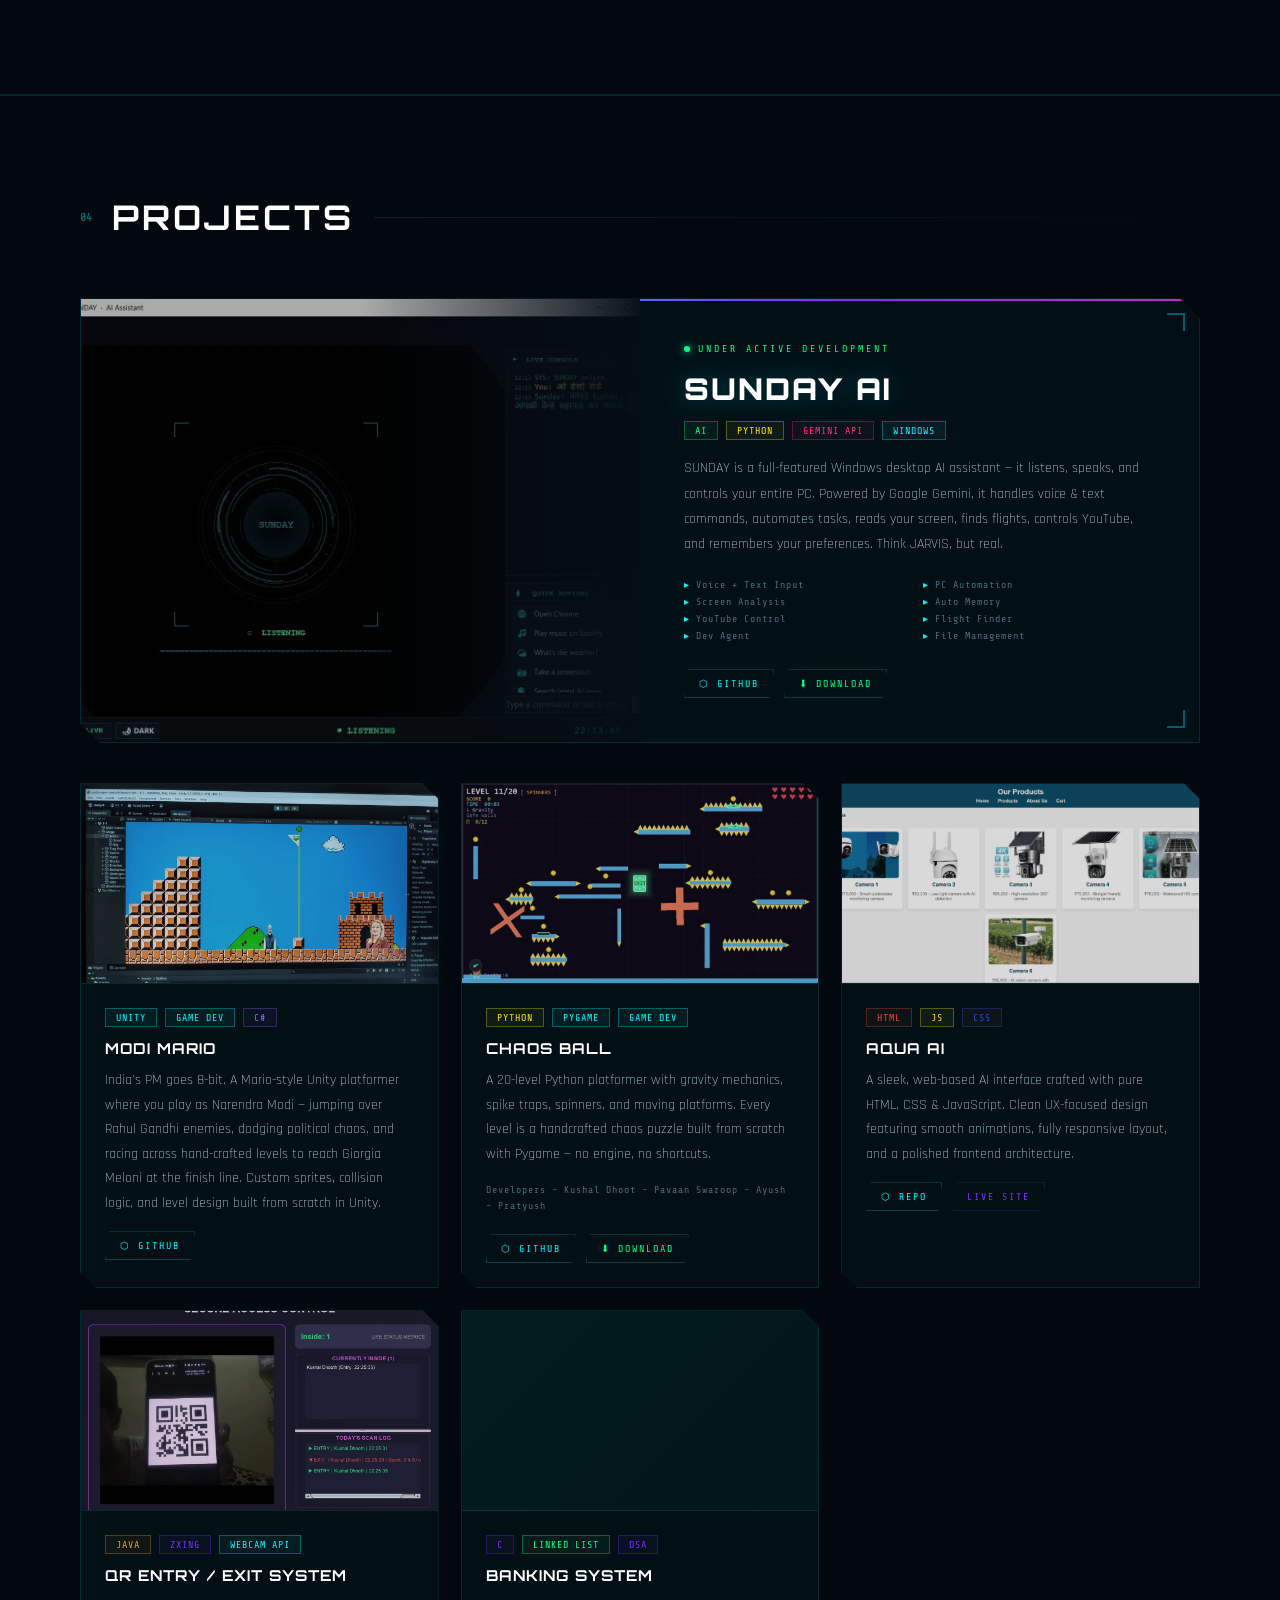
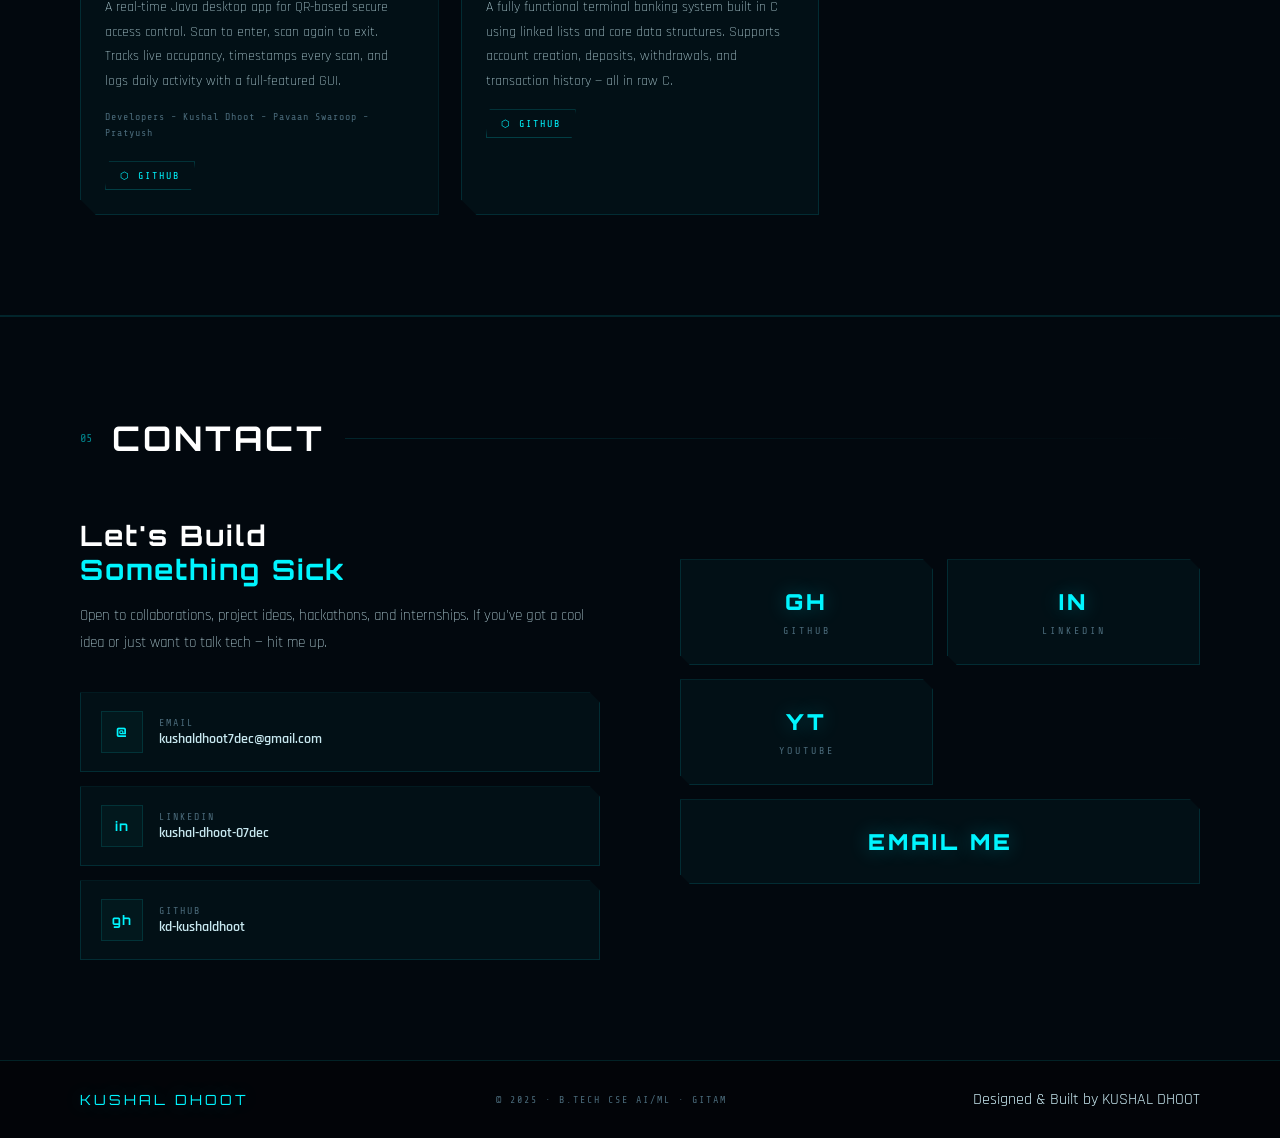
==== commit 9607416b: "trying smtg new" ====
--- a/index.html
+++ b/index.html
@@ -130,7 +130,7 @@
   <div class="about-grid">
     <div class="about-text reveal">
       <p class="fun-line"><strong>AAO THODA MAJJA KARRE</strong></p>
-      <p>Hey, I'm <strong>Kushal Dhoot</strong> — a first-year B.Tech student in <strong>CSE (AI/ML)</strong> at GITAM University, Visakhapatnam. I started coding because I wanted to build things that didn't exist yet. Turns out, that's the only reason I need.</p>
+      <p>Hey, I'm <strong>Kushal Dhoot</strong> — a B.Tech student in <strong>CSE (AI/ML)</strong> at GITAM University, Visakhapatnam. I started coding because I wanted to build things that didn't exist yet. Turns out, that's the only reason I need.</p>
       <p>I build across the full stack — from <strong>20-level game engines in Python</strong> to <strong>AI desktop assistants</strong>, QR-based security systems in Java, and polished web tools. I care about making things that actually work and look good doing it.</p>
       <p>Currently exploring <strong>AR/VR development</strong> and deepening my AI/ML foundations.</p>
       <p>When I'm not coding, you can find me gaming, watching football, or planning my next project</p>
